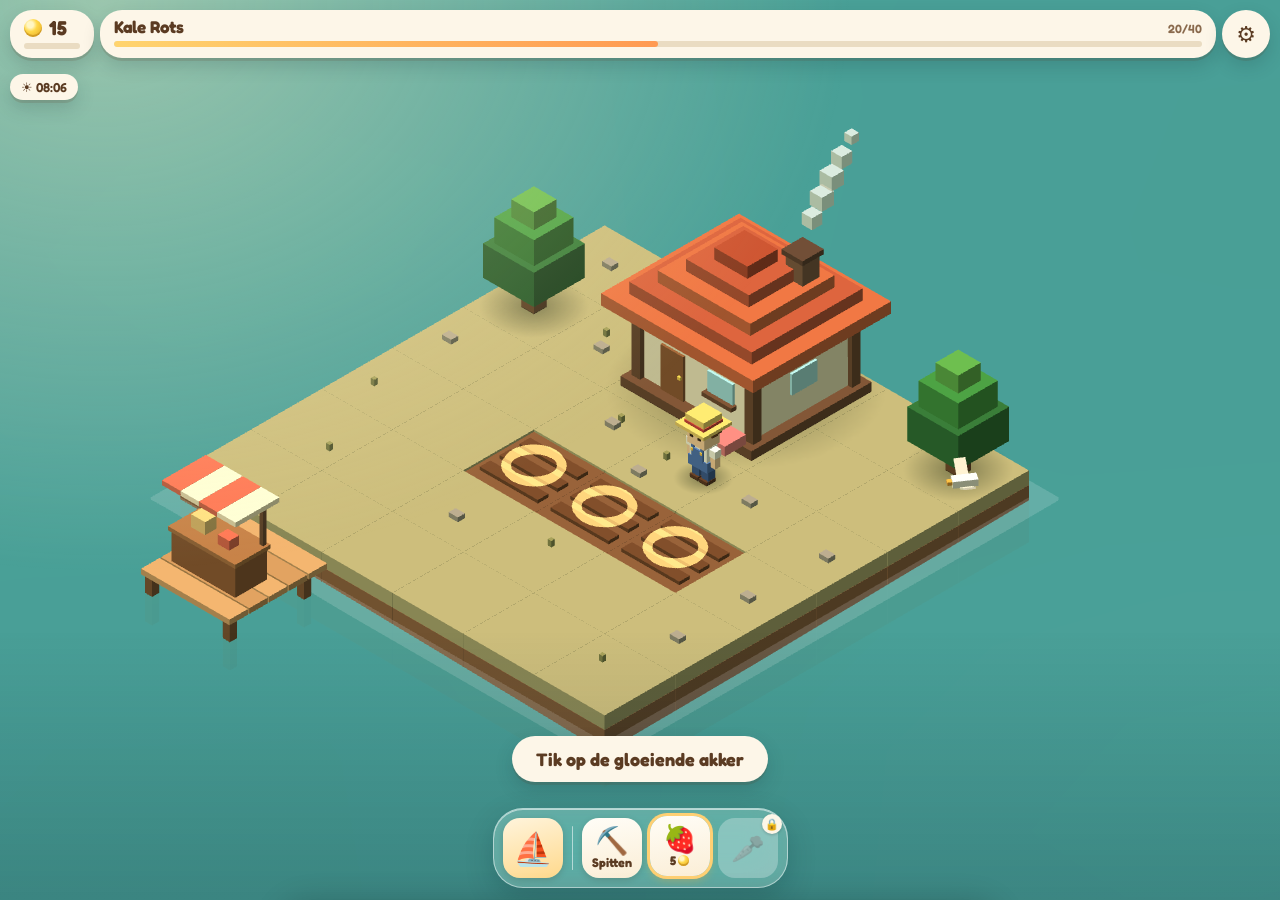
==== little-farm-island/index.html @ 7bc1ff46 "XL werkt ook binnen Gloop op /xl/ (in de Gloop-app), compactere kop op de telefoon - Alle paden rela" ====
<!doctype html>
<html lang="nl">
<head>
<meta charset="utf-8">
<script>/* Werkt op gloop-xl.vercel.app/ én binnen Gloop op /xl/ */(function(){var b=document.createElement("base");b.href=/^\/xl(\/|$)/.test(location.pathname)?"/xl/":"/";document.head.appendChild(b);})();</script>
<meta name="viewport" content="width=device-width, initial-scale=1, viewport-fit=cover, user-scalable=no">
<meta name="theme-color" content="#3b8f96">
<title>Little Farm Island – Gloop XL</title>
<meta name="description" content="Speel Little Farm Island: verbouw gewassen, versier je eiland en laat het opbloeien tot Wondereiland.">
<link rel="manifest" href="manifest.webmanifest">
<link rel="icon" href="little-farm-island/icon-192.png">
<link rel="apple-touch-icon" href="little-farm-island/icon-180.png">
<meta name="apple-mobile-web-app-capable" content="yes">
<meta name="apple-mobile-web-app-title" content="Farm Island">
<style>
@font-face{font-family:"Fredoka";font-weight:500;font-display:swap;src:url(fonts/fredoka-latin-500-normal.woff2) format("woff2")}
@font-face{font-family:"Fredoka";font-weight:600;font-display:swap;src:url(fonts/fredoka-latin-600-normal.woff2) format("woff2")}
@font-face{font-family:"Fredoka";font-weight:700;font-display:swap;src:url(fonts/fredoka-latin-700-normal.woff2) format("woff2")}
:root{
  --cream:#fdf6e8; --card:#fffbf3; --ink:#5b3b22; --ink-soft:#8a6a4d;
  --honey:#ffd073; --honey-deep:#e9ac3f; --leaf:#7fb356; --sea:#3b8f96; --chip:#efe3cc;
  --shadow:0 3px 0 rgba(91,59,34,.14), 0 8px 18px rgba(20,50,55,.18);
  box-sizing:border-box;
  padding-top:env(safe-area-inset-top,0px); padding-bottom:env(safe-area-inset-bottom,0px);
  color-scheme:light;
}
@media (prefers-color-scheme: dark){ :root:not([data-theme="light"]){ --cream:#fbf2e0; --card:#fff8ec; --sea:#2c6f78; } }
:root[data-theme="dark"]{ --cream:#fbf2e0; --card:#fff8ec; --sea:#2c6f78; }
*,*::before,*::after{box-sizing:inherit}
[hidden]{display:none!important}
html{height:100%;scroll-padding-top:env(safe-area-inset-top,0px)}
body{height:100%;margin:0;overflow:hidden;background:var(--sea);color:var(--ink);
  font-family:"Fredoka",ui-rounded,"SF Pro Rounded","Nunito","Segoe UI",system-ui,sans-serif;
  -webkit-user-select:none;user-select:none;-webkit-tap-highlight-color:transparent;touch-action:none}
canvas#c{position:fixed;inset:0;width:100%;height:100%;display:block;touch-action:none;outline:none}
#sky{position:fixed;inset:0;pointer-events:none;transition:opacity 1s}
button{font:inherit;color:inherit;border:0;background:none;cursor:pointer}
button:focus-visible{outline:3px solid #fff;outline-offset:2px}

/* HUD */
#top{position:fixed;top:0;left:0;right:0;padding:calc(env(safe-area-inset-top,0px) + 10px) 10px 0;display:flex;gap:6px;justify-content:center;align-items:stretch;pointer-events:none;z-index:5}
.pill{background:var(--cream);border-radius:22px;box-shadow:var(--shadow);padding:7px 14px;display:flex;align-items:center;gap:7px;font-weight:600}
.coinPill{min-width:84px;flex:none;flex-direction:column;align-items:stretch;gap:3px;padding:6px 14px}
.coinRow{display:flex;align-items:center;gap:7px;font-size:20px;font-weight:700}
.coin{width:18px;height:18px;border-radius:50%;flex:none;background:radial-gradient(circle at 35% 32%,#fff6c4 0 18%,#ffd84a 40%,#e0a21c 100%);box-shadow:inset 0 -2px 0 rgba(150,90,0,.35)}
.coin.sm{width:14px;height:14px}
.bar{height:6px;border-radius:4px;background:#eadcc2;overflow:hidden}
.bar i{display:block;height:100%;width:0;border-radius:4px;transition:width .5s}
#xpBar{background:linear-gradient(90deg,#9fd46b,#62ad4a)}
.lvlPill{flex-direction:column;align-items:stretch;gap:4px;flex:1 1 auto;min-width:0;padding:6px 14px}
.lvlRow{display:flex;justify-content:space-between;align-items:baseline;gap:10px}
#lvlName{font-size:17px;font-weight:700;white-space:nowrap;overflow:hidden;text-overflow:ellipsis;min-width:0}
#lvlNum{font-size:12px;color:var(--ink-soft);font-weight:600;white-space:nowrap}
#lvlBar{background:linear-gradient(90deg,#ffd46e,#ff9a52)}
.clock{position:fixed;left:10px;top:calc(env(safe-area-inset-top,0px) + 74px);z-index:5;pointer-events:none;font-size:13px;padding:5px 11px;white-space:nowrap}
.bump{animation:bump .35s ease}
@keyframes bump{40%{transform:scale(1.12)}}
#tonic{position:fixed;left:50%;transform:translateX(-50%);top:calc(env(safe-area-inset-top,0px) + 74px);z-index:5;pointer-events:none;
  background:linear-gradient(90deg,#d9f7ef,#fdf6e8);font-size:15px}
#tonic b{font-variant-numeric:tabular-nums}
#tonic .new{background:#4fb39a;color:#fff;border-radius:10px;padding:1px 7px;font-size:11px}
#place{position:fixed;left:50%;transform:translateX(-50%);top:calc(env(safe-area-inset-top,0px) + 118px);z-index:6;display:none;gap:10px;align-items:center;padding:6px 6px 6px 16px;font-size:15px;white-space:nowrap}
#place.on{display:flex}
#place button{background:var(--honey);border-radius:16px;padding:6px 14px;font-weight:700;box-shadow:0 3px 0 var(--honey-deep)}

canvas#c{-webkit-touch-callout:none}
#edit{position:fixed;z-index:8;display:none;gap:6px;padding:6px;background:var(--cream);border-radius:22px;box-shadow:var(--shadow);transform:translate(-50%,-100%);white-space:nowrap}
#edit.on{display:flex;animation:pop .18s ease-out}
@keyframes pop{from{opacity:0;transform:translate(-50%,-90%) scale(.9)}}
#edit::after{content:"";position:absolute;left:50%;bottom:-7px;width:14px;height:14px;background:var(--cream);transform:translateX(-50%) rotate(45deg);border-radius:3px}
#edit button{position:relative;z-index:1;display:flex;flex-direction:column;align-items:center;gap:1px;min-width:62px;padding:7px 10px;border-radius:16px;background:var(--chip);font-weight:700;font-size:13px}
#edit button span{font-size:20px;line-height:1}
#edit button:active{transform:scale(.94)}
#edit button.rm{background:#f6d4c8;color:#8a3d25}
#edit .ttl{position:absolute;left:50%;top:-26px;transform:translateX(-50%);font-size:13px;font-weight:700;color:#fff;text-shadow:0 1px 3px rgba(0,0,0,.45)}
#hint{position:fixed;left:50%;bottom:calc(env(safe-area-inset-bottom,0px) + 118px);transform:translateX(-50%) translateY(10px);opacity:0;
  background:var(--cream);border-radius:26px;padding:12px 24px;font-size:18px;font-weight:700;box-shadow:var(--shadow);pointer-events:none;transition:opacity .35s, transform .35s;z-index:4;width:max-content;max-width:calc(100vw - 32px);text-align:center;line-height:1.25}
#hint.on{opacity:1;transform:translateX(-50%) translateY(0)}
#toasts{position:fixed;left:12px;bottom:calc(env(safe-area-inset-bottom,0px) + 186px);display:flex;flex-direction:column;gap:6px;align-items:flex-start;pointer-events:none;z-index:7;max-width:calc(100vw - 24px)}
.toast{background:rgba(253,246,232,.96);border-radius:16px;padding:8px 14px;font-size:15px;font-weight:600;box-shadow:var(--shadow);animation:tin .25s ease-out, tout .4s ease-in 2.6s forwards}
@keyframes tin{from{opacity:0;transform:translateY(8px) scale(.96)}}
@keyframes tout{to{opacity:0;transform:translateY(-6px)}}
#floaties{position:fixed;inset:0;pointer-events:none;z-index:4;overflow:hidden}
.floaty{position:absolute;transform:translate(-50%,-50%);font-weight:700;font-size:18px;color:#fff;text-shadow:0 2px 0 rgba(91,59,34,.55),0 0 8px rgba(0,0,0,.2);animation:fly 1.2s ease-out forwards;white-space:nowrap}
.floaty.gold{color:#ffe27a}.floaty.pink{color:#ffc3d8}.floaty.aqua{color:#bff5ea}
@keyframes fly{0%{opacity:0;transform:translate(-50%,-30%) scale(.6)}15%{opacity:1;transform:translate(-50%,-70%) scale(1.15)}100%{opacity:0;transform:translate(-50%,-260%) scale(1)}}
#banner{position:fixed;inset:0;display:flex;flex-direction:column;align-items:center;justify-content:center;pointer-events:none;z-index:9;opacity:0;transition:opacity .5s}
#banner.on{opacity:1}
#banner .small{font-size:16px;font-weight:600;color:#fff;letter-spacing:.02em;text-shadow:0 2px 6px rgba(0,0,0,.25)}
#banner .big{font-size:clamp(38px,11vw,64px);font-weight:700;color:#fff8e6;text-shadow:0 4px 0 #c9853a,0 10px 24px rgba(0,0,0,.25);transform:scale(.8);transition:transform .6s cubic-bezier(.2,1.6,.4,1);text-align:center}
#banner.on .big{transform:scale(1)}
#banner .unl{margin-top:10px;background:var(--cream);border-radius:18px;padding:8px 16px;font-weight:600;box-shadow:var(--shadow);max-width:calc(100vw - 32px);text-align:center}

/* Dock */
#dock{position:fixed;left:0;right:0;bottom:0;padding:0 10px calc(env(safe-area-inset-bottom,0px) + 12px);display:flex;justify-content:center;z-index:5;pointer-events:none}
.glass{pointer-events:auto;display:flex;align-items:center;gap:8px;padding:9px;max-width:100%;border-radius:30px;
  background:rgba(255,250,238,.26);-webkit-backdrop-filter:blur(20px) saturate(1.5);backdrop-filter:blur(20px) saturate(1.5);
  border:1px solid rgba(255,255,255,.5);box-shadow:0 10px 28px rgba(10,40,45,.22),inset 0 1px 0 rgba(255,255,255,.55)}
.app{flex:none;width:60px;height:60px;border-radius:17px;display:flex;flex-direction:column;align-items:center;justify-content:center;gap:1px;
  background:linear-gradient(170deg,#fffdf7,#fbeed6);box-shadow:0 2px 6px rgba(60,40,20,.18);transition:transform .12s, box-shadow .2s;position:relative}
.app:active{transform:scale(.9)}
#shopBtn{font-size:32px;background:linear-gradient(165deg,#fff4dc,#ffd98c)}
#shopBtn.nudge{animation:nudge 1.4s ease-in-out infinite}
@keyframes nudge{50%{transform:scale(1.08) rotate(-4deg)}}
.divider{flex:none;width:1px;align-self:stretch;margin:8px 1px;background:rgba(255,255,255,.55);border-radius:1px}
#seedbar{display:flex;gap:8px;overflow-x:auto;scrollbar-width:none;min-width:0;flex:0 1 auto;touch-action:pan-x;padding:8px 7px;margin:-8px -7px;scroll-snap-type:x proximity;scroll-padding:0 7px}
#seedbar::-webkit-scrollbar{display:none}
#seedbar.fadeR{-webkit-mask-image:linear-gradient(90deg,#000 calc(100% - 22px),transparent);mask-image:linear-gradient(90deg,#000 calc(100% - 22px),transparent)}
#seedbar.fadeL{-webkit-mask-image:linear-gradient(90deg,transparent,#000 22px);mask-image:linear-gradient(90deg,transparent,#000 22px)}
#seedbar.fadeL.fadeR{-webkit-mask-image:linear-gradient(90deg,transparent,#000 22px,#000 calc(100% - 22px),transparent);mask-image:linear-gradient(90deg,transparent,#000 22px,#000 calc(100% - 22px),transparent)}
.seed{scroll-snap-align:start}
.seed .e{font-size:27px;line-height:1.05}
.seed .p{font-size:12.5px;font-weight:700;display:flex;align-items:center;gap:2px;color:var(--ink)}
.seed .coin.sm{width:11px;height:11px}
.seed.sel{box-shadow:0 0 0 3px var(--honey),0 4px 10px rgba(233,172,63,.45);transform:translateY(-2px)}
.seed.locked{background:rgba(255,255,255,.28);box-shadow:none}
.seed.locked .e{filter:grayscale(1) opacity(.5)}
.seed.locked .lk{position:absolute;top:-4px;right:-4px;width:20px;height:20px;border-radius:50%;background:var(--cream);font-size:11px;display:grid;place-items:center;box-shadow:0 1px 3px rgba(0,0,0,.2)}
.seed.gold{background:linear-gradient(160deg,#fff2c0,#ffd05a)}
body.placing #seedbar{opacity:.45;pointer-events:none}
.seed.till.sel{background:linear-gradient(170deg,#fffaf0,#ffe6ad)}

/* Winkel en instellingen */
#scrim{position:fixed;inset:0;background:rgba(10,40,45,.28);opacity:0;pointer-events:none;transition:opacity .25s;z-index:10}
#scrim.on{opacity:1;pointer-events:auto}
#sheet,#opts{position:fixed;left:0;right:0;bottom:0;max-height:72%;background:var(--cream);border-radius:28px 28px 0 0;z-index:11;display:flex;flex-direction:column;transform:translateY(105%);transition:transform .32s cubic-bezier(.2,.9,.3,1);box-shadow:0 -10px 30px rgba(0,0,0,.18);padding-bottom:env(safe-area-inset-bottom,0px)}
@media (min-width:760px){#sheet,#opts{left:50%;right:auto;width:min(720px,94vw);transform:translate(-50%,105%)}#sheet.on,#opts.on{transform:translate(-50%,0)!important}}
#sheet.on,#opts.on{transform:none}
#opts{max-height:84%}
.opt-body{overflow-y:auto;padding:0 20px 22px;touch-action:pan-y}
.opt-body h4{margin:18px 0 6px;font-size:13px;letter-spacing:.06em;text-transform:uppercase;color:var(--ink-soft)}
.opt-body h4:first-child{margin-top:4px}
.row{display:flex;align-items:center;justify-content:space-between;gap:12px;padding:10px 0;border-bottom:2px solid #f1e6d2;font-weight:600;font-size:16px}
.row small{display:block;font-size:12px;font-weight:500;color:var(--ink-soft)}
.seg{display:flex;background:var(--chip);border-radius:16px;padding:3px;flex:none}
.seg button{padding:7px 12px;border-radius:13px;font-weight:700;font-size:14px;color:var(--ink-soft)}
.seg button.on{background:var(--honey);color:var(--ink);box-shadow:0 2px 0 var(--honey-deep)}
.seg.big{width:100%}.seg.big button{flex:1;padding:12px 8px;font-size:16px}
.row input[type=range]{width:46%;accent-color:#e9ac3f;height:28px}
.row.danger span{color:#8a3d25}
.links{display:flex;flex-wrap:wrap;gap:8px;padding-top:6px}
.links a{color:var(--ink);font-weight:700;background:var(--chip);border-radius:14px;padding:7px 12px;text-decoration:none}
#optBtn{pointer-events:auto;flex:none;align-self:center;width:48px;height:48px;border-radius:50%;background:var(--cream);box-shadow:var(--shadow);font-size:22px;display:grid;place-items:center}
#optBtn:active{transform:scale(.92)}
.sh-head{display:flex;align-items:center;justify-content:space-between;padding:20px 20px 10px}
.sh-head h2{margin:0;font-size:28px;font-weight:700}
.x{width:44px;height:44px;border-radius:50%;background:var(--chip);font-size:20px;font-weight:700}
.tabs{display:flex;gap:8px;padding:0 20px 12px}
.tab{background:var(--chip);border-radius:20px;padding:8px 18px;font-weight:700;font-size:16px;color:var(--ink-soft)}
.tab.on{background:var(--honey);color:var(--ink)}
#grid{overflow-y:auto;padding:4px 20px 14px;display:grid;grid-template-columns:repeat(auto-fill,minmax(150px,1fr));gap:12px;touch-action:pan-y;flex:1;min-height:120px}
.card{background:var(--card);border-radius:22px;padding:14px 12px 12px;display:flex;flex-direction:column;align-items:center;text-align:center;gap:3px;box-shadow:0 2px 8px rgba(91,59,34,.08);position:relative}
.card .e{font-size:40px;line-height:1.1}
.card h3{margin:4px 0 0;font-size:18px}
.card p{margin:0;font-size:13.5px;color:var(--ink-soft);font-weight:500;line-height:1.3;min-height:2.6em}
.card .bty{font-size:13px;font-weight:700;color:#d0706a}
.card .own{position:absolute;top:10px;right:12px;font-size:12px;font-weight:700;color:var(--ink-soft)}
.buy{margin-top:8px;width:100%;border-radius:16px;padding:9px 0;font-weight:700;font-size:18px;background:linear-gradient(#ffe29a,#ffd073);box-shadow:0 3px 0 var(--honey-deep);display:flex;justify-content:center;align-items:center;gap:5px}
.buy:active{transform:translateY(2px);box-shadow:0 1px 0 var(--honey-deep)}
.buy.poor{background:#ece0c7;box-shadow:none;color:#a38f72}
.buy[disabled]{background:#f1e8d6;box-shadow:none;color:#c2b196;cursor:default}
.card.locked .e{filter:grayscale(1) opacity(.5)}
.card.locked h3,.card.locked p{color:#b3a081}
.stats{display:flex;flex-wrap:wrap;gap:6px}
.stat{font-size:13px;font-weight:600;color:var(--ink-soft);background:#f6ecd9;border-radius:10px;padding:3px 9px}
.tg{background:var(--chip);border-radius:18px;padding:9px 16px;font-weight:700;font-size:15px}
.tg.warn{background:#f6d4c8;color:#8a3d25}
#nogl{position:fixed;inset:0;display:none;align-items:center;justify-content:center;padding:24px;text-align:center;z-index:20;background:var(--sea);color:#fff;font-size:18px}
#nogl.on{display:flex}
@media (max-width:340px){#lvlNum{display:none}}
@media (prefers-reduced-motion:reduce){*{animation-duration:.01ms!important;transition-duration:.01ms!important}}
</style>
</head>
<body>
<canvas id="c" aria-label="Little Farm Island, je eiland"></canvas>
<div id="sky"></div>
<div id="nogl"><div><p><b>Je browser kan dit 3D-spel niet laten zien.</b></p><p>Probeer een nieuwere browser (bijvoorbeeld Chrome, Safari of Firefox) of zet hardwareversnelling aan.</p><p><a href="./" style="color:#fff">Terug naar Gloop XL</a></p></div></div>

<div id="top">
  <div class="pill coinPill" id="coinPill" title="Munten en boerenrang">
    <div class="coinRow"><span class="coin"></span><span id="coins">15</span></div>
    <div class="bar"><i id="xpBar"></i></div>
  </div>
  <div class="pill lvlPill" id="lvlPill">
    <div class="lvlRow"><span id="lvlName">Kale Rots</span><span id="lvlNum">0/40</span></div>
    <div class="bar"><i id="lvlBar"></i></div>
  </div>
  <button id="optBtn" aria-label="Instellingen">⚙️</button>
</div>
<div class="pill clock" id="clock">☀️ 08:00</div>
<div id="tonic" class="pill" hidden>🐟 <span>Groei 2×</span> <b id="tonicT">0:00</b></div>
<div id="place" class="pill"><span id="placeTxt">Tik op gras om te plaatsen</span><button id="placeDone">Klaar</button></div>
<div id="edit" role="menu"></div>
<div id="hint"></div>
<div id="toasts" aria-live="polite"></div>
<div id="floaties"></div>
<div id="banner"><div class="small">Je eiland is nu</div><div class="big" id="bannerName">Kiemeiland</div><div class="unl" id="bannerUnl"></div></div>

<div id="dock"><div class="glass">
  <button id="shopBtn" class="app" aria-label="Open de Strandwinkel">⛵</button>
  <div class="divider"></div>
  <div id="seedbar" role="toolbar" aria-label="Zaadjes"></div>
</div></div>

<div id="scrim"></div>
<div id="sheet" role="dialog" aria-label="Strandwinkel">
  <div class="sh-head"><h2>Strandwinkel</h2><button class="x" id="shopClose" aria-label="Winkel sluiten">✕</button></div>
  <div class="tabs"><button class="tab on" data-tab="decor">Versiering</button><button class="tab" data-tab="farm">Boerderij</button><button class="tab" data-tab="island">Eiland</button></div>
  <div id="grid"></div>
</div>

<div id="opts" role="dialog" aria-label="Instellingen">
  <div class="sh-head"><h2>Instellingen</h2><button class="x" id="optClose" aria-label="Instellingen sluiten">✕</button></div>
  <div class="opt-body">
    <h4>Jouw boer</h4>
    <div class="seg big" data-k="farmer"><button data-v="man">👨‍🌾 Man</button><button data-v="woman">👩‍🌾 Vrouw</button></div>
    <h4>Geluid</h4>
    <div class="row"><span>Muziek</span><div class="seg" data-k="music"><button data-v="1">Aan</button><button data-v="0">Uit</button></div></div>
    <div class="row"><span>Volume muziek</span><input type="range" id="volMusic" min="0" max="100" aria-label="Volume muziek"></div>
    <div class="row"><span>Geluidseffecten</span><div class="seg" data-k="sound"><button data-v="1">Aan</button><button data-v="0">Uit</button></div></div>
    <div class="row"><span>Volume effecten</span><input type="range" id="volSfx" min="0" max="100" aria-label="Volume effecten"></div>
    <div class="row"><span>Golven en wind</span><div class="seg" data-k="amb"><button data-v="1">Aan</button><button data-v="0">Uit</button></div></div>
    <h4>Spel</h4>
    <div class="row"><span>Tijd van de dag</span><div class="seg" data-k="dayMode"><button data-v="cycle">Wisselt</button><button data-v="day" aria-label="Altijd dag">☀️</button><button data-v="night" aria-label="Altijd nacht">🌙</button></div></div>
    <div class="row"><span>Hints en tips</span><div class="seg" data-k="hints"><button data-v="1">Aan</button><button data-v="0">Uit</button></div></div>
    <div class="row"><span>Trillen<small>Werkt niet op iPhone</small></span><div class="seg" data-k="haptics"><button data-v="1">Aan</button><button data-v="0">Uit</button></div></div>
    <h4>Beeld</h4>
    <div class="row"><span>Graphics<small>Laag spaart je batterij</small></span><div class="seg" data-k="quality"><button data-v="high">Hoog</button><button data-v="low">Laag</button></div></div>
    <div class="row"><span>Camera</span><button class="tg" id="camReset">Beeld herstellen</button></div>
    <h4>Jouw eiland</h4>
    <div class="stats" id="stats"></div>
    <div class="row" id="accRow" hidden></div>
    <div class="row danger"><span>Opnieuw beginnen<small>Wist dit eiland voorgoed</small></span><button class="tg" id="tgReset">Opnieuw beginnen</button></div>
    <h4>Meer</h4>
    <div class="links"><a href="./">⬅️ Gloop XL</a><a href="./#hoe">❓ Hoe speel je?</a><a href="https://gloopie.vercel.app/" data-gloop="/">🟢 Gloop</a><a href="privacy">🔒 Privacy</a><a href="cookies">🍪 Cookies</a></div>
  </div>
</div>

<script src="vendor/three.r128.min.js"></script>
<script src="xl.js"></script>
<script>
window.__lfiBoot=()=>{'use strict';
const $=s=>document.querySelector(s);
if(!window.THREE||!(()=>{try{const c=document.createElement('canvas');return !!(c.getContext('webgl')||c.getContext('experimental-webgl'));}catch(e){return false;}})()){$('#nogl').classList.add('on');return;}
const clamp=(v,a,b)=>Math.max(a,Math.min(b,v));
const lerp=(a,b,t)=>a+(b-a)*t;
const rnd=(a,b)=>a+Math.random()*(b-a);
const pick=a=>a[Math.floor(Math.random()*a.length)];
const ease=t=>1-Math.pow(1-clamp(t,0,1),3);
// Opslag. Oude saves van Sprout Isle (zelfde website) worden één keer overgenomen.
const SAVE_KEY='littlefarmisland.save.v1',OLD_KEY='sproutisle.save.v1';

/* ---------------- DATA ---------------- */
const LEVELS=[
  {name:'Kale Rots',     at:0,   grass:'#a7a174', sea:'#3d8a8f'},
  {name:'Kiemeiland',    at:40,  grass:'#9aae62', sea:'#3a8f96'},
  {name:'Groene Haven',  at:90,  grass:'#89b457', sea:'#36959d'},
  {name:'Bloei-eiland',  at:180, grass:'#80ba54', sea:'#329ba4'},
  {name:'Klein Paradijs',at:380, grass:'#76c057', sea:'#2ea1ac'},
  {name:'Wondereiland',  at:720, grass:'#6ec65f', sea:'#29a8b4'},
];
const CROPS=[
  {id:'strawberry',name:'Aardbei',   e:'🍓',cost:5,  sell:12, grow:25, un:{harv:0}, col:'#e23a4e'},
  {id:'carrot',    name:'Wortel',    e:'🥕',cost:12, sell:30, grow:50, un:{harv:3}, col:'#f08a24'},
  {id:'sunflower', name:'Zonnebloem',e:'🌻',cost:25, sell:45, grow:70, un:{lvl:2}, col:'#f7c531', aura:true},
  {id:'blueberry', name:'Blauwe bes',e:'🫐',cost:60, sell:25, grow:60, un:{lvl:3}, col:'#4f66d4', regrow:true},
  {id:'pumpkin',   name:'Pompoen',   e:'🎃',cost:80, sell:200,grow:150,un:{lvl:4}, col:'#ef8a2b'},
  {id:'starfruit', name:'Stervrucht',e:'⭐',cost:200,sell:520,grow:240,un:{lvl:5}, col:'#ffe07a', glow:true},
];
const CROP=Object.fromEntries(CROPS.map(c=>[c.id,c]));
const DECOR=[
  {id:'path',name:'Houten pad',e:'👣',desc:'Gezellige paadjes',cost:8,beauty:1,lvl:0,tab:'decor'},
  {id:'fence',name:'Hek',e:'🪵',desc:'Rustiek en netjes',cost:10,beauty:1,lvl:0,tab:'decor'},
  {id:'flowers',name:'Bloemperk',e:'🌷',desc:'Vlinders komen langs',cost:30,beauty:5,lvl:0,tab:'decor'},
  {id:'torch',name:'Tikifakkel',e:'🔥',desc:'Flakkerend warm licht in de nacht',cost:20,beauty:3,lvl:0,tab:'decor'},
  {id:'lantern',name:'Lantaarn',e:'🏮',desc:'Gloeit in de nacht',cost:45,beauty:6,lvl:0,tab:'decor'},
  {id:'lamppost',name:'Lantaarnpaal',e:'💡',desc:'Verlicht \'s nachts een grote cirkel',cost:60,beauty:7,lvl:0,tab:'decor'},
  {id:'shrooms',name:'Gloeizwammen',e:'🍄',desc:'Zachtblauwe gloed in het donker',cost:40,beauty:5,lvl:1,tab:'decor'},
  {id:'tree',name:'Boom',e:'🌳',desc:'Schaduw en vogelgezang',cost:50,beauty:6,lvl:1,tab:'decor'},
  {id:'bench',name:'Bankje',e:'🪑',desc:'Even zitten en genieten',cost:60,beauty:7,lvl:1,tab:'decor'},
  {id:'cherry',name:'Kersenboom',e:'🌸',desc:'Blaadjes dwarrelen in de wind',cost:140,beauty:15,lvl:2,tab:'decor'},
  {id:'sprinkler',name:'Sproeier',e:'💧',desc:'Geeft de 4 tegels ernaast water',cost:90,beauty:3,lvl:1,tab:'farm'},
  {id:'scarecrow',name:'Vogelverschrikker',e:'🎩',desc:'Dubbele kans op gouden zaadjes',cost:120,beauty:5,lvl:2,tab:'farm'},
  {id:'beehive',name:'Bijenkorf',e:'🐝',desc:'Gewassen binnen 2 tegels +50% waard',cost:180,beauty:8,lvl:3,tab:'farm'},
  {id:'windmill',name:'Windmolen',e:'🌬️',desc:'Alles groeit 15% sneller (max. 3)',cost:300,beauty:20,lvl:3,tab:'farm'},
  {id:'lighthouse',name:'Vuurtoren',e:'🗼',desc:'Een baken over de hele zee',cost:600,beauty:45,lvl:3,tab:'island',max:1},
];
const DEC=Object.fromEntries(DECOR.map(d=>[d.id,d]));
const EXPAND_COST=[150,400,900,1800];
const TIERS=[150,400,1000,2500];
const TIER_NAMES=['Zaailing','Groene vingers','Ervaren boer','Oogstheld','Eilandlegende'];
const FISH={
  sardine: {name:'Sardine', e:'🐟',secs:60, msg:'Kelptonic! Gewassen groeien 2× zo snel'},
  snapper: {name:'Snapper', e:'🐡',secs:120,msg:'Koraaltonic! 2 minuten lang 2× zo snel'},
  koi:     {name:'Koi',     e:'🐠',secs:180,msg:'Een koi! Lotustonic voor 3 minuten'},
  moonfish:{name:'Maanvis', e:'🌙',secs:300,msg:'Een maanvis! Maanlichttonic voor 5 minuten'},
};
const FISH_W_DAY={sardine:56,snapper:31,koi:12,moonfish:1};
const FISH_W_NIGHT={sardine:28,snapper:30,koi:26,moonfish:16};
const N8=[[-1,-1],[0,-1],[1,-1],[-1,0],[1,0],[-1,1],[0,1],[1,1]];
const N4=[[0,-1],[-1,0],[1,0],[0,1]];

/* ---------------- STATE ---------------- */
function fresh(){return{v:1,coins:15,harvests:0,bestCombo:0,fish:{},fishTotal:0,golden:0,useGolden:false,tonic:0,
  time:8,h:3,expansions:0,rod:false,level:0,farmer:'man',musicVol:.7,sfxVol:.9,amb:true,haptics:true,quality:'high',hints:true,dayMode:'cycle',sel:'strawberry',hint:0,music:true,sound:true,tiles:null,last:Date.now(),tier:0,shopHint:false}}
let S;
try{S=JSON.parse(localStorage.getItem(SAVE_KEY)||localStorage.getItem(OLD_KEY)||'null')}catch(e){S=null}
if(!S||S.v!==1)S=fresh();
S=Object.assign(fresh(),S);

/* ---------------- THREE SETUP ---------------- */
const canvas=$('#c');
const renderer=new THREE.WebGLRenderer({canvas,antialias:true,alpha:false});
renderer.setPixelRatio(S.quality==='low'?1:Math.min(window.devicePixelRatio||1,2));
const scene=new THREE.Scene();
scene.background=new THREE.Color('#2f7c84');
const cam=new THREE.OrthographicCamera(-10,10,10,-10,-200,400);
const camOff=new THREE.Vector3(30,30,30);
const target=new THREE.Vector3(0,0,-.5);
let viewH=18;

const hemi=new THREE.HemisphereLight('#fff6e0','#5b7a55',.75); scene.add(hemi);
const sun=new THREE.DirectionalLight('#fff1d6',.75); sun.position.set(-6,14,8); scene.add(sun);
const amb=new THREE.AmbientLight('#ffffff',.18); scene.add(amb);

function noHit(){}
const geoBox=new THREE.BoxGeometry(1,1,1);
const matCache={}; const glowMats=new Set(); const glowSprites=new Set(); const tickers=new Set();
function M(c,em){const k=c+(em?'!':'');let m=matCache[k];
  if(!m){m=matCache[k]=new THREE.MeshLambertMaterial({color:c,flatShading:true});
    if(em){m.emissive=new THREE.Color(c);m.emissiveIntensity=.25;glowMats.add(m);}}
  return m;}
function B(p,w,h,d,c,x,y,z,em){const m=new THREE.Mesh(geoBox,typeof c==='string'?M(c,em):c);m.scale.set(w,h,d);m.position.set(x,y+h/2,z);p.add(m);return m;}
function radialTex(inner,outer){const c=document.createElement('canvas');c.width=c.height=64;const g=c.getContext('2d');
  const gr=g.createRadialGradient(32,32,0,32,32,32);gr.addColorStop(0,inner);gr.addColorStop(1,outer);g.fillStyle=gr;g.fillRect(0,0,64,64);return new THREE.CanvasTexture(c);}
const glowTex=radialTex('rgba(255,222,150,1)','rgba(255,200,120,0)');
const shadowTex=radialTex('rgba(30,40,20,.45)','rgba(30,40,20,0)');
const shadowMat=new THREE.MeshBasicMaterial({map:shadowTex,transparent:true,depthWrite:false});
const shadowGeo=new THREE.PlaneGeometry(1,1);
function blob(p,s,x=0,z=0){const m=new THREE.Mesh(shadowGeo,shadowMat);m.rotation.x=-Math.PI/2;m.scale.set(s,s,1);m.position.set(x,.012,z);m.raycast=noHit;p.add(m);return m;}
const whiteTex=radialTex('rgba(255,255,255,1)','rgba(255,255,255,0)');
function pool(p,r,col,k,flick,x=0,z=0){const m=new THREE.Mesh(shadowGeo,new THREE.MeshBasicMaterial({map:whiteTex,color:col,transparent:true,opacity:0,blending:THREE.AdditiveBlending,depthWrite:false}));
  m.rotation.x=-Math.PI/2;m.scale.set(r*2,r*2,1);m.position.set(x,.03,z);m.renderOrder=2;m.raycast=noHit;m.userData.k=k;m.userData.flick=!!flick;p.add(m);glowSprites.add(m);return m;}
function glow(p,x,y,z,s,always,col){const sp=new THREE.Sprite(new THREE.SpriteMaterial({map:col?whiteTex:glowTex,color:col||'#ffffff',blending:THREE.AdditiveBlending,depthWrite:false,transparent:true,opacity:0}));
  sp.raycast=noHit;sp.position.set(x,y,z);sp.scale.set(s,s,1);sp.userData.always=!!always;p.add(sp);glowSprites.add(sp);return sp;}

const winMat=new THREE.MeshLambertMaterial({color:'#9fd3e0',emissive:'#ffc86b',emissiveIntensity:0,flatShading:true});
const grassMat=new THREE.MeshLambertMaterial({color:LEVELS[0].grass,flatShading:true});
const soilMat=new THREE.MeshLambertMaterial({color:'#7d5436',flatShading:true});
const wetMat=new THREE.MeshLambertMaterial({color:'#5e3d25',flatShading:true});
const dirtMat=new THREE.MeshLambertMaterial({color:'#8a6242',flatShading:true});
const grassTarget=new THREE.Color(LEVELS[0].grass);

/* Zee */
const seaGeo=new THREE.PlaneGeometry(90,90,45,45); seaGeo.rotateX(-Math.PI/2);
const seaMat=new THREE.MeshLambertMaterial({color:LEVELS[0].sea,flatShading:true,transparent:true,opacity:.93});
const sea=new THREE.Mesh(seaGeo,seaMat); sea.position.y=-.36; scene.add(sea);
const seaBase=seaGeo.attributes.position.array.slice();
const foam=new THREE.Mesh(geoBox,new THREE.MeshBasicMaterial({color:'#ffffff',transparent:true,opacity:.22,depthWrite:false}));
scene.add(foam);
const seaTarget=new THREE.Color(LEVELS[0].sea);

const island=new THREE.Group(); scene.add(island);

/* ---------------- MODELLEN ---------------- */
function makeHouse(){const g=new THREE.Group();
  B(g,1.85,.12,1.7,'#6b4a33',0,0,0);
  B(g,1.6,.85,1.4,'#eadfc6',0,.12,0);
  for(const[x,z]of[[-.8,-.7],[.8,-.7],[-.8,.7],[.8,.7]])B(g,.12,.9,.12,'#6b4a33',x,.1,z);
  B(g,.32,.55,.04,'#8a5a36',-.32,.12,.71); B(g,.04,.04,.03,'#e8c150',-.2,.38,.74);
  B(g,.36,.26,.04,winMat,.36,.42,.71); B(g,.42,.05,.08,'#6b4a33',.36,.38,.74);
  B(g,.04,.26,.36,winMat,.81,.42,0);
  const roofC=['#c4663f','#b5563a','#c4663f','#b5563a','#a9492f'];
  for(let i=0;i<5;i++)B(g,2.15-i*.42,.15,1.95-i*.38,roofC[i],0,.97+i*.15,0);
  B(g,.24,.45,.24,'#7a5a44',.45,1.25,-.35); B(g,.3,.06,.3,'#5d4333',.45,1.7,-.35);
  B(g,.5,.12,.3,'#d77a7a',.55,.12,.95);
  blob(g,2.8);pool(g,1.5,'#ffc86b',.4,false,0,1.3);
  return g;}
function makeDock(){const g=new THREE.Group();
  for(let i=0;i<5;i++)B(g,1.25,.07,.26,i%2?'#b88a5a':'#c79a68',0,-.12,.18+i*.28);
  for(const[x,z]of[[-.55,.3],[.55,.3],[-.55,1.35],[.55,1.35]])B(g,.1,.6,.1,'#7a5536',x,-.7,z);
  const st=new THREE.Group(); st.position.set(-.05,-.05,.9); g.add(st);
  B(st,.9,.38,.45,'#8a5a36',0,0,0); B(st,.95,.05,.5,'#a36f43',0,.38,0);
  B(st,.05,.55,.05,'#6b4a33',-.42,.4,-.2); B(st,.05,.55,.05,'#6b4a33',.42,.4,-.2);
  for(let i=0;i<4;i++)B(st,.26,.06,.62,i%2?'#f3e3c7':'#d9674f',-.39+i*.26,.93,-.02);
  B(st,.2,.16,.16,'#e8c07a',-.2,.43,.02); B(st,.16,.12,.14,'#d9674f',.18,.43,.05);
  g.userData.shop=true; return g;}
const FARMERS={
  man:{shirt:'#f2efe6',overall:'#4f73b3',pants:'#3d5a8f',skin:'#f1c9a0',hair:'#6b4426',band:'#c9483f'},
  woman:{shirt:'#fff4e8',overall:'#e0826e',pants:'#c86a58',skin:'#f3cba6',hair:'#6a3a1e',band:'#e06f8f'}};
function makeFarmer(kind){const F=FARMERS[kind]||FARMERS.man,g=new THREE.Group();
  const leg=x=>{const l=new THREE.Group();l.position.set(x,.2,0);g.add(l);B(l,.1,.2,.1,F.pants,0,-.2,0);B(l,.11,.045,.13,'#5a3a24',0,-.2,.012);return l;};
  const lL=leg(-.065),lR=leg(.065);
  B(g,.27,.12,.17,F.overall,0,.17,0);
  B(g,.24,.21,.15,F.shirt,0,.25,0);
  B(g,.16,.13,.02,F.overall,0,.28,.085);
  for(const x of[-.065,.065]){B(g,.035,.06,.02,F.overall,x,.41,.085);B(g,.03,.03,.012,'#f2c14e',x,.375,.1);}
  const arm=x=>{const a=new THREE.Group();a.position.set(x,.45,0);g.add(a);B(a,.08,.09,.09,F.shirt,0,-.09,0);B(a,.065,.15,.075,F.skin,0,-.22,0);return a;};
  const aL=arm(-.165),aR=arm(.165);
  B(g,.24,.22,.22,F.skin,0,.46,0);
  B(g,.04,.04,.02,'#3a2a1a',-.055,.56,.112);B(g,.04,.04,.02,'#3a2a1a',.055,.56,.112);
  if(kind==='woman'){
    B(g,.05,.03,.012,'#f2a0a8',-.08,.5,.112);B(g,.05,.03,.012,'#f2a0a8',.08,.5,.112);
    B(g,.27,.24,.07,F.hair,0,.4,-.1);
    B(g,.045,.3,.18,F.hair,-.14,.34,-.02);B(g,.045,.3,.18,F.hair,.14,.34,-.02);B(g,.25,.045,.03,F.hair,0,.61,.12);
    B(g,.09,.2,.07,F.hair,0,.22,-.15);B(g,.1,.04,.08,F.band,0,.38,-.15);
  }else{
    B(g,.26,.09,.07,F.hair,0,.58,-.095);
    B(g,.03,.08,.08,F.hair,-.128,.58,-.02);B(g,.03,.08,.08,F.hair,.128,.58,-.02);
  }
  B(g,.4,.04,.4,'#e8c86a',0,.67,0); B(g,.26,.12,.26,'#e8c86a',0,.7,0); B(g,.275,.035,.275,F.band,0,.71,0);
  if(kind==='woman'){B(g,.07,.07,.03,'#ffffff',.1,.73,.14);B(g,.03,.03,.02,'#ffd166',.1,.75,.155);}
  blob(g,.6);
  g.userData={lL,lR,aL,aR}; return g;}

function stageOf(c){const cd=CROP[c.id];const f=c.p/cd.grow;
  if(f>=1)return 3; if(c.r)return 2; if(f<.08)return 0; if(f<.5)return 1; return 2;}
function cropMesh(t){const c=t.crop,st=stageOf(c),g=new THREE.Group();
  const gold=!!c.g,L=gold?'#cdb24e':'#5f9e3a',L2=gold?'#b89c38':'#4c8a30';
  if(st===0){B(g,.3,.05,.3,'#5e3c22',0,0,0);B(g,.05,.1,.05,L,0,.05,0);return g;}
  const inner=new THREE.Group();inner.scale.setScalar(st===1?.55:st===2?.82:1);g.add(inner);
  switch(c.id){
    case'strawberry':
      B(inner,.24,.12,.24,L,-.12,0,-.08);B(inner,.22,.15,.22,L2,.1,0,.1);B(inner,.2,.1,.2,L,.13,0,-.14);B(inner,.18,.16,.18,L2,-.1,0,.14);
      if(st===3)for(const[x,z]of[[-.22,.05],[.05,.24],[.24,-.02],[-.02,-.24]]){B(inner,.12,.12,.12,'#e23a4e',x,.02,z);B(inner,.07,.03,.07,'#3f8a2c',x,.14,z);}
      break;
    case'carrot':
      for(const[x,z,h]of[[-.08,0,.34],[.08,.04,.42],[0,-.08,.3],[.03,.1,.28],[-.1,.09,.24]])B(inner,.06,h,.06,L,x,.02,z);
      B(inner,.2,.06,.2,L2,0,.02,0);
      if(st===3)B(inner,.17,.1,.17,'#f08a24',0,-.02,0);
      break;
    case'sunflower':
      B(inner,.07,.72,.07,'#4f8a2f',0,0,0);B(inner,.24,.04,.08,L,.1,.24,0);B(inner,.08,.04,.24,L,0,.42,.1);
      if(st===3){const hd=new THREE.Group();hd.position.set(0,.8,0);hd.rotation.y=Math.PI/4;
        B(hd,.44,.44,.06,'#f7c531',0,-.22,0);B(hd,.2,.2,.08,'#6b4423',0,-.1,.01);inner.add(hd);}
      else B(inner,.14,.14,.14,L2,0,.68,0);
      blob(g,.6);break;
    case'blueberry':
      B(inner,.52,.34,.52,gold?'#b39a3a':'#3f7f3a',0,0,0);B(inner,.34,.15,.34,gold?'#c9ad45':'#4a8f42',0,.34,0);
      if(st===3)for(const[x,y,z]of[[.26,.15,.1],[.1,.25,.26],[-.26,.2,.05],[.05,.42,.1],[.2,.3,-.18],[-.1,.1,.27],[-.18,.36,-.12]])B(inner,.09,.09,.09,'#4f66d4',x,y,z);
      blob(g,.8);break;
    case'pumpkin':
      B(inner,.56,.05,.56,L2,0,0,0);B(inner,.2,.08,.2,L,-.2,.04,.18);B(inner,.2,.08,.2,L,.2,.04,-.2);
      if(st===3){B(inner,.46,.3,.46,'#ef8a2b',0,.03,0);B(inner,.3,.32,.5,'#f59a3b',0,.02,0);B(inner,.5,.32,.3,'#f59a3b',0,.02,0);B(inner,.06,.12,.06,'#5a7a2a',0,.34,0);}
      else B(inner,.16,.12,.16,st===2?'#9bbf4a':L,0,.05,0);
      break;
    case'starfruit':
      B(inner,.09,.5,.09,'#7a5536',0,0,0);B(inner,.52,.26,.52,gold?'#b89c38':'#3f8f55',0,.45,0);B(inner,.34,.18,.34,gold?'#cdb24e':'#4da363',0,.71,0);
      if(st===3){for(const[x,y,z]of[[.28,.45,.1],[-.12,.5,.28],[.05,.9,.05]]){const s=new THREE.Group();s.position.set(x,y,z);
          B(s,.18,.06,.06,'#ffe07a',0,-.03,0,true).rotation.y=0;const b2=B(s,.06,.18,.06,'#ffe07a',0,-.09,0,true);b2.position.y=0;
          const b3=B(s,.16,.06,.06,'#ffe07a',0,-.03,0,true);b3.rotation.z=Math.PI/2.5;inner.add(s);}
        glow(g,0,.8,0,2.4);}
      blob(g,.9);break;
  }
  if(gold){const gs=glow(g,0,.35,0,1.1,true);gs.material.opacity=.55;}
  if(st===3)g.userData.tick=(dt,time)=>{g.position.y=Math.abs(Math.sin(time*3.2+t.x*1.3+t.z))*.05;};
  return g;}

function decorMesh(t){const g=new THREE.Group();const id=t.decor;
  switch(id){
    case'path':for(let i=-1;i<=1;i++)B(g,.84,.05,.25,i?'#c8a475':'#bd9868',0,0,i*.29);g.rotation.y=t.rot*Math.PI/2;break;
    case'fence':{const f=new THREE.Group();for(const x of[-.42,0,.42])B(f,.1,.44,.1,'#8a6240',x,0,0);
      B(f,.96,.07,.06,'#a47850',0,.14,0);B(f,.96,.07,.06,'#a47850',0,.3,0);f.rotation.y=t.rot*Math.PI/2;g.add(f);break;}
    case'flowers':{B(g,.84,.14,.84,'#7a5030',0,0,0);const cols=['#ff7aa2','#ffd166','#c77dff','#ff9f68','#ffffff','#ff5e7e'];
      let k=0;for(let i=-1;i<=1;i++)for(let j=-1;j<=1;j++){const x=i*.25,z=j*.25;B(g,.04,.14,.04,'#4c8a30',x,.14,z);B(g,.12,.09,.12,cols[(k+++t.x*3+t.z)%cols.length|0]||cols[0],x,.27,z);}break;}
    case'lantern':B(g,.24,.06,.24,'#5a4030',0,0,0);B(g,.08,.82,.08,'#5a4030',0,0,0);B(g,.3,.05,.08,'#5a4030',.1,.8,0);
      B(g,.17,.22,.17,'#ffbf5e',.22,.52,0,true);B(g,.21,.04,.21,'#4a3526',.22,.74,0);glow(g,.22,.63,0,1.9);pool(g,1.4,'#ffcf7a',.5,false,.22,0);blob(g,.5);
      g.userData.tick=(dt,time)=>{};break;
    case'torch':{B(g,.07,.72,.07,'#7a5536',0,0,0);B(g,.1,.05,.1,'#5a3d28',0,.3,0);B(g,.18,.12,.18,'#5a3d28',0,.7,0);
      const fl=new THREE.Group();fl.position.y=.82;g.add(fl);B(fl,.12,.18,.12,'#ff8a2e',0,0,0,true);B(fl,.07,.12,.07,'#ffe27a',0,.03,0,true);
      const gl=glow(g,0,.95,0,1.6);gl.userData.flick=true;pool(g,1.35,'#ff9a4a',.55,true);blob(g,.4);
      g.userData.tick=(dt,time)=>{const f=1+Math.sin(time*17+t.x)*.12+Math.sin(time*11.3+t.z)*.08;fl.scale.set(1/f,f,1/f);fl.rotation.y=time*2;};break;}
    case'lamppost':B(g,.28,.1,.28,'#3b4148',0,0,0);B(g,.08,1.34,.08,'#3b4148',0,0,0);B(g,.12,.06,.12,'#2d3238',0,1.34,0);
      B(g,.36,.05,.05,'#3b4148',.16,1.3,0);B(g,.24,.06,.24,'#2d3238',.34,1.24,0);B(g,.16,.18,.16,'#fff1b8',.34,1.06,0,true);
      glow(g,.34,1.14,0,2.6);pool(g,2.3,'#ffe09a',.55,false,.34,0);blob(g,.5);break;
    case'shrooms':for(const[x,z,h,c]of[[-.18,-.1,.22,'#6fe3d6'],[.14,.12,.3,'#8fb8ff'],[.2,-.2,.16,'#6fe3d6'],[-.12,.22,.18,'#b69cff'],[.02,-.02,.12,'#8fb8ff']]){
        B(g,.05,h,.05,'#efe8d8',x,0,z);B(g,.16,.07,.16,c,x,h,z,true);B(g,.09,.04,.09,c,x,h+.07,z,true);}
      glow(g,0,.3,0,1.5,false,'#7ff0e4');pool(g,1.1,'#5fd6e8',.5);break;
    case'bench':for(const[x,z]of[[-.32,-.1],[.32,-.1],[-.32,.1],[.32,.1]])B(g,.07,.26,.07,'#6e4a2e',x,0,z);
      B(g,.84,.07,.34,'#b07a4a',0,.26,0);B(g,.84,.22,.06,'#a36e40',0,.33,-.15);blob(g,.9);break;
    case'tree':B(g,.18,.42,.18,'#6e4a2e',0,0,0);B(g,.72,.42,.72,'#2f6b35',0,.36,0);B(g,.56,.32,.56,'#3f8a3f',0,.78,0);B(g,.32,.22,.32,'#5aa24a',0,1.1,0);blob(g,1.1);break;
    case'cherry':B(g,.2,.5,.2,'#5e3b2a',0,0,0);B(g,.12,.2,.12,'#5e3b2a',.14,.38,0);B(g,.82,.4,.82,'#f19bbb',0,.46,0);B(g,.6,.3,.6,'#f7b3cc',0,.86,0);B(g,.34,.2,.34,'#fcd0de',0,1.16,0);blob(g,1.2);break;
    case'sprinkler':{B(g,.2,.05,.2,'#6c7a83',0,0,0);B(g,.08,.32,.08,'#8c9aa3',0,0,0);const hd=new THREE.Group();hd.position.y=.34;g.add(hd);
      B(hd,.34,.05,.06,'#6c7a83',0,0,0);const drops=[];for(let i=0;i<8;i++)drops.push(B(g,.05,.05,.05,'#8fd6ff',0,.3,0));
      g.userData.tick=(dt,time)=>{hd.rotation.y+=dt*2.5;drops.forEach((d,i)=>{const ph=(time*.9+i/8)%1,a=i/8*Math.PI*2+time*.6;const r=ph*.9;
        d.position.set(Math.cos(a)*r,.36+Math.sin(ph*Math.PI)*.35,Math.sin(a)*r);});};break;}
    case'scarecrow':B(g,.08,.95,.08,'#7a5536',0,0,0);B(g,.72,.06,.06,'#7a5536',0,.6,0);B(g,.32,.36,.18,'#c0483f',0,.38,0);
      B(g,.1,.1,.08,'#e6c56b',-.38,.58,0);B(g,.1,.1,.08,'#e6c56b',.38,.58,0);
      B(g,.24,.24,.24,'#e6c56b',0,.74,0);B(g,.04,.04,.02,'#3a2a1a',-.05,.84,.12);B(g,.04,.04,.02,'#3a2a1a',.05,.84,.12);
      B(g,.38,.04,.38,'#3c3228',0,.97,0);B(g,.22,.18,.22,'#3c3228',0,1,0);blob(g,.6);break;
    case'beehive':B(g,.42,.18,.42,'#7a5536',0,0,0);B(g,.48,.2,.48,'#f2c14e',0,.18,0);B(g,.48,.2,.48,'#e8b23a',0,.38,0);
      B(g,.56,.08,.56,'#8a5a36',0,.58,0);B(g,.14,.05,.03,'#3a2a1a',0,.24,.24);blob(g,.8);break;
    case'windmill':{B(g,.66,.72,.66,'#efe3cc',0,0,0);B(g,.5,.5,.5,'#e6d7bb',0,.72,0);B(g,.6,.22,.6,'#b5563a',0,1.22,0);B(g,.3,.12,.3,'#a9492f',0,1.44,0);
      B(g,.18,.3,.04,'#8a5a36',0,.02,.34);
      const bl=new THREE.Group();bl.position.set(.3,1.02,.3);bl.rotation.y=Math.PI/4;g.add(bl);const rot=new THREE.Group();bl.add(rot);
      B(rot,.1,.1,.1,'#6b4a33',0,-.05,0);for(let k=0;k<4;k++){const a=new THREE.Group();a.rotation.z=k*Math.PI/2;rot.add(a);B(a,.14,.66,.03,'#fff4e0',.06,.06,.02);B(a,.03,.72,.03,'#8a5a36',0,.02,0);}
      g.userData.tick=(dt)=>{rot.rotation.z-=dt*1.3;};blob(g,1.3);break;}
    case'lighthouse':{const cols=['#d9534f','#fbf7ef'];for(let i=0;i<6;i++)B(g,.62-i*.05,.3,.62-i*.05,cols[i%2],0,i*.3,0);
      B(g,.56,.06,.56,'#3b4a5a',0,1.8,0);B(g,.36,.3,.36,'#ffe7a3',0,1.86,0,true);B(g,.46,.14,.46,'#3b4a5a',0,2.16,0);B(g,.2,.12,.2,'#3b4a5a',0,2.3,0);
      glow(g,0,2,0,3.4);const beam=new THREE.Mesh(new THREE.PlaneGeometry(6,.5),new THREE.MeshBasicMaterial({color:'#fff2c0',transparent:true,opacity:0,blending:THREE.AdditiveBlending,depthWrite:false,side:THREE.DoubleSide}));
      const bg=new THREE.Group();bg.position.y=2.01;g.add(bg);beam.position.x=3;bg.add(beam);
      g.userData.tick=(dt)=>{bg.rotation.y+=dt*.8;beam.material.opacity=.28*night;};blob(g,1.1);break;}
  }
  if(id!=='path'&&id!=='fence')g.rotation.y=(t.rot||0)*Math.PI/2;
  return g;}

/* ---------------- TEGELS ---------------- */
const T=new Map();
const key=(x,z)=>x+','+z;
const isHouse=(x,z)=>(x===-1||x===0)&&(z===-3||z===-2);
function hash(x,z,i){const h=Math.sin(x*127.1+z*311.7+i*74.7)*43758.5453;return h-Math.floor(h);}
let decorCount={};
function recountDecor(){decorCount={};for(const t of T.values())if(t.decor)decorCount[t.decor]=(decorCount[t.decor]||0)+1;}

function makeTile(x,z,data){
  const t={x,z,key:key(x,z),type:data&&data.t||'grass',crop:data&&data.c||null,decor:data&&data.d||null,rot:data&&data.r||0,
    group:new THREE.Group(),content:null,tuft:null,furrow:null,pop:0,stage:-1,ring:null};
  if(isHouse(x,z)){t.type='house';t.crop=null;t.decor=null;}
  t.group.position.set(x+.5,0,z+.5);t.group.userData.key=t.key;
  const side=new THREE.Mesh(geoBox,dirtMat);side.scale.set(1,.7,1);side.position.y=-.53;t.group.add(side);
  t.top=new THREE.Mesh(geoBox,grassMat);t.top.scale.set(1,.18,1);t.top.position.y=-.09;t.group.add(t.top);
  island.add(t.group);T.set(t.key,t);refreshTile(t);return t;}

function isWet(t){if(!t.crop)return false;if(t.crop.w)return true;
  for(const[dx,dz]of N4){const n=T.get(key(t.x+dx,t.z+dz));if(n&&n.decor==='sprinkler')return true;}return false;}

function refreshTile(t){
  const soil=t.type==='soil';
  t.top.material=soil?(isWet(t)?wetMat:soilMat):grassMat;
  t.top.scale.y=soil?.15:.18;t.top.position.y=soil?-.1:-.09;
  if(t.furrow){t.group.remove(t.furrow);t.furrow=null;}
  if(soil){const f=new THREE.Group();for(let i=-1;i<=1;i++)B(f,.82,.045,.15,isWet(t)?'#4f321e':'#6a4328',0,-.025,i*.28);t.furrow=f;t.group.add(f);}
  rebuildContent(t);rebuildTuft(t);}

function clearContent(t){if(!t.content)return;t.content.traverse(o=>{glowSprites.delete(o);tickers.delete(o);});t.group.remove(t.content);t.content=null;}
function rebuildContent(t){
  clearContent(t);let g=null;
  if(t.crop){g=cropMesh(t);t.stage=stageOf(t.crop);}
  else if(t.decor){g=decorMesh(t);}
  else if(t.type==='soil'&&S.hint===0){g=new THREE.Group();
    const ring=new THREE.Mesh(new THREE.TorusGeometry(.28,.05,6,24),new THREE.MeshBasicMaterial({color:'#ffe38a',transparent:true,opacity:.9,blending:THREE.AdditiveBlending,depthWrite:false}));
    ring.rotation.x=-Math.PI/2;ring.position.y=.06;g.add(ring);
    g.userData.tick=(dt,time)=>{const s=1+Math.sin(time*4)*.12;ring.scale.set(s,s,s);ring.material.opacity=.6+.35*Math.sin(time*4);};}
  if(g){t.content=g;t.group.add(g);g.traverse(o=>{if(o.userData&&o.userData.tick)tickers.add(o);});}
}
function rebuildTuft(t){
  if(t.tuft){t.group.remove(t.tuft);t.tuft=null;}
  if(t.type!=='grass'||t.decor||t.crop)return;
  const g=new THREE.Group();const L=S.level;
  if(L===0){if(hash(t.x,t.z,1)<.35)B(g,.13,.06,.1,'#9a9486',hash(t.x,t.z,2)*.6-.3,0,hash(t.x,t.z,3)*.6-.3);
    if(hash(t.x,t.z,4)<.3)B(g,.05,.08,.05,'#8a8a55',hash(t.x,t.z,5)*.6-.3,0,hash(t.x,t.z,6)*.6-.3);}
  else{const n=Math.floor(hash(t.x,t.z,7)*(1+L*.6));
    for(let i=0;i<n;i++)B(g,.05,.09+hash(t.x,t.z,i+30)*.06,.05,'#4f8a33',hash(t.x,t.z,i+10)*.7-.35,0,hash(t.x,t.z,i+20)*.7-.35);
    const fc=['#ff8fb1','#ffe07a','#ffffff','#c9a0ff','#ffb070'];
    const nf=Math.floor(hash(t.x,t.z,8)*L*.9+(hash(t.x,t.z,9)<.05*L?1:0));
    for(let i=0;i<nf;i++){const x=hash(t.x,t.z,i+40)*.7-.35,z=hash(t.x,t.z,i+50)*.7-.35;B(g,.03,.1,.03,'#4f8a33',x,0,z);B(g,.08,.06,.08,fc[Math.floor(hash(t.x,t.z,i+60)*fc.length)],x,.1,z);}}
  t.tuft=g;t.group.add(g);}

/* ---------------- WERELD ---------------- */
const house=makeHouse();house.position.set(0,0,-2);island.add(house);
const smokeMat=new THREE.MeshLambertMaterial({color:'#efeae2',transparent:true,opacity:.8,flatShading:true});const smoke=[];for(let i=0;i<5;i++){const m=new THREE.Mesh(geoBox,smokeMat);m.userData.ph=i/5;scene.add(m);smoke.push(m);}
const dock=makeDock();island.add(dock);
let farmer=makeFarmer(S.farmer);island.add(farmer);
const fpos=new THREE.Vector3(.8,0,-.6),ftarget=fpos.clone();let fAct=0,fPending=false;farmer.position.copy(fpos);

function buildWorld(){
  const h=S.h;
  if(S.tiles){for(let x=-h;x<h;x++)for(let z=-h;z<h;z++)makeTile(x,z,S.tiles[key(x,z)]);}
  else{for(let x=-h;x<h;x++)for(let z=-h;z<h;z++)makeTile(x,z,null);
    for(const x of[-1,0,1]){const t=T.get(key(x,0));t.type='soil';refreshTile(t);}
    for(const[x,z]of[[-3,-2],[2,-3]]){const t=T.get(key(x,z));t.decor='tree';refreshTile(t);}}
  recountDecor();placeDock();}
function placeDock(){dock.position.set(-1.5,0,S.h);
  foam.scale.set(2*S.h+.5,.04,2*S.h+.5);foam.position.set(0,-.35,0);}

/* ---------------- SPELREGELS ---------------- */
function beauty(){let b=8;for(const t of T.values())if(t.decor)b+=DEC[t.decor].beauty;return b+S.expansions*10+Math.floor(S.harvests/5);}
function cropUnlocked(cd){return cd.un.harv!=null?S.harvests>=cd.un.harv:S.level>=cd.un.lvl;}
function nearDecor(t,id,r){for(let dx=-r;dx<=r;dx++)for(let dz=-r;dz<=r;dz++){const n=T.get(key(t.x+dx,t.z+dz));if(n&&n.decor===id)return true;}return false;}
function growMult(t){let m=1;if(S.tonic>0)m*=2;m*=1+.15*Math.min(3,decorCount.windmill||0);m*=1+.05*S.tier;
  let sunA=false;for(const[dx,dz]of N8){const n=T.get(key(t.x+dx,t.z+dz));if(n&&n.crop&&n.crop.id==='sunflower')sunA=true;}
  if(sunA)m*=1.35;if(isWet(t))m*=1.25;return m;}
function baseMult(t){return growMult(t)/(S.tonic>0?2:1);}

let combo=0,lastHarvest=0;
function tileWorld(t,y=.5){return new THREE.Vector3(t.x+.5,y,t.z+.5);}

function onTileTap(t){
  if(t.group.position.y<-.05)return;
  if(t.type==='house'){toast('Huisje, welkom thuis 🏡');return;}
  sendFarmer(t);
  if(moving){moveTo(t);return;}
  if(placing){place(t);return;}
  if(t.crop){const cd=CROP[t.crop.id];
    if(t.crop.p>=cd.grow){harvest(t);return;}
    if(!isWet(t)){t.crop.w=1;refreshTile(t);popTile(t);burst(tileWorld(t,.3),'#8fd6ff',10,1.2);sfx.water();
      floaty(tileWorld(t,.7),'💧 +25%','aqua');if(S.hint===1)setHintStep(2);return;}
    const left=Math.ceil((cd.grow-t.crop.p)/growMult(t));toast(`${cd.e} ${cd.name} is rijp over ${fmtTime(left)}`);popTile(t);return;}
  if(t.decor){toast(`${DEC[t.decor].e} ${DEC[t.decor].name}. Houd ingedrukt om te draaien, verplaatsen of weg te halen`);popTile(t);return;}
  if(t.type==='soil'){plant(t);return;}
  if(tilling){tillTile(t);return;}
  sendFarmer(t,true);
  if(!walkTipShown&&S.hint>=3){walkTipShown=true;toast('Nieuw stukje akker? Kies ⛏️ Spitten in de zaadbalk');}
}
function refreshNeighbors(t){for(const[dx,dz]of N8){const n=T.get(key(t.x+dx,t.z+dz));if(n&&n.type==='soil')refreshTile(n);}}

function plant(t){const cd=CROP[S.sel];
  if(!cropUnlocked(cd)){toast(`${cd.name} is nog op slot`);return;}
  const useG=S.useGolden&&S.golden>0;
  if(!useG&&S.coins<cd.cost){toast(`${cd.name} kost ${cd.cost} munten. Oogst eerst nog wat`);bumpCoins();return;}
  if(useG){S.golden--;if(!S.golden)S.useGolden=false;toast('✨ Gouden zaadje geplant, dit levert 3× zoveel op');}
  else{S.coins-=cd.cost;floaty(tileWorld(t,.6),`-${cd.cost}`,'');}
  t.crop={id:cd.id,p:0,g:useG?1:0,w:0,r:0};
  refreshTile(t);popTile(t);burst(tileWorld(t,.1),'#6aa84a',8,1);sfx.plant();
  if(S.hint===0)setHintStep(1);
  renderSeeds(true);save();}

function harvest(t){const c=t.crop,cd=CROP[c.id];
  let v=cd.sell*(1+.1*S.tier);if(c.g)v*=3;if(nearDecor(t,'beehive',2))v*=1.5;
  const now=performance.now();combo=now-lastHarvest<2600?combo+1:1;lastHarvest=now;S.bestCombo=Math.max(S.bestCombo,combo);
  v=Math.round(v*(1+Math.min(.5,(combo-1)*.1)));
  S.coins+=v;S.harvests++;bumpCoins();
  floaty(tileWorld(t,.8),`+${v}`+(combo>1?`  ×${combo}`:''),'gold');
  burst(tileWorld(t,.4),cd.col,16,2);burst(tileWorld(t,.4),'#ffe27a',6,2.4);
  sfx.harvest(combo);buzz(8);
  const ch=.05*((decorCount.scarecrow||0)?2:1);
  if(Math.random()<ch){S.golden++;toast('✨ Gouden zaadje gevonden! Tik erop in de zaadbalk');sfx.tonic();}
  if(cd.regrow){c.p=0;c.r=1;c.w=0;}else t.crop=null;
  refreshTile(t);popTile(t);
  if(S.harvests===3)toast('🥕 Wortels zijn vrijgespeeld!');
  if(!S.rod&&S.harvests>=1){S.rod=true;fishTimer=6;setTimeout(()=>{toast('🎣 Er is een hengel aangespoeld!');},600);}
  if(S.hint===2||S.hint===1)setHintStep(3);
  const tier=TIERS.filter(x=>S.harvests>=x).length;
  if(tier>S.tier){S.tier=tier;toast(`🌾 ${TIER_NAMES[tier]}! Gewassen leveren 10% meer op en groeien 5% sneller`);sfx.level();}
  checkLevel();renderSeeds(true);save();}

let placing=null;
let tilling=false,walkTipShown=false;
function tillTile(t){t.type='soil';refreshTile(t);popTile(t);burst(tileWorld(t,.1),'#8a6242',12,1.4);sfx.till();
  if(!S._tilledOnce){S._tilledOnce=true;toast('Nieuw stukje akker 🌱');}save();}
function startTilling(){stopPlacing();closeEdit();tilling=true;$('#placeTxt').textContent='⛏️ Tik op gras om te spitten';$('#placeDone').textContent='Klaar';
  $('#place').classList.add('on');renderSeeds();}
function startPlacing(id){placing=id;tilling=false;closeShop();document.body.classList.add('placing');
  $('#placeTxt').textContent=`Tik op gras om te plaatsen: ${DEC[id].e} ${DEC[id].name}`;$('#placeDone').textContent='Klaar';$('#place').classList.add('on');}
/* ---- Bewerken: lang indrukken ---- */
let editing=null,moving=null;
const selRing=new THREE.Group();{const sm=new THREE.MeshBasicMaterial({color:'#ffd073',depthTest:false,transparent:true});
  for(const[w,d,x,z]of[[1,.07,0,-.5],[1,.07,0,.5],[.07,1,-.5,0],[.07,1,.5,0]]){const m=new THREE.Mesh(geoBox,sm);m.scale.set(w,.03,d);m.position.set(x,.03,z);m.renderOrder=5;selRing.add(m);}}
selRing.visible=false;scene.add(selRing);
function showSel(t){if(!t){selRing.visible=false;return;}selRing.visible=true;selRing.position.set(t.x+.5,t.group.position.y,t.z+.5);}
function openEdit(t){editing=t;stopPlacing();showSel(t);popTile(t,.3);sfx.plant();buzz(12);
  const el=$('#edit');let html='',title='';
  if(t.decor){const d=DEC[t.decor];title=`${d.e} ${d.name}`;
    html=`<button data-a="turn"><span>↻</span>Draai</button><button data-a="move"><span>✥</span>Verplaats</button><button data-a="remove" class="rm"><span>🗑</span>+${Math.floor(d.cost/2)}</button>`;}
  else if(t.crop){const cd=CROP[t.crop.id];title=`${cd.e} ${cd.name}`;html=`<button data-a="dig" class="rm"><span>🗑</span>Uitgraven</button>`;}
  else if(t.type==='grass'){title='🌿 Gras';html=`<button data-a="till"><span>⛏️</span>Spitten</button>`;}
  else if(t.type==='soil'){title='Lege akker';html=`<button data-a="grass" class="rm"><span>🌿</span>Gras erop</button>`;}
  el.innerHTML=`<div class="ttl">${title}</div>`+html;el.classList.add('on');posEdit();}
function closeEdit(){editing=null;$('#edit').classList.remove('on');if(!moving)showSel(null);}
function posEdit(){if(!editing)return;const v=new THREE.Vector3(editing.x+.5,editing.decor?1.1:.6,editing.z+.5).project(cam);
  const el=$('#edit');const w=el.offsetWidth/2+8;el.style.left=clamp((v.x+1)/2*innerWidth,w,innerWidth-w)+'px';el.style.top=Math.max(90,(1-v.y)/2*innerHeight-14)+'px';}
function removeDecor(t){const d=DEC[t.decor];const ref=Math.floor(d.cost/2);S.coins+=ref;t.decor=null;t.rot=0;
  recountDecor();refreshTile(t);refreshNeighbors(t);critters();burst(tileWorld(t,.3),'#c9b08a',12,1.6);floaty(tileWorld(t,.8),`+${ref}`,'gold');
  toast(`${d.e} ${d.name} weggehaald, ${ref} munten terug`);sfx.till();bumpCoins();checkLevel();save();}
$('#edit').addEventListener('click',e=>{const b=e.target.closest('button');if(!b||!editing)return;const t=editing,a=b.dataset.a;
  if(a==='turn'){t.rot=((t.rot||0)+1)%4;rebuildContent(t);popTile(t,.3);sfx.plant();save();return;}
  if(a==='move'){moving=t;closeEdit();showSel(t);document.body.classList.add('placing');
    $('#placeTxt').textContent=`Tik op een lege tegel om te verplaatsen: ${DEC[t.decor].e} ${DEC[t.decor].name}`;$('#placeDone').textContent='Annuleer';$('#place').classList.add('on');return;}
  if(a==='remove')removeDecor(t);
  else if(a==='dig'){const cd=CROP[t.crop.id];t.crop=null;refreshTile(t);burst(tileWorld(t,.2),'#8a6242',12,1.4);toast(`${cd.e} ${cd.name} uitgegraven`);sfx.till();save();}
  else if(a==='till'){tillTile(t);}
  else if(a==='grass'){t.type='grass';refreshTile(t);popTile(t);burst(tileWorld(t,.1),'#6aa84a',10,1.2);sfx.plant();save();}
  closeEdit();});
function moveTo(dst){const src=moving;
  if(dst===src){stopPlacing();return;}
  if(dst.crop||dst.decor||(dst.type!=='grass'&&dst.type!=='soil')){toast('Kies een lege tegel');return;}
  dst.type='grass';dst.decor=src.decor;dst.rot=src.rot;src.decor=null;src.rot=0;
  recountDecor();refreshTile(src);refreshTile(dst);refreshNeighbors(src);refreshNeighbors(dst);critters();popTile(dst,.5);
  burst(tileWorld(dst,.3),'#fff3c4',10,1.5);sfx.buy();stopPlacing();save();}
function stopPlacing(){const wasTill=tilling;placing=null;moving=null;tilling=false;showSel(null);if(wasTill)setTimeout(renderSeeds);document.body.classList.remove('placing');$('#place').classList.remove('on');}
function fenceRot(t){
  const same=(dx,dz)=>{const n=T.get(key(t.x+dx,t.z+dz));return n&&n.decor===t.decor;};
  if(same(0,-1)||same(0,1))return 1;return 0;}
function place(t){const d=DEC[placing];
  if(t.crop||t.decor||(t.type!=='grass'&&t.type!=='soil')){toast('Kies een lege tegel');return;}
  if(d.max&&(decorCount[d.id]||0)>=d.max){toast(`Je hebt al een ${d.name}`);stopPlacing();return;}
  if(S.coins<d.cost){toast(`Je hebt nog ${d.cost-S.coins} munten nodig`);stopPlacing();return;}
  S.coins-=d.cost;t.type='grass';t.decor=d.id;t.rot=fenceRot(t);recountDecor();refreshTile(t);refreshNeighbors(t);popTile(t,.5);
  burst(tileWorld(t,.3),'#fff3c4',14,1.8);sfx.buy();floaty(tileWorld(t,1),`+${d.beauty} schoonheid`,'pink');bumpCoins();
  critters();checkLevel();save();
  if((d.max&&(decorCount[d.id]||0)>=d.max)||S.coins<d.cost)stopPlacing();}

let expanding=null;
function expand(){if(S.expansions>=EXPAND_COST.length||expanding)return;const cost=EXPAND_COST[S.expansions];
  if(S.coins<cost){toast(`Je hebt nog ${cost-S.coins} munten nodig`);return;}
  S.coins-=cost;S.expansions++;const h=++S.h;const nt=[];
  for(let x=-h;x<h;x++)for(let z=-h;z<h;z++)if(!T.has(key(x,z))){const t=makeTile(x,z,null);t.group.position.y=-1.5;nt.push(t);}
  nt.sort(()=>Math.random()-.5);nt.forEach((t,i)=>t.delay=i/nt.length*27);
  expanding={tiles:nt,start:clock};placeDock();fitCamera(true);closeShop();
  toast('🌊 De zee tilt nieuw land omhoog…');sfx.level();checkLevel();save();}

function checkLevel(){const b=beauty();let L=0;LEVELS.forEach((l,i)=>{if(b>=l.at)L=i;});
  if(L>S.level){S.level=L;levelUp(L);}
  hudDirty=true;}
function levelUp(L){const lv=LEVELS[L];grassTarget.set(lv.grass);seaTarget.set(lv.sea);
  const unl=[...CROPS.filter(c=>c.un.lvl===L).map(c=>c.e+' '+c.name),...DECOR.filter(d=>d.lvl===L).map(d=>d.e+' '+d.name)];
  $('#bannerName').textContent=lv.name;$('#bannerUnl').textContent=unl.length?'Nieuw: '+unl.join(', '):'Je eiland bloeit helemaal op';
  $('#bannerUnl').style.display='block';$('#banner').classList.add('on');setTimeout(()=>$('#banner').classList.remove('on'),3200);
  for(const t of T.values())rebuildTuft(t);
  for(let i=0;i<60;i++){const a=Math.random()*Math.PI*2,r=Math.random()*S.h;burst(new THREE.Vector3(Math.cos(a)*r,.3,Math.sin(a)*r),pick(['#ffd166','#ff8fb1','#9fe07a','#8fd6ff','#fff']),1,3.2);}
  sfx.level();buzz([20,40,20]);renderSeeds(true);save();}

/* Vissen */
let fishTimer=8;const spots=[];
const spotHitMat=new THREE.MeshBasicMaterial({transparent:true,opacity:0,depthWrite:false});
function spawnSpot(){const g=new THREE.Group();const a=rnd(-.3,1.9);const r=S.h+rnd(1.3,2.8);
  g.position.set(Math.cos(a)*r,-.3,Math.sin(a)*r);
  const ring=new THREE.Mesh(new THREE.TorusGeometry(.42,.05,6,28),new THREE.MeshBasicMaterial({color:'#e9fff8',transparent:true,opacity:.9}));ring.rotation.x=-Math.PI/2;g.add(ring);
  const ring2=ring.clone();ring2.material=ring.material.clone();g.add(ring2);
  const fish=new THREE.Mesh(geoBox,new THREE.MeshBasicMaterial({color:'#1d4f55',transparent:true,opacity:.55}));fish.scale.set(.34,.02,.12);g.add(fish);
  const gl=glow(g,0,.1,0,1.8,true);gl.material.opacity=.5;
  const hit=new THREE.Mesh(new THREE.SphereGeometry(.9,8,6),spotHitMat);g.add(hit);hit.userData.spot=g;
  g.userData={life:14,ring,ring2,fish,gl,hit};scene.add(g);spots.push(g);
  if(!S._fishHint){S._fishHint=true;showHint('Vis in zee! Tik erop om te vangen 🎣',5000);}}
function removeSpot(g){scene.remove(g);g.traverse(o=>glowSprites.delete(o));spots.splice(spots.indexOf(g),1);}
function catchFish(g){const W=night>.5?FISH_W_NIGHT:FISH_W_DAY;let tot=0;for(const k in W)tot+=W[k];let r=Math.random()*tot,id='sardine';
  for(const k in W){r-=W[k];if(r<=0){id=k;break;}}
  const f=FISH[id];const first=!S.fish[id];S.fish[id]=(S.fish[id]||0)+1;S.fishTotal++;
  S.tonic=Math.min(S.tonic+f.secs,900);tonicFlash=3;
  toast(`${f.e} ${f.msg}`);if(first)toast(`Nieuwe vis: ${f.name} (${Object.keys(S.fish).length}/4)`);
  const p=g.position.clone();p.y=0;burst(p,'#bff5ea',18,2.6);burst(p,'#ffffff',8,2);floaty(p.clone().setY(.6),`${f.e} 2×`,'aqua');
  if(Math.random()<.1){const un=[...T.values()].filter(t=>t.crop&&t.crop.p<CROP[t.crop.id].grow);
    if(un.length){const t=pick(un);t.crop.p=CROP[t.crop.id].grow;refreshTile(t);popTile(t,.6);burst(tileWorld(t,.5),'#ffb3d1',16,2);
      setTimeout(()=>toast('🍾 Bloei in een fles! Een gewas is meteen rijp'),400);}}
  ftarget.set(clamp(p.x,-S.h+.5,S.h-.5),0,clamp(p.z,-S.h+.5,S.h-.5));fPending=true;
  sfx.splash();sfx.tonic();removeSpot(g);hudDirty=true;save();}

/* ---------------- EFFECTEN ---------------- */
const parts=[];const partGeo=new THREE.BoxGeometry(1,1,1);
function burst(pos,col,n,spd){for(let i=0;i<n;i++){const m=new THREE.Mesh(partGeo,M(col));const s=rnd(.05,.1);m.scale.setScalar(s);m.position.copy(pos);
  m.userData={v:new THREE.Vector3(rnd(-1,1)*spd*.6,rnd(1,2)*spd,rnd(-1,1)*spd*.6),life:rnd(.6,1.1),s};scene.add(m);parts.push(m);}}
function popTile(t,amt=.35){t.pop=amt;}
const floatWrap=$('#floaties');
function floaty(pos,text,cls){const v=pos.clone().project(cam);const d=document.createElement('div');d.className='floaty '+(cls||'');d.textContent=text;
  d.style.left=((v.x+1)/2*innerWidth)+'px';d.style.top=((1-v.y)/2*innerHeight)+'px';floatWrap.appendChild(d);setTimeout(()=>d.remove(),1250);}
const toastWrap=$('#toasts');
function toast(msg){const d=document.createElement('div');d.className='toast';d.textContent=msg;toastWrap.appendChild(d);
  while(toastWrap.children.length>3)toastWrap.firstChild.remove();setTimeout(()=>d.remove(),3050);}
function bumpCoins(){const p=$('#coinPill');p.classList.remove('bump');void p.offsetWidth;p.classList.add('bump');hudDirty=true;}
let hintTimer=0;
function showHint(txt,ms){if(!S.hints)return;const h=$('#hint');h.textContent=txt;h.classList.add('on');clearTimeout(hintTimer);if(ms)hintTimer=setTimeout(()=>{h.classList.remove('on');},ms);}
function hideHint(){$('#hint').classList.remove('on');}
function setHintStep(n){S.hint=n;
  if(n===1){showHint('Tik op het plantje om water te geven 💧');for(const t of T.values())if(t.type==='soil'&&!t.crop)rebuildContent(t);
    setTimeout(()=>{if(S.hint===1)setHintStep(2);},9000);}
  else if(n===2)showHint('Rijpe gewassen stuiteren. Tik om te oogsten');
  else if(n>=3){showHint('Goed zo! Met ⛏️ Spitten maak je meer akkers',4200);if(!S.farmerPicked&&S.hints)setTimeout(()=>toast('Tip: kies je boer in ⚙️ Instellingen'),5200);for(const t of T.values())if(t.type==='soil'&&!t.crop)rebuildContent(t);}}

/* Beestjes */
const critterGroup=new THREE.Group();scene.add(critterGroup);let bugs=[];
function critters(){critterGroup.clear();bugs=[];
  for(const t of T.values()){
    if((t.decor==='flowers'||t.decor==='cherry')&&bugs.filter(b=>b.k==='fly').length<10){
      const b=new THREE.Group();const col=pick(['#ffffff','#ffd166','#ff9fc4','#9fd8ff']);
      const w1=B(b,.1,.01,.08,col,-.05,0,0),w2=B(b,.1,.01,.08,col,.05,0,0);w1.position.x=-.05;w2.position.x=.05;
      critterGroup.add(b);bugs.push({k:'fly',g:b,w1,w2,cx:t.x+.5,cz:t.z+.5,ph:Math.random()*9,r:rnd(.4,.9)});}
    if(t.decor==='beehive')for(let i=0;i<3;i++){const b=new THREE.Group();B(b,.06,.05,.08,'#f2c14e',0,0,0);B(b,.07,.02,.03,'#ffffff',0,.05,0);
      critterGroup.add(b);bugs.push({k:'bee',g:b,cx:t.x+.5,cz:t.z+.5,ph:Math.random()*9,r:rnd(.5,1.4)});}
  }}
const birds=[];for(let i=0;i<3;i++){const b=new THREE.Group();B(b,.12,.08,.26,'#f5f1e8',0,0,0);B(b,.06,.04,.06,'#f0a640',0,.02,.15);
  const w1=B(b,.26,.02,.12,'#e8e2d6',-.16,.05,0),w2=B(b,.26,.02,.12,'#e8e2d6',.16,.05,0);scene.add(b);birds.push({g:b,w1,w2,ph:i*2.1,r:0,h:rnd(3,4.5)});}
const clouds=[];for(let i=0;i<6;i++){const c=new THREE.Group();const cm=new THREE.MeshLambertMaterial({color:'#ffffff',transparent:true,opacity:.85,flatShading:true});
  for(let j=0;j<4;j++){const m=new THREE.Mesh(geoBox,cm);m.scale.set(rnd(1,2),rnd(.4,.8),rnd(.8,1.4));m.position.set(j*.9-1.4,rnd(0,.3),rnd(-.3,.3));c.add(m);}
  c.position.set(rnd(-26,26),rnd(5,7),rnd(-22,-12));c.userData.sp=rnd(.25,.6);c.userData.m=cm;scene.add(c);clouds.push(c);}
const ffGeo=new THREE.BufferGeometry();const FF=45;const ffPos=new Float32Array(FF*3),ffSeed=[];
for(let i=0;i<FF;i++){ffSeed.push([rnd(-1,1),rnd(-1,1),rnd(.3,1.4),rnd(0,9)]);}
ffGeo.setAttribute('position',new THREE.BufferAttribute(ffPos,3));
const ffMat=new THREE.PointsMaterial({map:glowTex,color:'#fff2a0',size:6*Math.min(devicePixelRatio||1,2),sizeAttenuation:false,transparent:true,opacity:0,blending:THREE.AdditiveBlending,depthWrite:false});
const fireflies=new THREE.Points(ffGeo,ffMat);scene.add(fireflies);
const petals=[];for(let i=0;i<24;i++){const m=new THREE.Mesh(geoBox,M('#ffc2d6'));m.scale.set(.06,.01,.05);m.visible=false;scene.add(m);petals.push({m,life:0});}

/* ---------------- GELUID ---------------- */
let AC=null,sfxG,musG,ambG;
function initAudio(){if(AC){if(AC.state==='suspended')AC.resume();return;}
  try{AC=new (window.AudioContext||window.webkitAudioContext)();}catch(e){return;}
  const master=AC.createGain();master.gain.value=.9;master.connect(AC.destination);
  sfxG=AC.createGain();sfxG.connect(master);musG=AC.createGain();musG.connect(master);ambG=AC.createGain();ambG.connect(master);
  applyAudio();
  const len=AC.sampleRate*2,buf=AC.createBuffer(1,len,AC.sampleRate),d=buf.getChannelData(0);let last=0;
  for(let i=0;i<len;i++){last=(last+.02*(Math.random()*2-1))/1.02;d[i]=last*3.5;}
  const src=AC.createBufferSource();src.buffer=buf;src.loop=true;const lp=AC.createBiquadFilter();lp.type='lowpass';lp.frequency.value=420;
  const g=AC.createGain();g.gain.value=.05;const lfo=AC.createOscillator();lfo.frequency.value=.08;const lg=AC.createGain();lg.gain.value=.03;lfo.connect(lg);lg.connect(g.gain);lfo.start();
  src.connect(lp);lp.connect(g);g.connect(ambG);src.start();
  noiseBuf=AC.createBuffer(1,AC.sampleRate*.5,AC.sampleRate);const nd=noiseBuf.getChannelData(0);for(let i=0;i<nd.length;i++)nd[i]=Math.random()*2-1;
  nextNote=AC.currentTime+.3;}
let noiseBuf=null;
function applyAudio(){if(!AC)return;const t=AC.currentTime;sfxG.gain.setTargetAtTime(S.sound?S.sfxVol:0,t,.05);ambG.gain.setTargetAtTime(S.sound&&S.amb?S.sfxVol:0,t,.2);musG.gain.setTargetAtTime(S.music?S.musicVol*1.4:0,t,.3);}
function tone(f,dur,type='sine',vol=.15,when=0,dest,att=.005,slideTo){if(!AC)return;const t=AC.currentTime+when;const o=AC.createOscillator(),g=AC.createGain();
  o.type=type;o.frequency.setValueAtTime(f,t);if(slideTo)o.frequency.exponentialRampToValueAtTime(slideTo,t+dur);
  g.gain.setValueAtTime(0,t);g.gain.linearRampToValueAtTime(vol,t+att);g.gain.exponentialRampToValueAtTime(.0008,t+dur);
  o.connect(g);g.connect(dest||sfxG);o.start(t);o.stop(t+dur+.05);}
function noise(dur,freq,vol=.2,type='bandpass',when=0){if(!AC||!noiseBuf)return;const t=AC.currentTime+when;const s=AC.createBufferSource();s.buffer=noiseBuf;
  const f=AC.createBiquadFilter();f.type=type;f.frequency.value=freq;f.Q.value=1.2;const g=AC.createGain();g.gain.setValueAtTime(vol,t);g.gain.exponentialRampToValueAtTime(.001,t+dur);
  s.connect(f);f.connect(g);g.connect(sfxG);s.start(t);s.stop(t+dur+.05);}
const mtof=m=>440*Math.pow(2,(m-69)/12);
const sfx={
  plant(){tone(220,.14,'sine',.2,0,null,.004,120);noise(.08,900,.08);},
  till(){noise(.18,500,.22,'lowpass');tone(110,.12,'triangle',.12);},
  water(){noise(.35,2400,.12);tone(900,.2,'sine',.05,0,null,.01,1400);},
  harvest(c){const b=72+Math.min(c-1,7)*2;tone(mtof(b),.14,'triangle',.18);tone(mtof(b+7),.22,'triangle',.14,.06);tone(mtof(b+12),.25,'sine',.1,.1);},
  buy(){tone(mtof(76),.12,'square',.05);tone(mtof(83),.2,'square',.05,.08);tone(mtof(88),.3,'sine',.1,.14);},
  splash(){noise(.5,1200,.3);noise(.3,400,.2,'lowpass',.05);},
  tonic(){[84,88,91,96].forEach((n,i)=>tone(mtof(n),.4,'sine',.06,i*.06));},
  level(){[60,64,67,71,72,76].forEach((n,i)=>tone(mtof(n),1.6,'triangle',.09,i*.09,null,.02));[48,55].forEach(n=>tone(mtof(n),2.2,'sine',.12,0,null,.05));},
};
let nextNote=0,beat=0;const CH=[[0,4,7,11],[-3,0,4,7],[-7,-3,0,4],[-5,-1,2,7]];const PENT=[0,2,4,7,9,12,14];
setInterval(()=>{if(!AC||AC.state!=='running')return;if(!S.music){nextNote=AC.currentTime+.2;return;}
  while(nextNote<AC.currentTime+.4){const bar=Math.floor(beat/8)%4;
    if(beat%8===0)for(const n of CH[bar]){const t=nextNote-AC.currentTime;tone(mtof(55+n),4.4,'sine',.028,t,musG,1.2);tone(mtof(55+n)*1.004,4.4,'sine',.018,t,musG,1.4);}
    if(Math.random()<(beat%2?.25:.5)){const n=67+pick(PENT);tone(mtof(n),1.2,'triangle',.035,nextNote-AC.currentTime,musG,.01);}
    nextNote+=.5;beat++;}},120);

/* ---------------- SCHERM ---------------- */
const fmt=n=>n>=10000?(n/1000).toFixed(1).replace('.',',')+'k':String(Math.floor(n));
const fmtTime=s=>{s=Math.max(0,Math.ceil(s));const m=Math.floor(s/60);return m?`${m}:${String(s%60).padStart(2,'0')}`:`${s} s`;};
let seedSig='';
function renderSeeds(){const sig=[S.sel,S.golden,S.useGolden,S.harvests>=3,S.level,tilling].join('|');if(sig===seedSig)return;seedSig=sig;
  const bar=$('#seedbar');bar.innerHTML='';
  {const b=document.createElement('button');b.className='app seed till'+(tilling?' sel':'');b.innerHTML=`<span class="e">⛏️</span><span class="p">Spitten</span>`;
    b.setAttribute('aria-label',tilling?'Spitten staat aan, tik om te stoppen':'Spitten: tik op gras om nieuwe akkers te maken');b.setAttribute('aria-pressed',tilling);
    b.onclick=()=>{initAudio();tilling?stopPlacing():startTilling();};bar.appendChild(b);}
  if(S.golden>0){const b=document.createElement('button');b.className='app seed gold'+(S.useGolden?' sel':'');b.innerHTML=`<span class="e">✨</span><span class="p">×${S.golden}</span>`;
    b.setAttribute('aria-label',`Gouden zaadjes: ${S.golden}. Het volgende gewas ${S.useGolden?'gebruikt er een':'gebruikt er geen'}`);
    b.onclick=()=>{S.useGolden=!S.useGolden;toast(S.useGolden?'✨ Het volgende gewas krijgt een gouden zaadje':'Gouden zaadje weggelegd');renderSeeds(true);};bar.appendChild(b);}
  let teased=false;
  for(const cd of CROPS){const un=cropUnlocked(cd);if(!un){if(teased)continue;teased=true;}const b=document.createElement('button');b.className='app seed'+(un?'':' locked')+(S.sel===cd.id&&un?' sel':'');
    const req=cd.un.harv!=null?`${cd.un.harv} oogsten`:LEVELS[cd.un.lvl].name;
    b.innerHTML=un?`<span class="e">${cd.e}</span><span class="p">${cd.cost}<span class="coin sm"></span></span>`:`<span class="e">${cd.e}</span><span class="lk">🔒</span>`;
    b.setAttribute('aria-label',un?`${cd.name}, kost ${cd.cost}, levert ${cd.sell} op`:`${cd.name}, vrij bij ${req}`);
    b.onclick=()=>{if(!un){toast(`${cd.e} ${cd.name} komt vrij bij ${req}`);return;}S.sel=cd.id;renderSeeds(true);
      toast(`${cd.e} ${cd.name}: ${cd.cost} → ${cd.sell} munten, ${cd.grow} s${cd.regrow?', groeit opnieuw':''}${cd.aura?', buren groeien sneller':''}`);};
    bar.appendChild(b);}
  requestAnimationFrame(updateFade);}
function updateFade(){const b=$('#seedbar');const over=b.scrollWidth>b.clientWidth+2;
  b.classList.toggle('fadeL',over&&b.scrollLeft>4);b.classList.toggle('fadeR',over&&b.scrollLeft<b.scrollWidth-b.clientWidth-4);}
$('#seedbar').addEventListener('scroll',updateFade,{passive:true});window.addEventListener('resize',updateFade);
let hudDirty=true,hudT=0;
function hud(){const b=beauty(),L=S.level,cur=LEVELS[L].at,nx=LEVELS[L+1];
  $('#coins').textContent=fmt(S.coins);$('#lvlName').textContent=LEVELS[L].name;
  $('#lvlNum').textContent=nx?`${b}/${nx.at}`:`${b} ✿`;$('#lvlBar').style.width=nx?clamp((b-cur)/(nx.at-cur)*100,0,100)+'%':'100%';
  const tp=S.tier>=TIERS.length?1:(S.harvests-(TIERS[S.tier-1]||0))/(TIERS[S.tier]-(TIERS[S.tier-1]||0));$('#xpBar').style.width=(tp*100)+'%';
  $('#coinPill').title=`${TIER_NAMES[S.tier]}, ${S.harvests} oogsten`;
  const tn=$('#tonic');if(S.tonic>0){tn.hidden=false;$('#tonicT').textContent=fmtTime(S.tonic);}else tn.hidden=true;
  const h=Math.floor(S.time),m=Math.floor((S.time-h)*60);$('#clock').textContent=`${night>.5?'🌙':(S.time>=17&&S.time<20)||(S.time>=5&&S.time<7)?'🌅':'☀️'} ${String(h).padStart(2,'0')}:${String(m).padStart(2,'0')}`;
  const sb=$('#shopBtn');if(!S.shopHint&&S.coins>=30&&S.hint>=3)sb.classList.add('nudge');else sb.classList.remove('nudge');
  if($('#sheet').classList.contains('on'))renderShopButtons();}

let shopTab='decor';
function openShop(){S.shopHint=true;renderShop();$('#sheet').classList.add('on');$('#scrim').classList.add('on');stopPlacing();sfx.plant&&tone(660,.08,'sine',.08);}
function closeShop(){$('#sheet').classList.remove('on');$('#scrim').classList.remove('on');}
function renderShop(){const grid=$('#grid');grid.innerHTML='';
  document.querySelectorAll('.tab').forEach(b=>b.classList.toggle('on',b.dataset.tab===shopTab));
  const items=shopTab==='island'?[{expand:true},...DECOR.filter(d=>d.tab==='island')]:DECOR.filter(d=>d.tab===shopTab);
  for(const it of items){const c=document.createElement('div');c.className='card';
    if(it.expand){const max=S.expansions>=EXPAND_COST.length;const cost=EXPAND_COST[S.expansions];
      c.innerHTML=`<div class="e">🌉</div><h3>Eiland uitbreiden</h3><p>Tilt een rand nieuw land uit de zee</p><div class="bty">+10 schoonheid</div>
      <button class="buy" data-act="expand" data-cost="${max?0:cost}" ${max||expanding?'disabled':''}>${max?'Maximale grootte':expanding?'Komt omhoog…':`${cost}<span class="coin"></span>`}</button>`;}
    else{const locked=S.level<it.lvl;const own=decorCount[it.id]||0;const done=it.max&&own>=it.max;
      if(locked){c.classList.add('locked');c.innerHTML=`<div class="e">${it.e}</div><h3>???</h3><p>Bereik ${LEVELS[it.lvl].name}</p><button class="buy" disabled>Op slot</button>`;}
      else c.innerHTML=`${own?`<span class="own">×${own}</span>`:''}<div class="e">${it.e}</div><h3>${it.name}</h3><p>${it.desc}</p><div class="bty">+${it.beauty} schoonheid</div>
        <button class="buy" data-act="buy" data-id="${it.id}" data-cost="${it.cost}" ${done?'disabled':''}>${done?'Gebouwd':`${it.cost}<span class="coin"></span>`}</button>`;}
    grid.appendChild(c);}
  renderShopButtons();
}
function renderShopButtons(){document.querySelectorAll('#grid .buy[data-cost]').forEach(b=>{b.classList.toggle('poor',S.coins<+b.dataset.cost);});}
$('#grid').addEventListener('click',e=>{const b=e.target.closest('.buy');if(!b||b.disabled)return;
  if(b.dataset.act==='expand'){expand();return;}
  const d=DEC[b.dataset.id];if(S.coins<d.cost){toast(`Je hebt nog ${d.cost-S.coins} munten nodig voor ${d.name}`);bumpCoins();return;}startPlacing(d.id);});
document.querySelectorAll('.tab').forEach(b=>b.onclick=()=>{shopTab=b.dataset.tab;renderShop();});
$('#shopBtn').onclick=()=>{initAudio();closeEdit();closeOpts();openShop();};$('#shopClose').onclick=closeShop;$('#scrim').onclick=()=>{closeShop();closeOpts();};
function buzz(ms){if(S.haptics&&navigator.vibrate)try{navigator.vibrate(ms)}catch(e){}}
function applyQuality(){renderer.setPixelRatio(S.quality==='low'?1:Math.min(window.devicePixelRatio||1,2));resize();}
function openOpts(){closeShop();closeEdit();stopPlacing();renderOpts();$('#opts').classList.add('on');$('#scrim').classList.add('on');}
function closeOpts(){$('#opts').classList.remove('on');if(!$('#sheet').classList.contains('on'))$('#scrim').classList.remove('on');}
function renderOpts(){document.querySelectorAll('#opts .seg').forEach(sg=>{const k=sg.dataset.k,v=S[k];
    sg.querySelectorAll('button').forEach(b=>{const bv=b.dataset.v;b.classList.toggle('on',typeof v==='boolean'?(bv==='1')===v:bv===v);b.setAttribute('aria-pressed',b.classList.contains('on'));});});
  $('#volMusic').value=Math.round(S.musicVol*100);$('#volSfx').value=Math.round(S.sfxVol*100);
  const fk=Object.keys(S.fish).length;
  $('#stats').innerHTML=[`${S.harvests} oogsten`,`beste combo ×${S.bestCombo}`,`${fk}/4 vissen`,`${beauty()} schoonheid`,`✨ ${S.golden} gouden zaadjes`,TIER_NAMES[S.tier]].map(s=>`<span class="stat">${s}</span>`).join('');}
document.querySelectorAll('#opts .seg').forEach(sg=>sg.addEventListener('click',e=>{const b=e.target.closest('button');if(!b)return;initAudio();
  const k=sg.dataset.k,raw=b.dataset.v;const v=typeof S[k]==='boolean'?raw==='1':raw;
  if(k==='farmer')setFarmer(v);else S[k]=v;
  if(['music','sound','amb'].includes(k))applyAudio();
  if(k==='quality')applyQuality();
  if(k==='hints'&&!v)hideHint();
  if(k==='haptics'&&v)buzz(15);
  if(k==='sound'&&v)setTimeout(()=>sfx.buy(),60);
  renderOpts();save();}));
$('#volMusic').addEventListener('input',e=>{initAudio();S.musicVol=e.target.value/100;applyAudio();});
$('#volSfx').addEventListener('input',e=>{initAudio();S.sfxVol=e.target.value/100;applyAudio();});
$('#volSfx').addEventListener('change',()=>{sfx.harvest(1);save();});$('#volMusic').addEventListener('change',save);
$('#optBtn').onclick=()=>{initAudio();openOpts();};$('#optClose').onclick=closeOpts;
$('#camReset').onclick=()=>{target.set(0,0,-.5);userZoomed=false;fitCamera(true);closeOpts();};$('#placeDone').onclick=stopPlacing;
function setFarmer(f){S.farmerPicked=true;if(f===S.farmer)return;S.farmer=f;island.remove(farmer);farmer=makeFarmer(f);farmer.position.copy(fpos);island.add(farmer);
  burst(fpos.clone().setY(.4),'#ffffff',14,1.6);burst(fpos.clone().setY(.4),'#ffe27a',6,1.8);sfx.tonic();save();}
let resetArm=0;$('#tgReset').onclick=()=>{const b=$('#tgReset');if(Date.now()-resetArm<3000){try{localStorage.removeItem(OLD_KEY);localStorage.setItem(SAVE_KEY,JSON.stringify({v:1,gen:(S.gen||0)+1,last:Date.now()}));}catch(e){}noSave=true;location.reload();return;}
  resetArm=Date.now();b.textContent='Tik nog eens om te wissen';b.classList.add('warn');setTimeout(()=>{b.textContent='Opnieuw beginnen';b.classList.remove('warn');},3000);};

/* ---------------- BEDIENING (aanraken en muis) ---------------- */
const ray=new THREE.Raycaster();const ndc=new THREE.Vector2();
const ptrs=new Map();let down=null,moved=false,pinch=null;
canvas.addEventListener('pointerdown',e=>{initAudio();canvas.setPointerCapture(e.pointerId);ptrs.set(e.pointerId,{x:e.clientX,y:e.clientY});
  if(ptrs.size===1){down={x:e.clientX,y:e.clientY};moved=false;lpFired=false;clearTimeout(lpTimer);
    lpTimer=setTimeout(()=>{if(ptrs.size===1&&!moved){lpFired=true;longPress(down.x,down.y);}},460);}
  else if(ptrs.size===2){clearTimeout(lpTimer);const [a,b]=[...ptrs.values()];pinch={d:Math.hypot(a.x-b.x,a.y-b.y),v:viewH};moved=true;}});
canvas.addEventListener('pointermove',e=>{const p=ptrs.get(e.pointerId);if(!p)return;const dx=e.clientX-p.x,dy=e.clientY-p.y;p.x=e.clientX;p.y=e.clientY;
  if(ptrs.size===1){if(Math.hypot(e.clientX-down.x,e.clientY-down.y)>9){moved=true;clearTimeout(lpTimer);}if(moved){pan(dx,dy);if(editing)closeEdit();}}
  else if(ptrs.size===2&&pinch){const [a,b]=[...ptrs.values()];const d=Math.hypot(a.x-b.x,a.y-b.y);viewH=clamp(pinch.v*pinch.d/Math.max(d,1),6,40);userZoomed=true;updateCam();}});
let lpTimer=0,lpFired=false;
canvas.addEventListener('contextmenu',e=>{e.preventDefault();if(lpFired)return;lpFired=true;clearTimeout(lpTimer);longPress(e.clientX,e.clientY);});
function pickTile(x,y){ndc.set(x/innerWidth*2-1,-(y/innerHeight)*2+1);ray.setFromCamera(ndc,cam);
  for(const h of ray.intersectObject(island,true)){let o=h.object;while(o&&o!==island){if(o.userData&&o.userData.key)return T.get(o.userData.key);if(o===dock||o===house)return null;o=o.parent;}}return null;}
function longPress(x,y){const t=pickTile(x,y);if(!t||t.type==='house'||t.group.position.y<-.05)return;
  openEdit(t);}
const endPtr=e=>{clearTimeout(lpTimer);if(!ptrs.has(e.pointerId))return;if(ptrs.size===1&&!moved&&!lpFired&&e.type==='pointerup'){if(editing)closeEdit();else tap(e.clientX,e.clientY);}ptrs.delete(e.pointerId);if(ptrs.size<2)pinch=null;};
canvas.addEventListener('pointerup',endPtr);canvas.addEventListener('pointercancel',endPtr);
canvas.addEventListener('wheel',e=>{e.preventDefault();viewH=clamp(viewH*(1+Math.sign(e.deltaY)*.1),6,40);userZoomed=true;updateCam();},{passive:false});
function pan(dx,dy){const wpp=viewH/innerHeight;const R=new THREE.Vector3(1,0,-1).normalize(),U=new THREE.Vector3(-1,0,-1).normalize();
  target.addScaledVector(R,-dx*wpp).addScaledVector(U,dy*wpp*1.732);const l=S.h+2;target.x=clamp(target.x,-l,l);target.z=clamp(target.z,-l,l);updateCam();}
function tap(x,y){ndc.set(x/innerWidth*2-1,-(y/innerHeight)*2+1);ray.setFromCamera(ndc,cam);
  const sh=ray.intersectObjects(spots.map(s=>s.userData.hit),false);if(sh.length){catchFish(sh[0].object.userData.spot);return;}
  const dh=ray.intersectObject(dock,true);
  const hits=ray.intersectObject(island,true);
  for(const h of hits){let o=h.object;while(o&&o!==island){if(o.userData&&o.userData.key){onTileTap(T.get(o.userData.key));return;}if(o===dock){openShop();return;}if(o===house){toast('Huisje, welkom thuis 🏡');return;}o=o.parent;}}
  if(dh.length){openShop();}}

/* ---------------- CAMERA ---------------- */
let userZoomed=false;
function fitCamera(force){const a=innerWidth/innerHeight;const need=(2*S.h*1.414+1)/a;const vh=Math.max(9,need);
  if(force||!userZoomed)viewH=clamp(vh,6,40);updateCam();}
function updateCam(){const a=innerWidth/innerHeight;cam.left=-viewH*a/2;cam.right=viewH*a/2;cam.top=viewH/2;cam.bottom=-viewH/2;
  cam.position.copy(target).add(camOff);cam.lookAt(target);cam.updateProjectionMatrix();}
function resize(){renderer.setSize(innerWidth,innerHeight,false);fitCamera(false);}
window.addEventListener('resize',resize);

function sendFarmer(t,onTile){ftarget.set(t.x+.5,0,t.z+(onTile?.5:1.05));fPending=!onTile;}

/* ---------------- OPSLAAN ---------------- */
let noSave=false;
function save(){if(noSave)return;S.last=Date.now();const out={};
  for(const t of T.values()){if(t.type==='house')continue;if(t.type==='grass'&&!t.decor)continue;const o={t:t.type};if(t.crop)o.c=t.crop;if(t.decor){o.d=t.decor;o.r=t.rot;}out[t.key]=o;}
  S.tiles=out;try{localStorage.setItem(SAVE_KEY,JSON.stringify(S));}catch(e){}if(window.__lfiSaved)window.__lfiSaved(S);}
document.addEventListener('visibilitychange',()=>{if(document.hidden){save();if(AC)AC.suspend();}else if(AC)AC.resume();});
window.addEventListener('pagehide',save);

/* ---------------- SPELLUS ---------------- */
let frameN=0,clock=0,last=performance.now(),night=0,tonicFlash=0,saveT=0;
const cSeaDay=new THREE.Color(),cNight=new THREE.Color('#2b5a80'),cSunset=new THREE.Color('#e8906a'),tmpC=new THREE.Color();
function dayAmt(h){if(h>=7&&h<17.5)return 1;if(h>=20.5||h<4.5)return 0;if(h<7)return (h-4.5)/2.5;return 1-(h-17.5)/3;}
function duskAmt(h){const a=Math.max(0,1-Math.abs(h-18.8)/1.8),b=Math.max(0,1-Math.abs(h-5.8)/1.4);return Math.max(a,b);}

function frame(now){const dt=Math.min(.1,(now-last)/1000);last=now;clock+=dt;
  if(S.dayMode==='day')S.time=13;else if(S.dayMode==='night')S.time=22.5;else S.time=(S.time+dt*24/480)%24;const day=dayAmt(S.time),dusk=duskAmt(S.time);night=1-day;
  if(S.tonic>0)S.tonic=Math.max(0,S.tonic-dt);
  for(const t of T.values())if(t.crop){const cd=CROP[t.crop.id];if(t.crop.p<cd.grow){t.crop.p=Math.min(cd.grow,t.crop.p+dt*growMult(t));
      const st=stageOf(t.crop);if(st!==t.stage){rebuildContent(t);if(st===3){popTile(t,.4);burst(tileWorld(t,.5),'#fff6c0',6,1.2);if(S.hint===1)setHintStep(2);}}}}
  for(const t of T.values()){if(t.pop>0){t.pop=Math.max(0,t.pop-dt*1.6);const k=t.pop;const s=1+Math.sin(k*20)*k*.35;
      t.group.scale.set(1+(s-1)*.5,s,1+(s-1)*.5);}else if(t.group.scale.y!==1)t.group.scale.set(1,1,1);}
  if(expanding){let done=true;for(const t of expanding.tiles){const k=(clock-expanding.start-t.delay)/1.4;if(k<1)done=false;
      const y=-1.5*(1-ease(k));if(k>0&&k<.05&&!t._splashed){t._splashed=true;burst(tileWorld(t,-.2),'#dff7f4',5,1.4);}t.group.position.y=y;}
    if(done){expanding=null;toast('Nieuw land is boven water! 🏝️');renderShop();}}
  for(const o of tickers)o.userData.tick(dt,clock);
  grassMat.color.lerp(grassTarget,dt*.8);cSeaDay.lerp(seaTarget,dt*.8);if(!frame.init){cSeaDay.copy(seaTarget);grassMat.color.copy(grassTarget);frame.init=1;}
  tmpC.copy(cSeaDay).lerp(cNight,night*.75).lerp(cSunset,dusk*.22);seaMat.color.copy(tmpC);
  scene.background.copy(tmpC).multiplyScalar(.86);
  hemi.intensity=.4+.28*day;hemi.color.set('#fff6e0').lerp(cNight,night*.5);sun.intensity=.1+.45*day;sun.color.set('#fff1d6').lerp(cSunset,dusk*.6);amb.intensity=.1+.2*night;
  amb.color.set(night>.5?'#8fa8ff':'#ffffff');
  for(const m of glowMats)m.emissiveIntensity=.25+.9*night;winMat.emissiveIntensity=night*.85;winMat.color.set(night>.5?'#ffe2a0':'#9fd3e0');
  for(const s of glowSprites)if(!s.userData.always){const u=s.userData;const f=u.flick?.78+.22*Math.sin(clock*13+s.id)*Math.sin(clock*7.3+s.id*2):.9+.1*Math.sin(clock*3+s.id);s.material.opacity=night*(u.k||.85)*f;}
  const sky=$('#sky');sky.style.background=`radial-gradient(ellipse at 8% 0%, rgba(255,244,200,${.45*day+.2*dusk}) 0%, rgba(255,230,180,0) 45%), linear-gradient(to bottom, rgba(0,0,0,0) 70%, rgba(4,30,45,${.2+.25*night}) 100%)`;
  for(const c of clouds){c.position.x+=c.userData.sp*dt;if(c.position.x>30)c.position.x=-30;c.userData.m.color.set('#ffffff').lerp(cNight,night*.6);}
  if(S.quality!=='low'||(frameN++%3===0)){const pa=seaGeo.attributes.position.array;for(let i=0;i<pa.length;i+=3){const x=seaBase[i],z=seaBase[i+2];pa[i+1]=Math.sin(x*.45+clock*1.1)*.06+Math.cos(z*.38+clock*.8)*.05;}
  seaGeo.attributes.position.needsUpdate=true;seaGeo.computeVertexNormals();}
  foam.material.opacity=.18+.08*Math.sin(clock*1.5);const fs=2*S.h+.45+Math.sin(clock*1.5)*.08;foam.scale.x=fs;foam.scale.z=fs;
  for(const m of smoke){const ph=(clock*.25+m.userData.ph)%1;m.position.set(.45+ph*.5,1.9+ph*1.4,-2.35-ph*.2);m.scale.setScalar(.1+ph*(1-ph)*.3);}
  for(let i=parts.length-1;i>=0;i--){const p=parts[i],u=p.userData;u.life-=dt;u.v.y-=9*dt;p.position.addScaledVector(u.v,dt);p.rotation.x+=dt*5;p.rotation.y+=dt*4;
    p.scale.setScalar(u.s*clamp(u.life*2,0,1));if(u.life<=0||p.position.y<-.5){scene.remove(p);parts.splice(i,1);}}
  if(S.rod){fishTimer-=dt;if(fishTimer<=0){if(spots.length<2)spawnSpot();fishTimer=rnd(16,38)*(night>.5?.8:1);}}
  for(let i=spots.length-1;i>=0;i--){const g=spots[i],u=g.userData;u.life-=dt;const f=clamp(u.life/2,0,1);
    const a=(clock*.9)%1,b=(clock*.9+.5)%1;u.ring.scale.setScalar(.6+a*.9);u.ring.material.opacity=(1-a)*.9*f;u.ring2.scale.setScalar(.6+b*.9);u.ring2.material.opacity=(1-b)*.9*f;
    u.fish.position.set(Math.cos(clock*2)*.18,.02,Math.sin(clock*2)*.18);u.fish.rotation.y=-clock*2;u.gl.material.opacity=.5*f;
    if(u.life<=0)removeSpot(g);}
  const d=ftarget.clone().sub(fpos);d.y=0;const dist=d.length();const ud=farmer.userData;
  if(dist>.04){const step=Math.min(dist,dt*3.2);fpos.addScaledVector(d.normalize(),step);farmer.rotation.y=Math.atan2(d.x,d.z);
    const sw=Math.sin(clock*14)*.5;ud.lL.rotation.x=sw;ud.lR.rotation.x=-sw;ud.aL.rotation.x=-sw;ud.aR.rotation.x=sw;farmer.position.y=Math.abs(Math.sin(clock*14))*.03;}
  else{if(fPending){fPending=false;fAct=.5;}ud.lL.rotation.x=ud.lR.rotation.x=0;ud.aL.rotation.x=ud.aR.rotation.x=0;farmer.position.y=0;}
  if(fAct>0){fAct=Math.max(0,fAct-dt);const k=Math.sin((.5-fAct)/.5*Math.PI);farmer.scale.set(1+k*.15,1-k*.2,1+k*.15);ud.aR.rotation.x=-k*2;}else farmer.scale.set(1,1+Math.sin(clock*2)*.02,1);
  farmer.position.x=fpos.x;farmer.position.z=fpos.z;
  for(const b of bugs){b.ph+=dt;if(b.k==='fly'){const a=b.ph*.7;b.g.position.set(b.cx+Math.cos(a)*b.r,.5+Math.sin(b.ph*1.7)*.2,b.cz+Math.sin(a*1.3)*b.r);
      b.g.rotation.y=-a;const w=Math.sin(b.ph*18)*.9;b.w1.rotation.z=w;b.w2.rotation.z=-w;b.g.visible=day>.25;}
    else{const a=b.ph*2.4;b.g.position.set(b.cx+Math.cos(a)*b.r+Math.sin(b.ph*9)*.08,.45+Math.sin(b.ph*5)*.15,b.cz+Math.sin(a*1.4)*b.r);b.g.rotation.y=-a;b.g.visible=day>.3;}}
  for(const b of birds){b.ph+=dt*.25;const r=S.h+5;b.g.position.set(Math.cos(b.ph)*r,b.h+Math.sin(b.ph*3)*.3,Math.sin(b.ph)*r*.8-2);b.g.rotation.y=-b.ph;
    const w=Math.sin(clock*10+b.ph)*.7;b.w1.rotation.z=w;b.w2.rotation.z=-w;b.g.visible=day>.4;}
  ffMat.opacity=night*.95;if(night>.05){const h=S.h;for(let i=0;i<FF;i++){const s=ffSeed[i];ffPos[i*3]=s[0]*h+Math.sin(clock*.5+s[3])*.6;ffPos[i*3+1]=s[2]+Math.sin(clock*1.3+s[3])*.2;ffPos[i*3+2]=s[1]*h+Math.cos(clock*.4+s[3])*.6;}ffGeo.attributes.position.needsUpdate=true;}
  if((decorCount.cherry||0)&&Math.random()<dt*3){const p=petals.find(p=>p.life<=0);const ch=[...T.values()].filter(t=>t.decor==='cherry');
    if(p&&ch.length){const t=pick(ch);p.m.position.set(t.x+.5+rnd(-.3,.3),1.2,t.z+.5+rnd(-.3,.3));p.life=3;p.m.visible=true;}}
  for(const p of petals)if(p.life>0){p.life-=dt;p.m.position.y-=dt*.35;p.m.position.x+=dt*.25;p.m.rotation.set(clock*2,clock,clock*1.5);if(p.life<=0||p.m.position.y<.02)p.m.visible=false,p.life=0;}
  posEdit();if(selRing.visible){const k=.5+.5*Math.sin(clock*6);selRing.children.forEach(m=>m.material.opacity=.55+.45*k);}
  hudT-=dt;if(hudDirty||hudT<=0){hud();hudT=.25;hudDirty=false;}
  saveT+=dt;if(saveT>5){saveT=0;save();}
  renderer.render(scene,cam);requestAnimationFrame(frame);}

/* ---------------- START ---------------- */
buildWorld();
grassTarget.set(LEVELS[S.level].grass);seaTarget.set(LEVELS[S.level].sea);
// voortgang terwijl je weg was (max. 3 uur, zonder tonic)
{const away=clamp((Date.now()-(S.last||Date.now()))/1000,0,3*3600);
  if(away>20){let ripe=0;for(const t of T.values())if(t.crop){const cd=CROP[t.crop.id];const was=t.crop.p<cd.grow;t.crop.p=Math.min(cd.grow,t.crop.p+away*baseMult(t));if(was&&t.crop.p>=cd.grow)ripe++;rebuildContent(t);}
    S.tonic=Math.max(0,S.tonic-away);S.time=(S.time+away*24/480)%24;if(ripe)setTimeout(()=>toast(`Welkom terug! ${ripe} ${ripe>1?'gewassen zijn':'gewas is'} rijp 🌾`),500);}}
critters();resize();renderSeeds(true);hud();save();
if(S.hint===0)showHint('Tik op de gloeiende akker');else if(S.hint===1)showHint('Tik op het plantje om water te geven 💧');else if(S.hint===2)showHint('Rijpe gewassen stuiteren. Tik om te oogsten');
if(S.rod)fishTimer=5;
requestAnimationFrame(frame);
// Alleen voor testen: kleine haak om de game te inspecteren.
window.__farm={S,T,spots,scr:k=>{const t=T.get(k);const v=new THREE.Vector3(t.x+.5,0,t.z+.5).project(cam);return[(v.x+1)/2*innerWidth,(1-v.y)/2*innerHeight];}};
window.__lfi={toast};
};
/* ---------------- GLOOP-ACCOUNT ----------------
   Ingelogd op Gloop XL (met je Gloop-account)? Dan gaat je eiland mee in je account en speel je op elk apparaat verder.
   Welke save wint: zelfde regel als pickLfi in lib/lfi.js van Gloop (generatie, dan voortgang, dan nieuwste). */
(()=>{
const KEY='littlefarmisland.save.v1',OLD='sproutisle.save.v1';
const prog=s=>(s.harvests||0)+(s.fishTotal||0);
const better=(a,b)=>{if(!b||b.v!==1)return false;if(!a||a.v!==1)return true;const ga=a.gen||0,gb=b.gen||0;if(ga!==gb)return gb>ga;
  const pa=prog(a),pb=prog(b);if(pa!==pb)return pb>pa;return (b.last||0)>(a.last||0);};
const read=()=>{try{return JSON.parse(localStorage.getItem(KEY)||localStorage.getItem(OLD)||'null');}catch(e){return null;}};
const write=s=>{try{localStorage.setItem(KEY,JSON.stringify(s));}catch(e){}};
let user=null,booted=false,lastPush=0,timer=null;
const boot=()=>{if(booted)return;booted=true;window.__lfiBoot();render();
  try{if(sessionStorage.getItem('lfi.verder')){sessionStorage.removeItem('lfi.verder');setTimeout(()=>window.__lfi&&window.__lfi.toast('Je eiland is op een ander apparaat verder gespeeld. Hier is de nieuwste versie 🏝️'),600);}}catch(e){}};
function switchTo(s){write(s);try{sessionStorage.setItem('lfi.verder','1');}catch(e){}location.reload();}
function render(){
  const row=document.getElementById('accRow');if(!row)return;
  row.hidden=false;row.textContent='';const span=document.createElement('span');span.textContent='Gloop-account';
  const small=document.createElement('small');span.appendChild(small);row.appendChild(span);
  if(user){small.textContent=`Ingelogd als ${user.name}. Je eiland wordt bewaard en je speelt op elk apparaat verder.`;}
  else{small.textContent='Log in met je Gloop-account om op al je apparaten te spelen';
    const a=document.createElement('a');a.className='tg';a.href=XL.loginUrl('little-farm-island');a.textContent='Inloggen';a.style.textDecoration='none';a.style.color='inherit';row.appendChild(a);}
}
async function push(s,keep){
  if(!user||!s)return;lastPush=Date.now();
  try{const j=await XL.sync(s,keep);if(keep)return;
    if(j.lfi&&better(s,j.lfi))switchTo(j.lfi);   // op een ander apparaat verder gespeeld
  }catch(e){if(e.status===401){user=null;render();}}
}
// Na elke keer bewaren (elke paar seconden): hooguit eens per 20 seconden naar het account.
window.__lfiSaved=()=>{if(!user)return;clearTimeout(timer);const wait=Math.max(0,20000-(Date.now()-lastPush));timer=setTimeout(()=>push(read()),wait);};
document.addEventListener('visibilitychange',()=>{if(document.hidden&&user){clearTimeout(timer);push(read(),true);}});
XL.me().then(u=>{
  user=u;
  if(user){const srv=user.lfi,loc=read();
    if(better(loc,srv)){if(booted)return switchTo(srv);write(srv);}
    else if(loc)setTimeout(()=>push(read()),booted?0:1500);}
}).finally(()=>{boot();render();});
setTimeout(boot,4000);   // traag of offline: gewoon starten met dit apparaat
})();
</script>
</body>
</html>
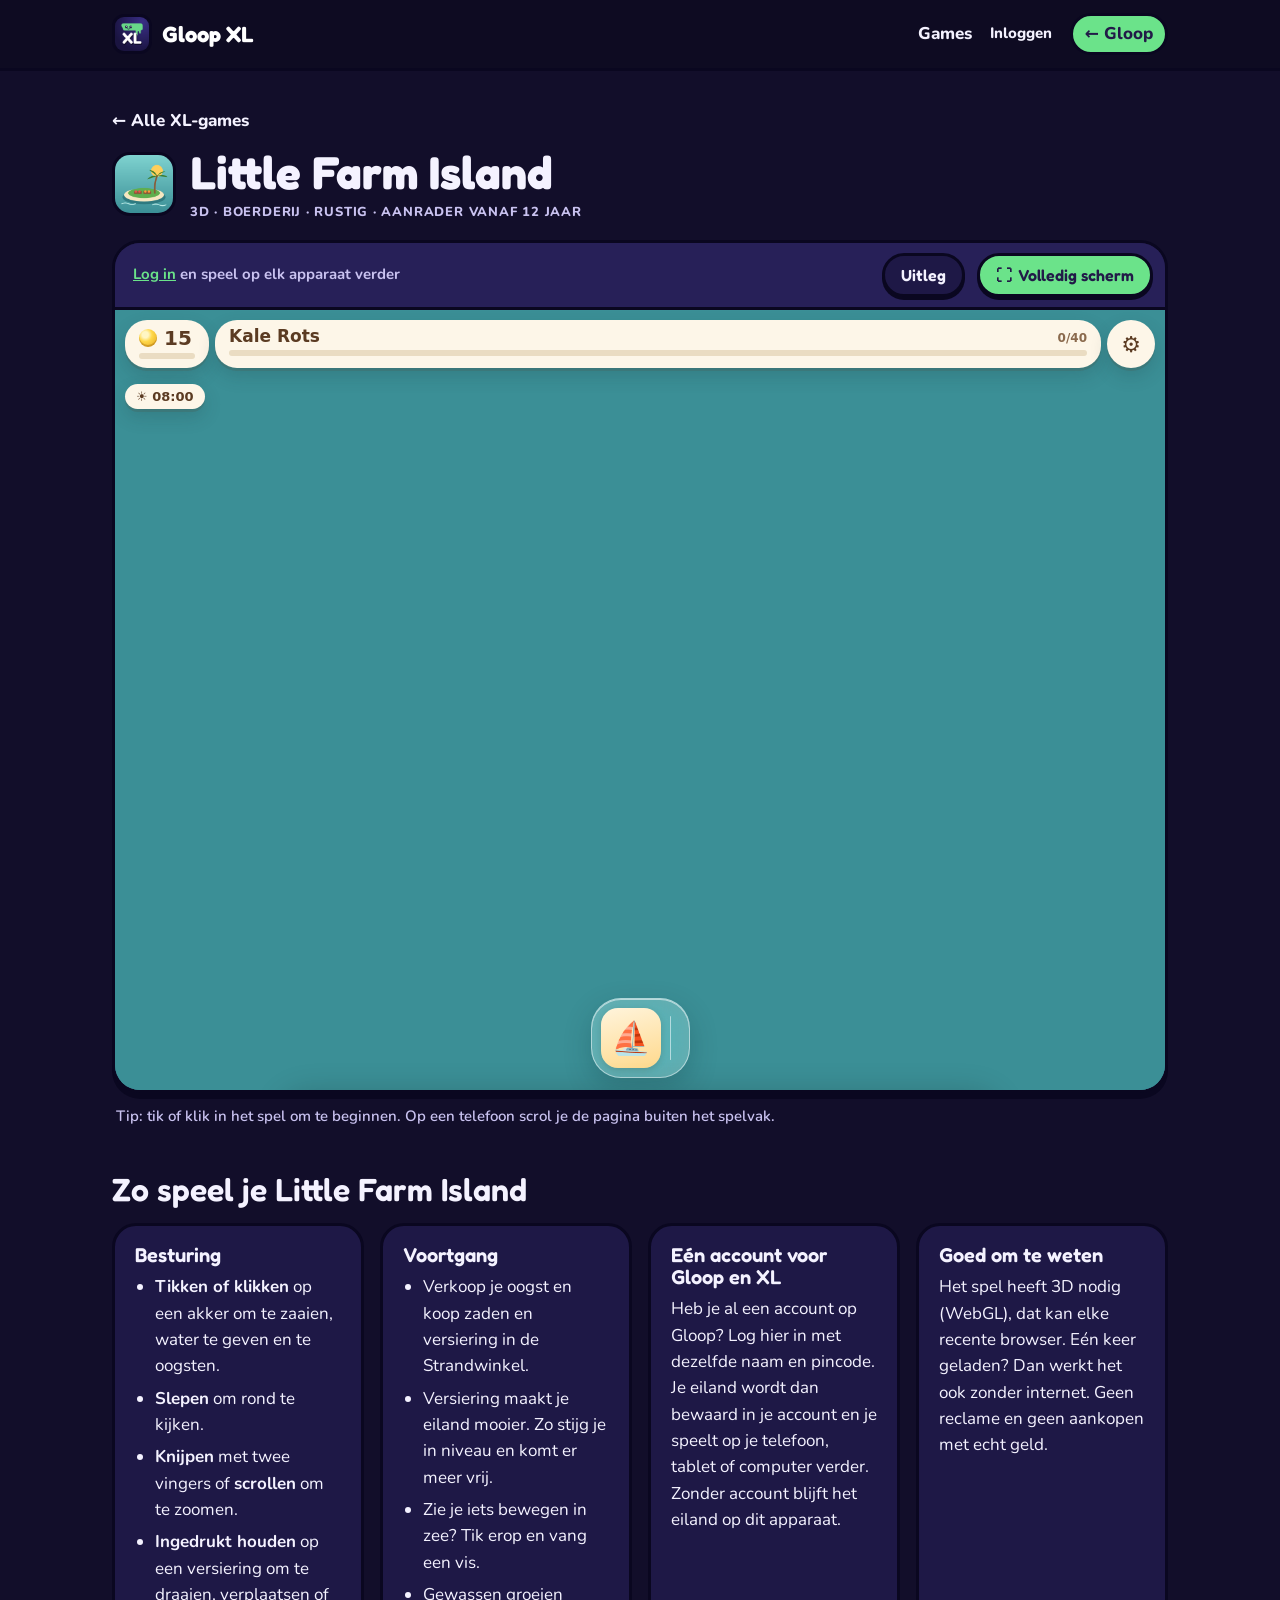
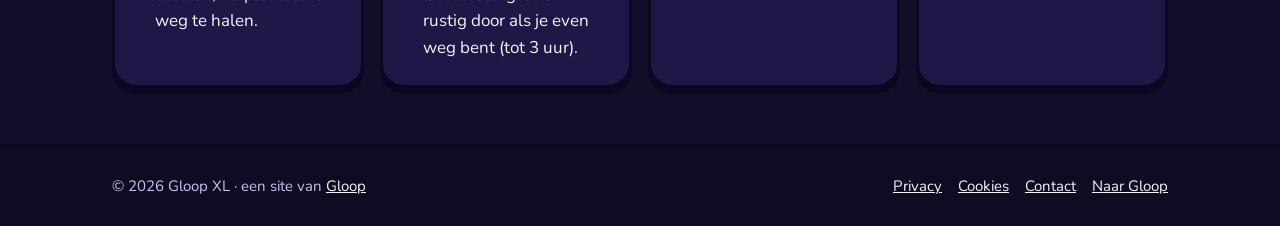
==== commit 216cd08a: "Little Farm Island op een eigen spelpagina, zoals de minigames van Gloop - De gele knop opent nu een" ====
--- a/little-farm-island/index.html
+++ b/little-farm-island/index.html
@@ -1,1069 +1,69 @@
-<!doctype html>
-<html lang="nl">
-<head>
-<meta charset="utf-8">
-<script>/* Werkt op gloop-xl.vercel.app/ én binnen Gloop op /xl/ */(function(){var b=document.createElement("base");b.href=/^\/xl(\/|$)/.test(location.pathname)?"/xl/":"/";document.head.appendChild(b);})();</script>
-<meta name="viewport" content="width=device-width, initial-scale=1, viewport-fit=cover, user-scalable=no">
-<meta name="theme-color" content="#3b8f96">
-<title>Little Farm Island – Gloop XL</title>
-<meta name="description" content="Speel Little Farm Island: verbouw gewassen, versier je eiland en laat het opbloeien tot Wondereiland.">
-<link rel="manifest" href="manifest.webmanifest">
-<link rel="icon" href="little-farm-island/icon-192.png">
-<link rel="apple-touch-icon" href="little-farm-island/icon-180.png">
-<meta name="apple-mobile-web-app-capable" content="yes">
-<meta name="apple-mobile-web-app-title" content="Farm Island">
-<style>
-@font-face{font-family:"Fredoka";font-weight:500;font-display:swap;src:url(fonts/fredoka-latin-500-normal.woff2) format("woff2")}
-@font-face{font-family:"Fredoka";font-weight:600;font-display:swap;src:url(fonts/fredoka-latin-600-normal.woff2) format("woff2")}
-@font-face{font-family:"Fredoka";font-weight:700;font-display:swap;src:url(fonts/fredoka-latin-700-normal.woff2) format("woff2")}
-:root{
-  --cream:#fdf6e8; --card:#fffbf3; --ink:#5b3b22; --ink-soft:#8a6a4d;
-  --honey:#ffd073; --honey-deep:#e9ac3f; --leaf:#7fb356; --sea:#3b8f96; --chip:#efe3cc;
-  --shadow:0 3px 0 rgba(91,59,34,.14), 0 8px 18px rgba(20,50,55,.18);
-  box-sizing:border-box;
-  padding-top:env(safe-area-inset-top,0px); padding-bottom:env(safe-area-inset-bottom,0px);
-  color-scheme:light;
-}
-@media (prefers-color-scheme: dark){ :root:not([data-theme="light"]){ --cream:#fbf2e0; --card:#fff8ec; --sea:#2c6f78; } }
-:root[data-theme="dark"]{ --cream:#fbf2e0; --card:#fff8ec; --sea:#2c6f78; }
-*,*::before,*::after{box-sizing:inherit}
-[hidden]{display:none!important}
-html{height:100%;scroll-padding-top:env(safe-area-inset-top,0px)}
-body{height:100%;margin:0;overflow:hidden;background:var(--sea);color:var(--ink);
-  font-family:"Fredoka",ui-rounded,"SF Pro Rounded","Nunito","Segoe UI",system-ui,sans-serif;
-  -webkit-user-select:none;user-select:none;-webkit-tap-highlight-color:transparent;touch-action:none}
-canvas#c{position:fixed;inset:0;width:100%;height:100%;display:block;touch-action:none;outline:none}
-#sky{position:fixed;inset:0;pointer-events:none;transition:opacity 1s}
-button{font:inherit;color:inherit;border:0;background:none;cursor:pointer}
-button:focus-visible{outline:3px solid #fff;outline-offset:2px}
-
-/* HUD */
-#top{position:fixed;top:0;left:0;right:0;padding:calc(env(safe-area-inset-top,0px) + 10px) 10px 0;display:flex;gap:6px;justify-content:center;align-items:stretch;pointer-events:none;z-index:5}
-.pill{background:var(--cream);border-radius:22px;box-shadow:var(--shadow);padding:7px 14px;display:flex;align-items:center;gap:7px;font-weight:600}
-.coinPill{min-width:84px;flex:none;flex-direction:column;align-items:stretch;gap:3px;padding:6px 14px}
-.coinRow{display:flex;align-items:center;gap:7px;font-size:20px;font-weight:700}
-.coin{width:18px;height:18px;border-radius:50%;flex:none;background:radial-gradient(circle at 35% 32%,#fff6c4 0 18%,#ffd84a 40%,#e0a21c 100%);box-shadow:inset 0 -2px 0 rgba(150,90,0,.35)}
-.coin.sm{width:14px;height:14px}
-.bar{height:6px;border-radius:4px;background:#eadcc2;overflow:hidden}
-.bar i{display:block;height:100%;width:0;border-radius:4px;transition:width .5s}
-#xpBar{background:linear-gradient(90deg,#9fd46b,#62ad4a)}
-.lvlPill{flex-direction:column;align-items:stretch;gap:4px;flex:1 1 auto;min-width:0;padding:6px 14px}
-.lvlRow{display:flex;justify-content:space-between;align-items:baseline;gap:10px}
-#lvlName{font-size:17px;font-weight:700;white-space:nowrap;overflow:hidden;text-overflow:ellipsis;min-width:0}
-#lvlNum{font-size:12px;color:var(--ink-soft);font-weight:600;white-space:nowrap}
-#lvlBar{background:linear-gradient(90deg,#ffd46e,#ff9a52)}
-.clock{position:fixed;left:10px;top:calc(env(safe-area-inset-top,0px) + 74px);z-index:5;pointer-events:none;font-size:13px;padding:5px 11px;white-space:nowrap}
-.bump{animation:bump .35s ease}
-@keyframes bump{40%{transform:scale(1.12)}}
-#tonic{position:fixed;left:50%;transform:translateX(-50%);top:calc(env(safe-area-inset-top,0px) + 74px);z-index:5;pointer-events:none;
-  background:linear-gradient(90deg,#d9f7ef,#fdf6e8);font-size:15px}
-#tonic b{font-variant-numeric:tabular-nums}
-#tonic .new{background:#4fb39a;color:#fff;border-radius:10px;padding:1px 7px;font-size:11px}
-#place{position:fixed;left:50%;transform:translateX(-50%);top:calc(env(safe-area-inset-top,0px) + 118px);z-index:6;display:none;gap:10px;align-items:center;padding:6px 6px 6px 16px;font-size:15px;white-space:nowrap}
-#place.on{display:flex}
-#place button{background:var(--honey);border-radius:16px;padding:6px 14px;font-weight:700;box-shadow:0 3px 0 var(--honey-deep)}
-
-canvas#c{-webkit-touch-callout:none}
-#edit{position:fixed;z-index:8;display:none;gap:6px;padding:6px;background:var(--cream);border-radius:22px;box-shadow:var(--shadow);transform:translate(-50%,-100%);white-space:nowrap}
-#edit.on{display:flex;animation:pop .18s ease-out}
-@keyframes pop{from{opacity:0;transform:translate(-50%,-90%) scale(.9)}}
-#edit::after{content:"";position:absolute;left:50%;bottom:-7px;width:14px;height:14px;background:var(--cream);transform:translateX(-50%) rotate(45deg);border-radius:3px}
-#edit button{position:relative;z-index:1;display:flex;flex-direction:column;align-items:center;gap:1px;min-width:62px;padding:7px 10px;border-radius:16px;background:var(--chip);font-weight:700;font-size:13px}
-#edit button span{font-size:20px;line-height:1}
-#edit button:active{transform:scale(.94)}
-#edit button.rm{background:#f6d4c8;color:#8a3d25}
-#edit .ttl{position:absolute;left:50%;top:-26px;transform:translateX(-50%);font-size:13px;font-weight:700;color:#fff;text-shadow:0 1px 3px rgba(0,0,0,.45)}
-#hint{position:fixed;left:50%;bottom:calc(env(safe-area-inset-bottom,0px) + 118px);transform:translateX(-50%) translateY(10px);opacity:0;
-  background:var(--cream);border-radius:26px;padding:12px 24px;font-size:18px;font-weight:700;box-shadow:var(--shadow);pointer-events:none;transition:opacity .35s, transform .35s;z-index:4;width:max-content;max-width:calc(100vw - 32px);text-align:center;line-height:1.25}
-#hint.on{opacity:1;transform:translateX(-50%) translateY(0)}
-#toasts{position:fixed;left:12px;bottom:calc(env(safe-area-inset-bottom,0px) + 186px);display:flex;flex-direction:column;gap:6px;align-items:flex-start;pointer-events:none;z-index:7;max-width:calc(100vw - 24px)}
-.toast{background:rgba(253,246,232,.96);border-radius:16px;padding:8px 14px;font-size:15px;font-weight:600;box-shadow:var(--shadow);animation:tin .25s ease-out, tout .4s ease-in 2.6s forwards}
-@keyframes tin{from{opacity:0;transform:translateY(8px) scale(.96)}}
-@keyframes tout{to{opacity:0;transform:translateY(-6px)}}
-#floaties{position:fixed;inset:0;pointer-events:none;z-index:4;overflow:hidden}
-.floaty{position:absolute;transform:translate(-50%,-50%);font-weight:700;font-size:18px;color:#fff;text-shadow:0 2px 0 rgba(91,59,34,.55),0 0 8px rgba(0,0,0,.2);animation:fly 1.2s ease-out forwards;white-space:nowrap}
-.floaty.gold{color:#ffe27a}.floaty.pink{color:#ffc3d8}.floaty.aqua{color:#bff5ea}
-@keyframes fly{0%{opacity:0;transform:translate(-50%,-30%) scale(.6)}15%{opacity:1;transform:translate(-50%,-70%) scale(1.15)}100%{opacity:0;transform:translate(-50%,-260%) scale(1)}}
-#banner{position:fixed;inset:0;display:flex;flex-direction:column;align-items:center;justify-content:center;pointer-events:none;z-index:9;opacity:0;transition:opacity .5s}
-#banner.on{opacity:1}
-#banner .small{font-size:16px;font-weight:600;color:#fff;letter-spacing:.02em;text-shadow:0 2px 6px rgba(0,0,0,.25)}
-#banner .big{font-size:clamp(38px,11vw,64px);font-weight:700;color:#fff8e6;text-shadow:0 4px 0 #c9853a,0 10px 24px rgba(0,0,0,.25);transform:scale(.8);transition:transform .6s cubic-bezier(.2,1.6,.4,1);text-align:center}
-#banner.on .big{transform:scale(1)}
-#banner .unl{margin-top:10px;background:var(--cream);border-radius:18px;padding:8px 16px;font-weight:600;box-shadow:var(--shadow);max-width:calc(100vw - 32px);text-align:center}
-
-/* Dock */
-#dock{position:fixed;left:0;right:0;bottom:0;padding:0 10px calc(env(safe-area-inset-bottom,0px) + 12px);display:flex;justify-content:center;z-index:5;pointer-events:none}
-.glass{pointer-events:auto;display:flex;align-items:center;gap:8px;padding:9px;max-width:100%;border-radius:30px;
-  background:rgba(255,250,238,.26);-webkit-backdrop-filter:blur(20px) saturate(1.5);backdrop-filter:blur(20px) saturate(1.5);
-  border:1px solid rgba(255,255,255,.5);box-shadow:0 10px 28px rgba(10,40,45,.22),inset 0 1px 0 rgba(255,255,255,.55)}
-.app{flex:none;width:60px;height:60px;border-radius:17px;display:flex;flex-direction:column;align-items:center;justify-content:center;gap:1px;
-  background:linear-gradient(170deg,#fffdf7,#fbeed6);box-shadow:0 2px 6px rgba(60,40,20,.18);transition:transform .12s, box-shadow .2s;position:relative}
-.app:active{transform:scale(.9)}
-#shopBtn{font-size:32px;background:linear-gradient(165deg,#fff4dc,#ffd98c)}
-#shopBtn.nudge{animation:nudge 1.4s ease-in-out infinite}
-@keyframes nudge{50%{transform:scale(1.08) rotate(-4deg)}}
-.divider{flex:none;width:1px;align-self:stretch;margin:8px 1px;background:rgba(255,255,255,.55);border-radius:1px}
-#seedbar{display:flex;gap:8px;overflow-x:auto;scrollbar-width:none;min-width:0;flex:0 1 auto;touch-action:pan-x;padding:8px 7px;margin:-8px -7px;scroll-snap-type:x proximity;scroll-padding:0 7px}
-#seedbar::-webkit-scrollbar{display:none}
-#seedbar.fadeR{-webkit-mask-image:linear-gradient(90deg,#000 calc(100% - 22px),transparent);mask-image:linear-gradient(90deg,#000 calc(100% - 22px),transparent)}
-#seedbar.fadeL{-webkit-mask-image:linear-gradient(90deg,transparent,#000 22px);mask-image:linear-gradient(90deg,transparent,#000 22px)}
-#seedbar.fadeL.fadeR{-webkit-mask-image:linear-gradient(90deg,transparent,#000 22px,#000 calc(100% - 22px),transparent);mask-image:linear-gradient(90deg,transparent,#000 22px,#000 calc(100% - 22px),transparent)}
-.seed{scroll-snap-align:start}
-.seed .e{font-size:27px;line-height:1.05}
-.seed .p{font-size:12.5px;font-weight:700;display:flex;align-items:center;gap:2px;color:var(--ink)}
-.seed .coin.sm{width:11px;height:11px}
-.seed.sel{box-shadow:0 0 0 3px var(--honey),0 4px 10px rgba(233,172,63,.45);transform:translateY(-2px)}
-.seed.locked{background:rgba(255,255,255,.28);box-shadow:none}
-.seed.locked .e{filter:grayscale(1) opacity(.5)}
-.seed.locked .lk{position:absolute;top:-4px;right:-4px;width:20px;height:20px;border-radius:50%;background:var(--cream);font-size:11px;display:grid;place-items:center;box-shadow:0 1px 3px rgba(0,0,0,.2)}
-.seed.gold{background:linear-gradient(160deg,#fff2c0,#ffd05a)}
-body.placing #seedbar{opacity:.45;pointer-events:none}
-.seed.till.sel{background:linear-gradient(170deg,#fffaf0,#ffe6ad)}
-
-/* Winkel en instellingen */
-#scrim{position:fixed;inset:0;background:rgba(10,40,45,.28);opacity:0;pointer-events:none;transition:opacity .25s;z-index:10}
-#scrim.on{opacity:1;pointer-events:auto}
-#sheet,#opts{position:fixed;left:0;right:0;bottom:0;max-height:72%;background:var(--cream);border-radius:28px 28px 0 0;z-index:11;display:flex;flex-direction:column;transform:translateY(105%);transition:transform .32s cubic-bezier(.2,.9,.3,1);box-shadow:0 -10px 30px rgba(0,0,0,.18);padding-bottom:env(safe-area-inset-bottom,0px)}
-@media (min-width:760px){#sheet,#opts{left:50%;right:auto;width:min(720px,94vw);transform:translate(-50%,105%)}#sheet.on,#opts.on{transform:translate(-50%,0)!important}}
-#sheet.on,#opts.on{transform:none}
-#opts{max-height:84%}
-.opt-body{overflow-y:auto;padding:0 20px 22px;touch-action:pan-y}
-.opt-body h4{margin:18px 0 6px;font-size:13px;letter-spacing:.06em;text-transform:uppercase;color:var(--ink-soft)}
-.opt-body h4:first-child{margin-top:4px}
-.row{display:flex;align-items:center;justify-content:space-between;gap:12px;padding:10px 0;border-bottom:2px solid #f1e6d2;font-weight:600;font-size:16px}
-.row small{display:block;font-size:12px;font-weight:500;color:var(--ink-soft)}
-.seg{display:flex;background:var(--chip);border-radius:16px;padding:3px;flex:none}
-.seg button{padding:7px 12px;border-radius:13px;font-weight:700;font-size:14px;color:var(--ink-soft)}
-.seg button.on{background:var(--honey);color:var(--ink);box-shadow:0 2px 0 var(--honey-deep)}
-.seg.big{width:100%}.seg.big button{flex:1;padding:12px 8px;font-size:16px}
-.row input[type=range]{width:46%;accent-color:#e9ac3f;height:28px}
-.row.danger span{color:#8a3d25}
-.links{display:flex;flex-wrap:wrap;gap:8px;padding-top:6px}
-.links a{color:var(--ink);font-weight:700;background:var(--chip);border-radius:14px;padding:7px 12px;text-decoration:none}
-#optBtn{pointer-events:auto;flex:none;align-self:center;width:48px;height:48px;border-radius:50%;background:var(--cream);box-shadow:var(--shadow);font-size:22px;display:grid;place-items:center}
-#optBtn:active{transform:scale(.92)}
-.sh-head{display:flex;align-items:center;justify-content:space-between;padding:20px 20px 10px}
-.sh-head h2{margin:0;font-size:28px;font-weight:700}
-.x{width:44px;height:44px;border-radius:50%;background:var(--chip);font-size:20px;font-weight:700}
-.tabs{display:flex;gap:8px;padding:0 20px 12px}
-.tab{background:var(--chip);border-radius:20px;padding:8px 18px;font-weight:700;font-size:16px;color:var(--ink-soft)}
-.tab.on{background:var(--honey);color:var(--ink)}
-#grid{overflow-y:auto;padding:4px 20px 14px;display:grid;grid-template-columns:repeat(auto-fill,minmax(150px,1fr));gap:12px;touch-action:pan-y;flex:1;min-height:120px}
-.card{background:var(--card);border-radius:22px;padding:14px 12px 12px;display:flex;flex-direction:column;align-items:center;text-align:center;gap:3px;box-shadow:0 2px 8px rgba(91,59,34,.08);position:relative}
-.card .e{font-size:40px;line-height:1.1}
-.card h3{margin:4px 0 0;font-size:18px}
-.card p{margin:0;font-size:13.5px;color:var(--ink-soft);font-weight:500;line-height:1.3;min-height:2.6em}
-.card .bty{font-size:13px;font-weight:700;color:#d0706a}
-.card .own{position:absolute;top:10px;right:12px;font-size:12px;font-weight:700;color:var(--ink-soft)}
-.buy{margin-top:8px;width:100%;border-radius:16px;padding:9px 0;font-weight:700;font-size:18px;background:linear-gradient(#ffe29a,#ffd073);box-shadow:0 3px 0 var(--honey-deep);display:flex;justify-content:center;align-items:center;gap:5px}
-.buy:active{transform:translateY(2px);box-shadow:0 1px 0 var(--honey-deep)}
-.buy.poor{background:#ece0c7;box-shadow:none;color:#a38f72}
-.buy[disabled]{background:#f1e8d6;box-shadow:none;color:#c2b196;cursor:default}
-.card.locked .e{filter:grayscale(1) opacity(.5)}
-.card.locked h3,.card.locked p{color:#b3a081}
-.stats{display:flex;flex-wrap:wrap;gap:6px}
-.stat{font-size:13px;font-weight:600;color:var(--ink-soft);background:#f6ecd9;border-radius:10px;padding:3px 9px}
-.tg{background:var(--chip);border-radius:18px;padding:9px 16px;font-weight:700;font-size:15px}
-.tg.warn{background:#f6d4c8;color:#8a3d25}
-#nogl{position:fixed;inset:0;display:none;align-items:center;justify-content:center;padding:24px;text-align:center;z-index:20;background:var(--sea);color:#fff;font-size:18px}
-#nogl.on{display:flex}
-@media (max-width:340px){#lvlNum{display:none}}
-@media (prefers-reduced-motion:reduce){*{animation-duration:.01ms!important;transition-duration:.01ms!important}}
-</style>
-</head>
-<body>
-<canvas id="c" aria-label="Little Farm Island, je eiland"></canvas>
-<div id="sky"></div>
-<div id="nogl"><div><p><b>Je browser kan dit 3D-spel niet laten zien.</b></p><p>Probeer een nieuwere browser (bijvoorbeeld Chrome, Safari of Firefox) of zet hardwareversnelling aan.</p><p><a href="./" style="color:#fff">Terug naar Gloop XL</a></p></div></div>
-
-<div id="top">
-  <div class="pill coinPill" id="coinPill" title="Munten en boerenrang">
-    <div class="coinRow"><span class="coin"></span><span id="coins">15</span></div>
-    <div class="bar"><i id="xpBar"></i></div>
-  </div>
-  <div class="pill lvlPill" id="lvlPill">
-    <div class="lvlRow"><span id="lvlName">Kale Rots</span><span id="lvlNum">0/40</span></div>
-    <div class="bar"><i id="lvlBar"></i></div>
-  </div>
-  <button id="optBtn" aria-label="Instellingen">⚙️</button>
-</div>
-<div class="pill clock" id="clock">☀️ 08:00</div>
-<div id="tonic" class="pill" hidden>🐟 <span>Groei 2×</span> <b id="tonicT">0:00</b></div>
-<div id="place" class="pill"><span id="placeTxt">Tik op gras om te plaatsen</span><button id="placeDone">Klaar</button></div>
-<div id="edit" role="menu"></div>
-<div id="hint"></div>
-<div id="toasts" aria-live="polite"></div>
-<div id="floaties"></div>
-<div id="banner"><div class="small">Je eiland is nu</div><div class="big" id="bannerName">Kiemeiland</div><div class="unl" id="bannerUnl"></div></div>
-
-<div id="dock"><div class="glass">
-  <button id="shopBtn" class="app" aria-label="Open de Strandwinkel">⛵</button>
-  <div class="divider"></div>
-  <div id="seedbar" role="toolbar" aria-label="Zaadjes"></div>
-</div></div>
-
-<div id="scrim"></div>
-<div id="sheet" role="dialog" aria-label="Strandwinkel">
-  <div class="sh-head"><h2>Strandwinkel</h2><button class="x" id="shopClose" aria-label="Winkel sluiten">✕</button></div>
-  <div class="tabs"><button class="tab on" data-tab="decor">Versiering</button><button class="tab" data-tab="farm">Boerderij</button><button class="tab" data-tab="island">Eiland</button></div>
-  <div id="grid"></div>
+<!doctype html><html lang="nl"><head><meta charset="utf-8"><script>/* Werkt op gloop-xl.vercel.app/ én binnen Gloop op /xl/ */(function(){var b=document.createElement("base");b.href=/^\/xl(\/|$)/.test(location.pathname)?"/xl/":"/";document.head.appendChild(b);})();</script>
+<meta name="viewport" content="width=device-width,initial-scale=1,viewport-fit=cover"><meta name="theme-color" content="#0E0B22">
+<title>Little Farm Island – Gloop XL</title><meta name="description" content="Speel Little Farm Island gratis in je browser: een rustig 3D-boerderijspel. Zaai, oogst, vis en laat je eiland opbloeien. Log in met je Gloop-account en speel op elk apparaat verder.">
+<link rel="manifest" href="manifest.webmanifest"><link rel="icon" href="icons/icon-192.png"><link rel="apple-touch-icon" href="icons/icon-180.png"><link rel="stylesheet" href="xl.css">
+</head><body>
+<a class="sr-only" href="#inhoud">Naar de inhoud</a>
+<header class="top"><div class="wrap">
+<a class="brand" href="./"><img src="icons/icon-192.png" alt="">Gloop XL</a>
+<nav aria-label="Hoofdmenu"><a href="./#games">Games</a><span class="acc" id="acc" aria-live="polite"></span><a class="back-gloop" href="https://gloopie.vercel.app/" data-gloop="/">← Gloop</a></nav>
+</div></header>
+<main id="inhoud"><div class="wrap">
+<a class="back-link" href="./#games">← Alle XL-games</a>
+<div class="gtitle">
+<img src="little-farm-island/icon-192.png" alt="" width="64" height="64">
+<div><h1>Little Farm Island</h1><p class="tag">3D · Boerderij · Rustig · aanrader vanaf 12 jaar</p></div>
 </div>
 
-<div id="opts" role="dialog" aria-label="Instellingen">
-  <div class="sh-head"><h2>Instellingen</h2><button class="x" id="optClose" aria-label="Instellingen sluiten">✕</button></div>
-  <div class="opt-body">
-    <h4>Jouw boer</h4>
-    <div class="seg big" data-k="farmer"><button data-v="man">👨‍🌾 Man</button><button data-v="woman">👩‍🌾 Vrouw</button></div>
-    <h4>Geluid</h4>
-    <div class="row"><span>Muziek</span><div class="seg" data-k="music"><button data-v="1">Aan</button><button data-v="0">Uit</button></div></div>
-    <div class="row"><span>Volume muziek</span><input type="range" id="volMusic" min="0" max="100" aria-label="Volume muziek"></div>
-    <div class="row"><span>Geluidseffecten</span><div class="seg" data-k="sound"><button data-v="1">Aan</button><button data-v="0">Uit</button></div></div>
-    <div class="row"><span>Volume effecten</span><input type="range" id="volSfx" min="0" max="100" aria-label="Volume effecten"></div>
-    <div class="row"><span>Golven en wind</span><div class="seg" data-k="amb"><button data-v="1">Aan</button><button data-v="0">Uit</button></div></div>
-    <h4>Spel</h4>
-    <div class="row"><span>Tijd van de dag</span><div class="seg" data-k="dayMode"><button data-v="cycle">Wisselt</button><button data-v="day" aria-label="Altijd dag">☀️</button><button data-v="night" aria-label="Altijd nacht">🌙</button></div></div>
-    <div class="row"><span>Hints en tips</span><div class="seg" data-k="hints"><button data-v="1">Aan</button><button data-v="0">Uit</button></div></div>
-    <div class="row"><span>Trillen<small>Werkt niet op iPhone</small></span><div class="seg" data-k="haptics"><button data-v="1">Aan</button><button data-v="0">Uit</button></div></div>
-    <h4>Beeld</h4>
-    <div class="row"><span>Graphics<small>Laag spaart je batterij</small></span><div class="seg" data-k="quality"><button data-v="high">Hoog</button><button data-v="low">Laag</button></div></div>
-    <div class="row"><span>Camera</span><button class="tg" id="camReset">Beeld herstellen</button></div>
-    <h4>Jouw eiland</h4>
-    <div class="stats" id="stats"></div>
-    <div class="row" id="accRow" hidden></div>
-    <div class="row danger"><span>Opnieuw beginnen<small>Wist dit eiland voorgoed</small></span><button class="tg" id="tgReset">Opnieuw beginnen</button></div>
-    <h4>Meer</h4>
-    <div class="links"><a href="./">⬅️ Gloop XL</a><a href="./#hoe">❓ Hoe speel je?</a><a href="https://gloopie.vercel.app/" data-gloop="/">🟢 Gloop</a><a href="privacy">🔒 Privacy</a><a href="cookies">🍪 Cookies</a></div>
-  </div>
+<section class="gframe" aria-label="Het spel">
+<div class="gbar">
+<span class="gstatus" data-if-user hidden>✅ <b data-user-name></b> · je eiland wordt bewaard</span>
+<span class="gstatus" data-if-guest><a href="inloggen?terug=little-farm-island" data-login="little-farm-island">Log in</a> en speel op elk apparaat verder</span>
+<a class="gbtn gbtn-plain" href="little-farm-island#hoe">Uitleg</a>
+<button type="button" class="gbtn" id="full" aria-label="Volledig scherm"><span aria-hidden="true">⛶</span><span class="full-l"> Volledig scherm</span></button>
 </div>
+<div class="stage" id="stage">
+<iframe id="game" src="little-farm-island/spel" title="Little Farm Island: het spel" allow="fullscreen; autoplay" allowfullscreen></iframe>
+</div>
+</section>
+<p class="small hint">Tip: tik of klik in het spel om te beginnen. Op een telefoon scrol je de pagina buiten het spelvak.</p>
 
-<script src="vendor/three.r128.min.js"></script>
-<script src="xl.js"></script>
+<section class="section" id="hoe" aria-labelledby="ht">
+<h2 id="ht">Zo speel je Little Farm Island</h2>
+<div class="grid">
+<div class="card"><h3>Besturing</h3><ul>
+<li><b>Tikken of klikken</b> op een akker om te zaaien, water te geven en te oogsten.</li>
+<li><b>Slepen</b> om rond te kijken.</li>
+<li><b>Knijpen</b> met twee vingers of <b>scrollen</b> om te zoomen.</li>
+<li><b>Ingedrukt houden</b> op een versiering om te draaien, verplaatsen of weg te halen.</li></ul></div>
+<div class="card"><h3>Voortgang</h3><ul>
+<li>Verkoop je oogst en koop zaden en versiering in de Strandwinkel.</li>
+<li>Versiering maakt je eiland mooier. Zo stijg je in niveau en komt er meer vrij.</li>
+<li>Zie je iets bewegen in zee? Tik erop en vang een vis.</li>
+<li>Gewassen groeien rustig door als je even weg bent (tot 3 uur).</li></ul></div>
+<div class="card"><h3>Eén account voor Gloop en XL</h3><p>Heb je al een account op Gloop? Log hier in met dezelfde naam en pincode. Je eiland wordt dan bewaard in je account en je speelt op je telefoon, tablet of computer verder. Zonder account blijft het eiland op dit apparaat.</p></div>
+<div class="card"><h3>Goed om te weten</h3><p>Het spel heeft 3D nodig (WebGL), dat kan elke recente browser. Eén keer geladen? Dan werkt het ook zonder internet. Geen reclame en geen aankopen met echt geld.</p></div>
+</div>
+</section>
+
 <script>
-window.__lfiBoot=()=>{'use strict';
-const $=s=>document.querySelector(s);
-if(!window.THREE||!(()=>{try{const c=document.createElement('canvas');return !!(c.getContext('webgl')||c.getContext('experimental-webgl'));}catch(e){return false;}})()){$('#nogl').classList.add('on');return;}
-const clamp=(v,a,b)=>Math.max(a,Math.min(b,v));
-const lerp=(a,b,t)=>a+(b-a)*t;
-const rnd=(a,b)=>a+Math.random()*(b-a);
-const pick=a=>a[Math.floor(Math.random()*a.length)];
-const ease=t=>1-Math.pow(1-clamp(t,0,1),3);
-// Opslag. Oude saves van Sprout Isle (zelfde website) worden één keer overgenomen.
-const SAVE_KEY='littlefarmisland.save.v1',OLD_KEY='sproutisle.save.v1';
-
-/* ---------------- DATA ---------------- */
-const LEVELS=[
-  {name:'Kale Rots',     at:0,   grass:'#a7a174', sea:'#3d8a8f'},
-  {name:'Kiemeiland',    at:40,  grass:'#9aae62', sea:'#3a8f96'},
-  {name:'Groene Haven',  at:90,  grass:'#89b457', sea:'#36959d'},
-  {name:'Bloei-eiland',  at:180, grass:'#80ba54', sea:'#329ba4'},
-  {name:'Klein Paradijs',at:380, grass:'#76c057', sea:'#2ea1ac'},
-  {name:'Wondereiland',  at:720, grass:'#6ec65f', sea:'#29a8b4'},
-];
-const CROPS=[
-  {id:'strawberry',name:'Aardbei',   e:'🍓',cost:5,  sell:12, grow:25, un:{harv:0}, col:'#e23a4e'},
-  {id:'carrot',    name:'Wortel',    e:'🥕',cost:12, sell:30, grow:50, un:{harv:3}, col:'#f08a24'},
-  {id:'sunflower', name:'Zonnebloem',e:'🌻',cost:25, sell:45, grow:70, un:{lvl:2}, col:'#f7c531', aura:true},
-  {id:'blueberry', name:'Blauwe bes',e:'🫐',cost:60, sell:25, grow:60, un:{lvl:3}, col:'#4f66d4', regrow:true},
-  {id:'pumpkin',   name:'Pompoen',   e:'🎃',cost:80, sell:200,grow:150,un:{lvl:4}, col:'#ef8a2b'},
-  {id:'starfruit', name:'Stervrucht',e:'⭐',cost:200,sell:520,grow:240,un:{lvl:5}, col:'#ffe07a', glow:true},
-];
-const CROP=Object.fromEntries(CROPS.map(c=>[c.id,c]));
-const DECOR=[
-  {id:'path',name:'Houten pad',e:'👣',desc:'Gezellige paadjes',cost:8,beauty:1,lvl:0,tab:'decor'},
-  {id:'fence',name:'Hek',e:'🪵',desc:'Rustiek en netjes',cost:10,beauty:1,lvl:0,tab:'decor'},
-  {id:'flowers',name:'Bloemperk',e:'🌷',desc:'Vlinders komen langs',cost:30,beauty:5,lvl:0,tab:'decor'},
-  {id:'torch',name:'Tikifakkel',e:'🔥',desc:'Flakkerend warm licht in de nacht',cost:20,beauty:3,lvl:0,tab:'decor'},
-  {id:'lantern',name:'Lantaarn',e:'🏮',desc:'Gloeit in de nacht',cost:45,beauty:6,lvl:0,tab:'decor'},
-  {id:'lamppost',name:'Lantaarnpaal',e:'💡',desc:'Verlicht \'s nachts een grote cirkel',cost:60,beauty:7,lvl:0,tab:'decor'},
-  {id:'shrooms',name:'Gloeizwammen',e:'🍄',desc:'Zachtblauwe gloed in het donker',cost:40,beauty:5,lvl:1,tab:'decor'},
-  {id:'tree',name:'Boom',e:'🌳',desc:'Schaduw en vogelgezang',cost:50,beauty:6,lvl:1,tab:'decor'},
-  {id:'bench',name:'Bankje',e:'🪑',desc:'Even zitten en genieten',cost:60,beauty:7,lvl:1,tab:'decor'},
-  {id:'cherry',name:'Kersenboom',e:'🌸',desc:'Blaadjes dwarrelen in de wind',cost:140,beauty:15,lvl:2,tab:'decor'},
-  {id:'sprinkler',name:'Sproeier',e:'💧',desc:'Geeft de 4 tegels ernaast water',cost:90,beauty:3,lvl:1,tab:'farm'},
-  {id:'scarecrow',name:'Vogelverschrikker',e:'🎩',desc:'Dubbele kans op gouden zaadjes',cost:120,beauty:5,lvl:2,tab:'farm'},
-  {id:'beehive',name:'Bijenkorf',e:'🐝',desc:'Gewassen binnen 2 tegels +50% waard',cost:180,beauty:8,lvl:3,tab:'farm'},
-  {id:'windmill',name:'Windmolen',e:'🌬️',desc:'Alles groeit 15% sneller (max. 3)',cost:300,beauty:20,lvl:3,tab:'farm'},
-  {id:'lighthouse',name:'Vuurtoren',e:'🗼',desc:'Een baken over de hele zee',cost:600,beauty:45,lvl:3,tab:'island',max:1},
-];
-const DEC=Object.fromEntries(DECOR.map(d=>[d.id,d]));
-const EXPAND_COST=[150,400,900,1800];
-const TIERS=[150,400,1000,2500];
-const TIER_NAMES=['Zaailing','Groene vingers','Ervaren boer','Oogstheld','Eilandlegende'];
-const FISH={
-  sardine: {name:'Sardine', e:'🐟',secs:60, msg:'Kelptonic! Gewassen groeien 2× zo snel'},
-  snapper: {name:'Snapper', e:'🐡',secs:120,msg:'Koraaltonic! 2 minuten lang 2× zo snel'},
-  koi:     {name:'Koi',     e:'🐠',secs:180,msg:'Een koi! Lotustonic voor 3 minuten'},
-  moonfish:{name:'Maanvis', e:'🌙',secs:300,msg:'Een maanvis! Maanlichttonic voor 5 minuten'},
-};
-const FISH_W_DAY={sardine:56,snapper:31,koi:12,moonfish:1};
-const FISH_W_NIGHT={sardine:28,snapper:30,koi:26,moonfish:16};
-const N8=[[-1,-1],[0,-1],[1,-1],[-1,0],[1,0],[-1,1],[0,1],[1,1]];
-const N4=[[0,-1],[-1,0],[1,0],[0,1]];
-
-/* ---------------- STATE ---------------- */
-function fresh(){return{v:1,coins:15,harvests:0,bestCombo:0,fish:{},fishTotal:0,golden:0,useGolden:false,tonic:0,
-  time:8,h:3,expansions:0,rod:false,level:0,farmer:'man',musicVol:.7,sfxVol:.9,amb:true,haptics:true,quality:'high',hints:true,dayMode:'cycle',sel:'strawberry',hint:0,music:true,sound:true,tiles:null,last:Date.now(),tier:0,shopHint:false}}
-let S;
-try{S=JSON.parse(localStorage.getItem(SAVE_KEY)||localStorage.getItem(OLD_KEY)||'null')}catch(e){S=null}
-if(!S||S.v!==1)S=fresh();
-S=Object.assign(fresh(),S);
-
-/* ---------------- THREE SETUP ---------------- */
-const canvas=$('#c');
-const renderer=new THREE.WebGLRenderer({canvas,antialias:true,alpha:false});
-renderer.setPixelRatio(S.quality==='low'?1:Math.min(window.devicePixelRatio||1,2));
-const scene=new THREE.Scene();
-scene.background=new THREE.Color('#2f7c84');
-const cam=new THREE.OrthographicCamera(-10,10,10,-10,-200,400);
-const camOff=new THREE.Vector3(30,30,30);
-const target=new THREE.Vector3(0,0,-.5);
-let viewH=18;
-
-const hemi=new THREE.HemisphereLight('#fff6e0','#5b7a55',.75); scene.add(hemi);
-const sun=new THREE.DirectionalLight('#fff1d6',.75); sun.position.set(-6,14,8); scene.add(sun);
-const amb=new THREE.AmbientLight('#ffffff',.18); scene.add(amb);
-
-function noHit(){}
-const geoBox=new THREE.BoxGeometry(1,1,1);
-const matCache={}; const glowMats=new Set(); const glowSprites=new Set(); const tickers=new Set();
-function M(c,em){const k=c+(em?'!':'');let m=matCache[k];
-  if(!m){m=matCache[k]=new THREE.MeshLambertMaterial({color:c,flatShading:true});
-    if(em){m.emissive=new THREE.Color(c);m.emissiveIntensity=.25;glowMats.add(m);}}
-  return m;}
-function B(p,w,h,d,c,x,y,z,em){const m=new THREE.Mesh(geoBox,typeof c==='string'?M(c,em):c);m.scale.set(w,h,d);m.position.set(x,y+h/2,z);p.add(m);return m;}
-function radialTex(inner,outer){const c=document.createElement('canvas');c.width=c.height=64;const g=c.getContext('2d');
-  const gr=g.createRadialGradient(32,32,0,32,32,32);gr.addColorStop(0,inner);gr.addColorStop(1,outer);g.fillStyle=gr;g.fillRect(0,0,64,64);return new THREE.CanvasTexture(c);}
-const glowTex=radialTex('rgba(255,222,150,1)','rgba(255,200,120,0)');
-const shadowTex=radialTex('rgba(30,40,20,.45)','rgba(30,40,20,0)');
-const shadowMat=new THREE.MeshBasicMaterial({map:shadowTex,transparent:true,depthWrite:false});
-const shadowGeo=new THREE.PlaneGeometry(1,1);
-function blob(p,s,x=0,z=0){const m=new THREE.Mesh(shadowGeo,shadowMat);m.rotation.x=-Math.PI/2;m.scale.set(s,s,1);m.position.set(x,.012,z);m.raycast=noHit;p.add(m);return m;}
-const whiteTex=radialTex('rgba(255,255,255,1)','rgba(255,255,255,0)');
-function pool(p,r,col,k,flick,x=0,z=0){const m=new THREE.Mesh(shadowGeo,new THREE.MeshBasicMaterial({map:whiteTex,color:col,transparent:true,opacity:0,blending:THREE.AdditiveBlending,depthWrite:false}));
-  m.rotation.x=-Math.PI/2;m.scale.set(r*2,r*2,1);m.position.set(x,.03,z);m.renderOrder=2;m.raycast=noHit;m.userData.k=k;m.userData.flick=!!flick;p.add(m);glowSprites.add(m);return m;}
-function glow(p,x,y,z,s,always,col){const sp=new THREE.Sprite(new THREE.SpriteMaterial({map:col?whiteTex:glowTex,color:col||'#ffffff',blending:THREE.AdditiveBlending,depthWrite:false,transparent:true,opacity:0}));
-  sp.raycast=noHit;sp.position.set(x,y,z);sp.scale.set(s,s,1);sp.userData.always=!!always;p.add(sp);glowSprites.add(sp);return sp;}
-
-const winMat=new THREE.MeshLambertMaterial({color:'#9fd3e0',emissive:'#ffc86b',emissiveIntensity:0,flatShading:true});
-const grassMat=new THREE.MeshLambertMaterial({color:LEVELS[0].grass,flatShading:true});
-const soilMat=new THREE.MeshLambertMaterial({color:'#7d5436',flatShading:true});
-const wetMat=new THREE.MeshLambertMaterial({color:'#5e3d25',flatShading:true});
-const dirtMat=new THREE.MeshLambertMaterial({color:'#8a6242',flatShading:true});
-const grassTarget=new THREE.Color(LEVELS[0].grass);
-
-/* Zee */
-const seaGeo=new THREE.PlaneGeometry(90,90,45,45); seaGeo.rotateX(-Math.PI/2);
-const seaMat=new THREE.MeshLambertMaterial({color:LEVELS[0].sea,flatShading:true,transparent:true,opacity:.93});
-const sea=new THREE.Mesh(seaGeo,seaMat); sea.position.y=-.36; scene.add(sea);
-const seaBase=seaGeo.attributes.position.array.slice();
-const foam=new THREE.Mesh(geoBox,new THREE.MeshBasicMaterial({color:'#ffffff',transparent:true,opacity:.22,depthWrite:false}));
-scene.add(foam);
-const seaTarget=new THREE.Color(LEVELS[0].sea);
-
-const island=new THREE.Group(); scene.add(island);
-
-/* ---------------- MODELLEN ---------------- */
-function makeHouse(){const g=new THREE.Group();
-  B(g,1.85,.12,1.7,'#6b4a33',0,0,0);
-  B(g,1.6,.85,1.4,'#eadfc6',0,.12,0);
-  for(const[x,z]of[[-.8,-.7],[.8,-.7],[-.8,.7],[.8,.7]])B(g,.12,.9,.12,'#6b4a33',x,.1,z);
-  B(g,.32,.55,.04,'#8a5a36',-.32,.12,.71); B(g,.04,.04,.03,'#e8c150',-.2,.38,.74);
-  B(g,.36,.26,.04,winMat,.36,.42,.71); B(g,.42,.05,.08,'#6b4a33',.36,.38,.74);
-  B(g,.04,.26,.36,winMat,.81,.42,0);
-  const roofC=['#c4663f','#b5563a','#c4663f','#b5563a','#a9492f'];
-  for(let i=0;i<5;i++)B(g,2.15-i*.42,.15,1.95-i*.38,roofC[i],0,.97+i*.15,0);
-  B(g,.24,.45,.24,'#7a5a44',.45,1.25,-.35); B(g,.3,.06,.3,'#5d4333',.45,1.7,-.35);
-  B(g,.5,.12,.3,'#d77a7a',.55,.12,.95);
-  blob(g,2.8);pool(g,1.5,'#ffc86b',.4,false,0,1.3);
-  return g;}
-function makeDock(){const g=new THREE.Group();
-  for(let i=0;i<5;i++)B(g,1.25,.07,.26,i%2?'#b88a5a':'#c79a68',0,-.12,.18+i*.28);
-  for(const[x,z]of[[-.55,.3],[.55,.3],[-.55,1.35],[.55,1.35]])B(g,.1,.6,.1,'#7a5536',x,-.7,z);
-  const st=new THREE.Group(); st.position.set(-.05,-.05,.9); g.add(st);
-  B(st,.9,.38,.45,'#8a5a36',0,0,0); B(st,.95,.05,.5,'#a36f43',0,.38,0);
-  B(st,.05,.55,.05,'#6b4a33',-.42,.4,-.2); B(st,.05,.55,.05,'#6b4a33',.42,.4,-.2);
-  for(let i=0;i<4;i++)B(st,.26,.06,.62,i%2?'#f3e3c7':'#d9674f',-.39+i*.26,.93,-.02);
-  B(st,.2,.16,.16,'#e8c07a',-.2,.43,.02); B(st,.16,.12,.14,'#d9674f',.18,.43,.05);
-  g.userData.shop=true; return g;}
-const FARMERS={
-  man:{shirt:'#f2efe6',overall:'#4f73b3',pants:'#3d5a8f',skin:'#f1c9a0',hair:'#6b4426',band:'#c9483f'},
-  woman:{shirt:'#fff4e8',overall:'#e0826e',pants:'#c86a58',skin:'#f3cba6',hair:'#6a3a1e',band:'#e06f8f'}};
-function makeFarmer(kind){const F=FARMERS[kind]||FARMERS.man,g=new THREE.Group();
-  const leg=x=>{const l=new THREE.Group();l.position.set(x,.2,0);g.add(l);B(l,.1,.2,.1,F.pants,0,-.2,0);B(l,.11,.045,.13,'#5a3a24',0,-.2,.012);return l;};
-  const lL=leg(-.065),lR=leg(.065);
-  B(g,.27,.12,.17,F.overall,0,.17,0);
-  B(g,.24,.21,.15,F.shirt,0,.25,0);
-  B(g,.16,.13,.02,F.overall,0,.28,.085);
-  for(const x of[-.065,.065]){B(g,.035,.06,.02,F.overall,x,.41,.085);B(g,.03,.03,.012,'#f2c14e',x,.375,.1);}
-  const arm=x=>{const a=new THREE.Group();a.position.set(x,.45,0);g.add(a);B(a,.08,.09,.09,F.shirt,0,-.09,0);B(a,.065,.15,.075,F.skin,0,-.22,0);return a;};
-  const aL=arm(-.165),aR=arm(.165);
-  B(g,.24,.22,.22,F.skin,0,.46,0);
-  B(g,.04,.04,.02,'#3a2a1a',-.055,.56,.112);B(g,.04,.04,.02,'#3a2a1a',.055,.56,.112);
-  if(kind==='woman'){
-    B(g,.05,.03,.012,'#f2a0a8',-.08,.5,.112);B(g,.05,.03,.012,'#f2a0a8',.08,.5,.112);
-    B(g,.27,.24,.07,F.hair,0,.4,-.1);
-    B(g,.045,.3,.18,F.hair,-.14,.34,-.02);B(g,.045,.3,.18,F.hair,.14,.34,-.02);B(g,.25,.045,.03,F.hair,0,.61,.12);
-    B(g,.09,.2,.07,F.hair,0,.22,-.15);B(g,.1,.04,.08,F.band,0,.38,-.15);
-  }else{
-    B(g,.26,.09,.07,F.hair,0,.58,-.095);
-    B(g,.03,.08,.08,F.hair,-.128,.58,-.02);B(g,.03,.08,.08,F.hair,.128,.58,-.02);
-  }
-  B(g,.4,.04,.4,'#e8c86a',0,.67,0); B(g,.26,.12,.26,'#e8c86a',0,.7,0); B(g,.275,.035,.275,F.band,0,.71,0);
-  if(kind==='woman'){B(g,.07,.07,.03,'#ffffff',.1,.73,.14);B(g,.03,.03,.02,'#ffd166',.1,.75,.155);}
-  blob(g,.6);
-  g.userData={lL,lR,aL,aR}; return g;}
-
-function stageOf(c){const cd=CROP[c.id];const f=c.p/cd.grow;
-  if(f>=1)return 3; if(c.r)return 2; if(f<.08)return 0; if(f<.5)return 1; return 2;}
-function cropMesh(t){const c=t.crop,st=stageOf(c),g=new THREE.Group();
-  const gold=!!c.g,L=gold?'#cdb24e':'#5f9e3a',L2=gold?'#b89c38':'#4c8a30';
-  if(st===0){B(g,.3,.05,.3,'#5e3c22',0,0,0);B(g,.05,.1,.05,L,0,.05,0);return g;}
-  const inner=new THREE.Group();inner.scale.setScalar(st===1?.55:st===2?.82:1);g.add(inner);
-  switch(c.id){
-    case'strawberry':
-      B(inner,.24,.12,.24,L,-.12,0,-.08);B(inner,.22,.15,.22,L2,.1,0,.1);B(inner,.2,.1,.2,L,.13,0,-.14);B(inner,.18,.16,.18,L2,-.1,0,.14);
-      if(st===3)for(const[x,z]of[[-.22,.05],[.05,.24],[.24,-.02],[-.02,-.24]]){B(inner,.12,.12,.12,'#e23a4e',x,.02,z);B(inner,.07,.03,.07,'#3f8a2c',x,.14,z);}
-      break;
-    case'carrot':
-      for(const[x,z,h]of[[-.08,0,.34],[.08,.04,.42],[0,-.08,.3],[.03,.1,.28],[-.1,.09,.24]])B(inner,.06,h,.06,L,x,.02,z);
-      B(inner,.2,.06,.2,L2,0,.02,0);
-      if(st===3)B(inner,.17,.1,.17,'#f08a24',0,-.02,0);
-      break;
-    case'sunflower':
-      B(inner,.07,.72,.07,'#4f8a2f',0,0,0);B(inner,.24,.04,.08,L,.1,.24,0);B(inner,.08,.04,.24,L,0,.42,.1);
-      if(st===3){const hd=new THREE.Group();hd.position.set(0,.8,0);hd.rotation.y=Math.PI/4;
-        B(hd,.44,.44,.06,'#f7c531',0,-.22,0);B(hd,.2,.2,.08,'#6b4423',0,-.1,.01);inner.add(hd);}
-      else B(inner,.14,.14,.14,L2,0,.68,0);
-      blob(g,.6);break;
-    case'blueberry':
-      B(inner,.52,.34,.52,gold?'#b39a3a':'#3f7f3a',0,0,0);B(inner,.34,.15,.34,gold?'#c9ad45':'#4a8f42',0,.34,0);
-      if(st===3)for(const[x,y,z]of[[.26,.15,.1],[.1,.25,.26],[-.26,.2,.05],[.05,.42,.1],[.2,.3,-.18],[-.1,.1,.27],[-.18,.36,-.12]])B(inner,.09,.09,.09,'#4f66d4',x,y,z);
-      blob(g,.8);break;
-    case'pumpkin':
-      B(inner,.56,.05,.56,L2,0,0,0);B(inner,.2,.08,.2,L,-.2,.04,.18);B(inner,.2,.08,.2,L,.2,.04,-.2);
-      if(st===3){B(inner,.46,.3,.46,'#ef8a2b',0,.03,0);B(inner,.3,.32,.5,'#f59a3b',0,.02,0);B(inner,.5,.32,.3,'#f59a3b',0,.02,0);B(inner,.06,.12,.06,'#5a7a2a',0,.34,0);}
-      else B(inner,.16,.12,.16,st===2?'#9bbf4a':L,0,.05,0);
-      break;
-    case'starfruit':
-      B(inner,.09,.5,.09,'#7a5536',0,0,0);B(inner,.52,.26,.52,gold?'#b89c38':'#3f8f55',0,.45,0);B(inner,.34,.18,.34,gold?'#cdb24e':'#4da363',0,.71,0);
-      if(st===3){for(const[x,y,z]of[[.28,.45,.1],[-.12,.5,.28],[.05,.9,.05]]){const s=new THREE.Group();s.position.set(x,y,z);
-          B(s,.18,.06,.06,'#ffe07a',0,-.03,0,true).rotation.y=0;const b2=B(s,.06,.18,.06,'#ffe07a',0,-.09,0,true);b2.position.y=0;
-          const b3=B(s,.16,.06,.06,'#ffe07a',0,-.03,0,true);b3.rotation.z=Math.PI/2.5;inner.add(s);}
-        glow(g,0,.8,0,2.4);}
-      blob(g,.9);break;
-  }
-  if(gold){const gs=glow(g,0,.35,0,1.1,true);gs.material.opacity=.55;}
-  if(st===3)g.userData.tick=(dt,time)=>{g.position.y=Math.abs(Math.sin(time*3.2+t.x*1.3+t.z))*.05;};
-  return g;}
-
-function decorMesh(t){const g=new THREE.Group();const id=t.decor;
-  switch(id){
-    case'path':for(let i=-1;i<=1;i++)B(g,.84,.05,.25,i?'#c8a475':'#bd9868',0,0,i*.29);g.rotation.y=t.rot*Math.PI/2;break;
-    case'fence':{const f=new THREE.Group();for(const x of[-.42,0,.42])B(f,.1,.44,.1,'#8a6240',x,0,0);
-      B(f,.96,.07,.06,'#a47850',0,.14,0);B(f,.96,.07,.06,'#a47850',0,.3,0);f.rotation.y=t.rot*Math.PI/2;g.add(f);break;}
-    case'flowers':{B(g,.84,.14,.84,'#7a5030',0,0,0);const cols=['#ff7aa2','#ffd166','#c77dff','#ff9f68','#ffffff','#ff5e7e'];
-      let k=0;for(let i=-1;i<=1;i++)for(let j=-1;j<=1;j++){const x=i*.25,z=j*.25;B(g,.04,.14,.04,'#4c8a30',x,.14,z);B(g,.12,.09,.12,cols[(k+++t.x*3+t.z)%cols.length|0]||cols[0],x,.27,z);}break;}
-    case'lantern':B(g,.24,.06,.24,'#5a4030',0,0,0);B(g,.08,.82,.08,'#5a4030',0,0,0);B(g,.3,.05,.08,'#5a4030',.1,.8,0);
-      B(g,.17,.22,.17,'#ffbf5e',.22,.52,0,true);B(g,.21,.04,.21,'#4a3526',.22,.74,0);glow(g,.22,.63,0,1.9);pool(g,1.4,'#ffcf7a',.5,false,.22,0);blob(g,.5);
-      g.userData.tick=(dt,time)=>{};break;
-    case'torch':{B(g,.07,.72,.07,'#7a5536',0,0,0);B(g,.1,.05,.1,'#5a3d28',0,.3,0);B(g,.18,.12,.18,'#5a3d28',0,.7,0);
-      const fl=new THREE.Group();fl.position.y=.82;g.add(fl);B(fl,.12,.18,.12,'#ff8a2e',0,0,0,true);B(fl,.07,.12,.07,'#ffe27a',0,.03,0,true);
-      const gl=glow(g,0,.95,0,1.6);gl.userData.flick=true;pool(g,1.35,'#ff9a4a',.55,true);blob(g,.4);
-      g.userData.tick=(dt,time)=>{const f=1+Math.sin(time*17+t.x)*.12+Math.sin(time*11.3+t.z)*.08;fl.scale.set(1/f,f,1/f);fl.rotation.y=time*2;};break;}
-    case'lamppost':B(g,.28,.1,.28,'#3b4148',0,0,0);B(g,.08,1.34,.08,'#3b4148',0,0,0);B(g,.12,.06,.12,'#2d3238',0,1.34,0);
-      B(g,.36,.05,.05,'#3b4148',.16,1.3,0);B(g,.24,.06,.24,'#2d3238',.34,1.24,0);B(g,.16,.18,.16,'#fff1b8',.34,1.06,0,true);
-      glow(g,.34,1.14,0,2.6);pool(g,2.3,'#ffe09a',.55,false,.34,0);blob(g,.5);break;
-    case'shrooms':for(const[x,z,h,c]of[[-.18,-.1,.22,'#6fe3d6'],[.14,.12,.3,'#8fb8ff'],[.2,-.2,.16,'#6fe3d6'],[-.12,.22,.18,'#b69cff'],[.02,-.02,.12,'#8fb8ff']]){
-        B(g,.05,h,.05,'#efe8d8',x,0,z);B(g,.16,.07,.16,c,x,h,z,true);B(g,.09,.04,.09,c,x,h+.07,z,true);}
-      glow(g,0,.3,0,1.5,false,'#7ff0e4');pool(g,1.1,'#5fd6e8',.5);break;
-    case'bench':for(const[x,z]of[[-.32,-.1],[.32,-.1],[-.32,.1],[.32,.1]])B(g,.07,.26,.07,'#6e4a2e',x,0,z);
-      B(g,.84,.07,.34,'#b07a4a',0,.26,0);B(g,.84,.22,.06,'#a36e40',0,.33,-.15);blob(g,.9);break;
-    case'tree':B(g,.18,.42,.18,'#6e4a2e',0,0,0);B(g,.72,.42,.72,'#2f6b35',0,.36,0);B(g,.56,.32,.56,'#3f8a3f',0,.78,0);B(g,.32,.22,.32,'#5aa24a',0,1.1,0);blob(g,1.1);break;
-    case'cherry':B(g,.2,.5,.2,'#5e3b2a',0,0,0);B(g,.12,.2,.12,'#5e3b2a',.14,.38,0);B(g,.82,.4,.82,'#f19bbb',0,.46,0);B(g,.6,.3,.6,'#f7b3cc',0,.86,0);B(g,.34,.2,.34,'#fcd0de',0,1.16,0);blob(g,1.2);break;
-    case'sprinkler':{B(g,.2,.05,.2,'#6c7a83',0,0,0);B(g,.08,.32,.08,'#8c9aa3',0,0,0);const hd=new THREE.Group();hd.position.y=.34;g.add(hd);
-      B(hd,.34,.05,.06,'#6c7a83',0,0,0);const drops=[];for(let i=0;i<8;i++)drops.push(B(g,.05,.05,.05,'#8fd6ff',0,.3,0));
-      g.userData.tick=(dt,time)=>{hd.rotation.y+=dt*2.5;drops.forEach((d,i)=>{const ph=(time*.9+i/8)%1,a=i/8*Math.PI*2+time*.6;const r=ph*.9;
-        d.position.set(Math.cos(a)*r,.36+Math.sin(ph*Math.PI)*.35,Math.sin(a)*r);});};break;}
-    case'scarecrow':B(g,.08,.95,.08,'#7a5536',0,0,0);B(g,.72,.06,.06,'#7a5536',0,.6,0);B(g,.32,.36,.18,'#c0483f',0,.38,0);
-      B(g,.1,.1,.08,'#e6c56b',-.38,.58,0);B(g,.1,.1,.08,'#e6c56b',.38,.58,0);
-      B(g,.24,.24,.24,'#e6c56b',0,.74,0);B(g,.04,.04,.02,'#3a2a1a',-.05,.84,.12);B(g,.04,.04,.02,'#3a2a1a',.05,.84,.12);
-      B(g,.38,.04,.38,'#3c3228',0,.97,0);B(g,.22,.18,.22,'#3c3228',0,1,0);blob(g,.6);break;
-    case'beehive':B(g,.42,.18,.42,'#7a5536',0,0,0);B(g,.48,.2,.48,'#f2c14e',0,.18,0);B(g,.48,.2,.48,'#e8b23a',0,.38,0);
-      B(g,.56,.08,.56,'#8a5a36',0,.58,0);B(g,.14,.05,.03,'#3a2a1a',0,.24,.24);blob(g,.8);break;
-    case'windmill':{B(g,.66,.72,.66,'#efe3cc',0,0,0);B(g,.5,.5,.5,'#e6d7bb',0,.72,0);B(g,.6,.22,.6,'#b5563a',0,1.22,0);B(g,.3,.12,.3,'#a9492f',0,1.44,0);
-      B(g,.18,.3,.04,'#8a5a36',0,.02,.34);
-      const bl=new THREE.Group();bl.position.set(.3,1.02,.3);bl.rotation.y=Math.PI/4;g.add(bl);const rot=new THREE.Group();bl.add(rot);
-      B(rot,.1,.1,.1,'#6b4a33',0,-.05,0);for(let k=0;k<4;k++){const a=new THREE.Group();a.rotation.z=k*Math.PI/2;rot.add(a);B(a,.14,.66,.03,'#fff4e0',.06,.06,.02);B(a,.03,.72,.03,'#8a5a36',0,.02,0);}
-      g.userData.tick=(dt)=>{rot.rotation.z-=dt*1.3;};blob(g,1.3);break;}
-    case'lighthouse':{const cols=['#d9534f','#fbf7ef'];for(let i=0;i<6;i++)B(g,.62-i*.05,.3,.62-i*.05,cols[i%2],0,i*.3,0);
-      B(g,.56,.06,.56,'#3b4a5a',0,1.8,0);B(g,.36,.3,.36,'#ffe7a3',0,1.86,0,true);B(g,.46,.14,.46,'#3b4a5a',0,2.16,0);B(g,.2,.12,.2,'#3b4a5a',0,2.3,0);
-      glow(g,0,2,0,3.4);const beam=new THREE.Mesh(new THREE.PlaneGeometry(6,.5),new THREE.MeshBasicMaterial({color:'#fff2c0',transparent:true,opacity:0,blending:THREE.AdditiveBlending,depthWrite:false,side:THREE.DoubleSide}));
-      const bg=new THREE.Group();bg.position.y=2.01;g.add(bg);beam.position.x=3;bg.add(beam);
-      g.userData.tick=(dt)=>{bg.rotation.y+=dt*.8;beam.material.opacity=.28*night;};blob(g,1.1);break;}
-  }
-  if(id!=='path'&&id!=='fence')g.rotation.y=(t.rot||0)*Math.PI/2;
-  return g;}
-
-/* ---------------- TEGELS ---------------- */
-const T=new Map();
-const key=(x,z)=>x+','+z;
-const isHouse=(x,z)=>(x===-1||x===0)&&(z===-3||z===-2);
-function hash(x,z,i){const h=Math.sin(x*127.1+z*311.7+i*74.7)*43758.5453;return h-Math.floor(h);}
-let decorCount={};
-function recountDecor(){decorCount={};for(const t of T.values())if(t.decor)decorCount[t.decor]=(decorCount[t.decor]||0)+1;}
-
-function makeTile(x,z,data){
-  const t={x,z,key:key(x,z),type:data&&data.t||'grass',crop:data&&data.c||null,decor:data&&data.d||null,rot:data&&data.r||0,
-    group:new THREE.Group(),content:null,tuft:null,furrow:null,pop:0,stage:-1,ring:null};
-  if(isHouse(x,z)){t.type='house';t.crop=null;t.decor=null;}
-  t.group.position.set(x+.5,0,z+.5);t.group.userData.key=t.key;
-  const side=new THREE.Mesh(geoBox,dirtMat);side.scale.set(1,.7,1);side.position.y=-.53;t.group.add(side);
-  t.top=new THREE.Mesh(geoBox,grassMat);t.top.scale.set(1,.18,1);t.top.position.y=-.09;t.group.add(t.top);
-  island.add(t.group);T.set(t.key,t);refreshTile(t);return t;}
-
-function isWet(t){if(!t.crop)return false;if(t.crop.w)return true;
-  for(const[dx,dz]of N4){const n=T.get(key(t.x+dx,t.z+dz));if(n&&n.decor==='sprinkler')return true;}return false;}
-
-function refreshTile(t){
-  const soil=t.type==='soil';
-  t.top.material=soil?(isWet(t)?wetMat:soilMat):grassMat;
-  t.top.scale.y=soil?.15:.18;t.top.position.y=soil?-.1:-.09;
-  if(t.furrow){t.group.remove(t.furrow);t.furrow=null;}
-  if(soil){const f=new THREE.Group();for(let i=-1;i<=1;i++)B(f,.82,.045,.15,isWet(t)?'#4f321e':'#6a4328',0,-.025,i*.28);t.furrow=f;t.group.add(f);}
-  rebuildContent(t);rebuildTuft(t);}
-
-function clearContent(t){if(!t.content)return;t.content.traverse(o=>{glowSprites.delete(o);tickers.delete(o);});t.group.remove(t.content);t.content=null;}
-function rebuildContent(t){
-  clearContent(t);let g=null;
-  if(t.crop){g=cropMesh(t);t.stage=stageOf(t.crop);}
-  else if(t.decor){g=decorMesh(t);}
-  else if(t.type==='soil'&&S.hint===0){g=new THREE.Group();
-    const ring=new THREE.Mesh(new THREE.TorusGeometry(.28,.05,6,24),new THREE.MeshBasicMaterial({color:'#ffe38a',transparent:true,opacity:.9,blending:THREE.AdditiveBlending,depthWrite:false}));
-    ring.rotation.x=-Math.PI/2;ring.position.y=.06;g.add(ring);
-    g.userData.tick=(dt,time)=>{const s=1+Math.sin(time*4)*.12;ring.scale.set(s,s,s);ring.material.opacity=.6+.35*Math.sin(time*4);};}
-  if(g){t.content=g;t.group.add(g);g.traverse(o=>{if(o.userData&&o.userData.tick)tickers.add(o);});}
-}
-function rebuildTuft(t){
-  if(t.tuft){t.group.remove(t.tuft);t.tuft=null;}
-  if(t.type!=='grass'||t.decor||t.crop)return;
-  const g=new THREE.Group();const L=S.level;
-  if(L===0){if(hash(t.x,t.z,1)<.35)B(g,.13,.06,.1,'#9a9486',hash(t.x,t.z,2)*.6-.3,0,hash(t.x,t.z,3)*.6-.3);
-    if(hash(t.x,t.z,4)<.3)B(g,.05,.08,.05,'#8a8a55',hash(t.x,t.z,5)*.6-.3,0,hash(t.x,t.z,6)*.6-.3);}
-  else{const n=Math.floor(hash(t.x,t.z,7)*(1+L*.6));
-    for(let i=0;i<n;i++)B(g,.05,.09+hash(t.x,t.z,i+30)*.06,.05,'#4f8a33',hash(t.x,t.z,i+10)*.7-.35,0,hash(t.x,t.z,i+20)*.7-.35);
-    const fc=['#ff8fb1','#ffe07a','#ffffff','#c9a0ff','#ffb070'];
-    const nf=Math.floor(hash(t.x,t.z,8)*L*.9+(hash(t.x,t.z,9)<.05*L?1:0));
-    for(let i=0;i<nf;i++){const x=hash(t.x,t.z,i+40)*.7-.35,z=hash(t.x,t.z,i+50)*.7-.35;B(g,.03,.1,.03,'#4f8a33',x,0,z);B(g,.08,.06,.08,fc[Math.floor(hash(t.x,t.z,i+60)*fc.length)],x,.1,z);}}
-  t.tuft=g;t.group.add(g);}
-
-/* ---------------- WERELD ---------------- */
-const house=makeHouse();house.position.set(0,0,-2);island.add(house);
-const smokeMat=new THREE.MeshLambertMaterial({color:'#efeae2',transparent:true,opacity:.8,flatShading:true});const smoke=[];for(let i=0;i<5;i++){const m=new THREE.Mesh(geoBox,smokeMat);m.userData.ph=i/5;scene.add(m);smoke.push(m);}
-const dock=makeDock();island.add(dock);
-let farmer=makeFarmer(S.farmer);island.add(farmer);
-const fpos=new THREE.Vector3(.8,0,-.6),ftarget=fpos.clone();let fAct=0,fPending=false;farmer.position.copy(fpos);
-
-function buildWorld(){
-  const h=S.h;
-  if(S.tiles){for(let x=-h;x<h;x++)for(let z=-h;z<h;z++)makeTile(x,z,S.tiles[key(x,z)]);}
-  else{for(let x=-h;x<h;x++)for(let z=-h;z<h;z++)makeTile(x,z,null);
-    for(const x of[-1,0,1]){const t=T.get(key(x,0));t.type='soil';refreshTile(t);}
-    for(const[x,z]of[[-3,-2],[2,-3]]){const t=T.get(key(x,z));t.decor='tree';refreshTile(t);}}
-  recountDecor();placeDock();}
-function placeDock(){dock.position.set(-1.5,0,S.h);
-  foam.scale.set(2*S.h+.5,.04,2*S.h+.5);foam.position.set(0,-.35,0);}
-
-/* ---------------- SPELREGELS ---------------- */
-function beauty(){let b=8;for(const t of T.values())if(t.decor)b+=DEC[t.decor].beauty;return b+S.expansions*10+Math.floor(S.harvests/5);}
-function cropUnlocked(cd){return cd.un.harv!=null?S.harvests>=cd.un.harv:S.level>=cd.un.lvl;}
-function nearDecor(t,id,r){for(let dx=-r;dx<=r;dx++)for(let dz=-r;dz<=r;dz++){const n=T.get(key(t.x+dx,t.z+dz));if(n&&n.decor===id)return true;}return false;}
-function growMult(t){let m=1;if(S.tonic>0)m*=2;m*=1+.15*Math.min(3,decorCount.windmill||0);m*=1+.05*S.tier;
-  let sunA=false;for(const[dx,dz]of N8){const n=T.get(key(t.x+dx,t.z+dz));if(n&&n.crop&&n.crop.id==='sunflower')sunA=true;}
-  if(sunA)m*=1.35;if(isWet(t))m*=1.25;return m;}
-function baseMult(t){return growMult(t)/(S.tonic>0?2:1);}
-
-let combo=0,lastHarvest=0;
-function tileWorld(t,y=.5){return new THREE.Vector3(t.x+.5,y,t.z+.5);}
-
-function onTileTap(t){
-  if(t.group.position.y<-.05)return;
-  if(t.type==='house'){toast('Huisje, welkom thuis 🏡');return;}
-  sendFarmer(t);
-  if(moving){moveTo(t);return;}
-  if(placing){place(t);return;}
-  if(t.crop){const cd=CROP[t.crop.id];
-    if(t.crop.p>=cd.grow){harvest(t);return;}
-    if(!isWet(t)){t.crop.w=1;refreshTile(t);popTile(t);burst(tileWorld(t,.3),'#8fd6ff',10,1.2);sfx.water();
-      floaty(tileWorld(t,.7),'💧 +25%','aqua');if(S.hint===1)setHintStep(2);return;}
-    const left=Math.ceil((cd.grow-t.crop.p)/growMult(t));toast(`${cd.e} ${cd.name} is rijp over ${fmtTime(left)}`);popTile(t);return;}
-  if(t.decor){toast(`${DEC[t.decor].e} ${DEC[t.decor].name}. Houd ingedrukt om te draaien, verplaatsen of weg te halen`);popTile(t);return;}
-  if(t.type==='soil'){plant(t);return;}
-  if(tilling){tillTile(t);return;}
-  sendFarmer(t,true);
-  if(!walkTipShown&&S.hint>=3){walkTipShown=true;toast('Nieuw stukje akker? Kies ⛏️ Spitten in de zaadbalk');}
-}
-function refreshNeighbors(t){for(const[dx,dz]of N8){const n=T.get(key(t.x+dx,t.z+dz));if(n&&n.type==='soil')refreshTile(n);}}
-
-function plant(t){const cd=CROP[S.sel];
-  if(!cropUnlocked(cd)){toast(`${cd.name} is nog op slot`);return;}
-  const useG=S.useGolden&&S.golden>0;
-  if(!useG&&S.coins<cd.cost){toast(`${cd.name} kost ${cd.cost} munten. Oogst eerst nog wat`);bumpCoins();return;}
-  if(useG){S.golden--;if(!S.golden)S.useGolden=false;toast('✨ Gouden zaadje geplant, dit levert 3× zoveel op');}
-  else{S.coins-=cd.cost;floaty(tileWorld(t,.6),`-${cd.cost}`,'');}
-  t.crop={id:cd.id,p:0,g:useG?1:0,w:0,r:0};
-  refreshTile(t);popTile(t);burst(tileWorld(t,.1),'#6aa84a',8,1);sfx.plant();
-  if(S.hint===0)setHintStep(1);
-  renderSeeds(true);save();}
-
-function harvest(t){const c=t.crop,cd=CROP[c.id];
-  let v=cd.sell*(1+.1*S.tier);if(c.g)v*=3;if(nearDecor(t,'beehive',2))v*=1.5;
-  const now=performance.now();combo=now-lastHarvest<2600?combo+1:1;lastHarvest=now;S.bestCombo=Math.max(S.bestCombo,combo);
-  v=Math.round(v*(1+Math.min(.5,(combo-1)*.1)));
-  S.coins+=v;S.harvests++;bumpCoins();
-  floaty(tileWorld(t,.8),`+${v}`+(combo>1?`  ×${combo}`:''),'gold');
-  burst(tileWorld(t,.4),cd.col,16,2);burst(tileWorld(t,.4),'#ffe27a',6,2.4);
-  sfx.harvest(combo);buzz(8);
-  const ch=.05*((decorCount.scarecrow||0)?2:1);
-  if(Math.random()<ch){S.golden++;toast('✨ Gouden zaadje gevonden! Tik erop in de zaadbalk');sfx.tonic();}
-  if(cd.regrow){c.p=0;c.r=1;c.w=0;}else t.crop=null;
-  refreshTile(t);popTile(t);
-  if(S.harvests===3)toast('🥕 Wortels zijn vrijgespeeld!');
-  if(!S.rod&&S.harvests>=1){S.rod=true;fishTimer=6;setTimeout(()=>{toast('🎣 Er is een hengel aangespoeld!');},600);}
-  if(S.hint===2||S.hint===1)setHintStep(3);
-  const tier=TIERS.filter(x=>S.harvests>=x).length;
-  if(tier>S.tier){S.tier=tier;toast(`🌾 ${TIER_NAMES[tier]}! Gewassen leveren 10% meer op en groeien 5% sneller`);sfx.level();}
-  checkLevel();renderSeeds(true);save();}
-
-let placing=null;
-let tilling=false,walkTipShown=false;
-function tillTile(t){t.type='soil';refreshTile(t);popTile(t);burst(tileWorld(t,.1),'#8a6242',12,1.4);sfx.till();
-  if(!S._tilledOnce){S._tilledOnce=true;toast('Nieuw stukje akker 🌱');}save();}
-function startTilling(){stopPlacing();closeEdit();tilling=true;$('#placeTxt').textContent='⛏️ Tik op gras om te spitten';$('#placeDone').textContent='Klaar';
-  $('#place').classList.add('on');renderSeeds();}
-function startPlacing(id){placing=id;tilling=false;closeShop();document.body.classList.add('placing');
-  $('#placeTxt').textContent=`Tik op gras om te plaatsen: ${DEC[id].e} ${DEC[id].name}`;$('#placeDone').textContent='Klaar';$('#place').classList.add('on');}
-/* ---- Bewerken: lang indrukken ---- */
-let editing=null,moving=null;
-const selRing=new THREE.Group();{const sm=new THREE.MeshBasicMaterial({color:'#ffd073',depthTest:false,transparent:true});
-  for(const[w,d,x,z]of[[1,.07,0,-.5],[1,.07,0,.5],[.07,1,-.5,0],[.07,1,.5,0]]){const m=new THREE.Mesh(geoBox,sm);m.scale.set(w,.03,d);m.position.set(x,.03,z);m.renderOrder=5;selRing.add(m);}}
-selRing.visible=false;scene.add(selRing);
-function showSel(t){if(!t){selRing.visible=false;return;}selRing.visible=true;selRing.position.set(t.x+.5,t.group.position.y,t.z+.5);}
-function openEdit(t){editing=t;stopPlacing();showSel(t);popTile(t,.3);sfx.plant();buzz(12);
-  const el=$('#edit');let html='',title='';
-  if(t.decor){const d=DEC[t.decor];title=`${d.e} ${d.name}`;
-    html=`<button data-a="turn"><span>↻</span>Draai</button><button data-a="move"><span>✥</span>Verplaats</button><button data-a="remove" class="rm"><span>🗑</span>+${Math.floor(d.cost/2)}</button>`;}
-  else if(t.crop){const cd=CROP[t.crop.id];title=`${cd.e} ${cd.name}`;html=`<button data-a="dig" class="rm"><span>🗑</span>Uitgraven</button>`;}
-  else if(t.type==='grass'){title='🌿 Gras';html=`<button data-a="till"><span>⛏️</span>Spitten</button>`;}
-  else if(t.type==='soil'){title='Lege akker';html=`<button data-a="grass" class="rm"><span>🌿</span>Gras erop</button>`;}
-  el.innerHTML=`<div class="ttl">${title}</div>`+html;el.classList.add('on');posEdit();}
-function closeEdit(){editing=null;$('#edit').classList.remove('on');if(!moving)showSel(null);}
-function posEdit(){if(!editing)return;const v=new THREE.Vector3(editing.x+.5,editing.decor?1.1:.6,editing.z+.5).project(cam);
-  const el=$('#edit');const w=el.offsetWidth/2+8;el.style.left=clamp((v.x+1)/2*innerWidth,w,innerWidth-w)+'px';el.style.top=Math.max(90,(1-v.y)/2*innerHeight-14)+'px';}
-function removeDecor(t){const d=DEC[t.decor];const ref=Math.floor(d.cost/2);S.coins+=ref;t.decor=null;t.rot=0;
-  recountDecor();refreshTile(t);refreshNeighbors(t);critters();burst(tileWorld(t,.3),'#c9b08a',12,1.6);floaty(tileWorld(t,.8),`+${ref}`,'gold');
-  toast(`${d.e} ${d.name} weggehaald, ${ref} munten terug`);sfx.till();bumpCoins();checkLevel();save();}
-$('#edit').addEventListener('click',e=>{const b=e.target.closest('button');if(!b||!editing)return;const t=editing,a=b.dataset.a;
-  if(a==='turn'){t.rot=((t.rot||0)+1)%4;rebuildContent(t);popTile(t,.3);sfx.plant();save();return;}
-  if(a==='move'){moving=t;closeEdit();showSel(t);document.body.classList.add('placing');
-    $('#placeTxt').textContent=`Tik op een lege tegel om te verplaatsen: ${DEC[t.decor].e} ${DEC[t.decor].name}`;$('#placeDone').textContent='Annuleer';$('#place').classList.add('on');return;}
-  if(a==='remove')removeDecor(t);
-  else if(a==='dig'){const cd=CROP[t.crop.id];t.crop=null;refreshTile(t);burst(tileWorld(t,.2),'#8a6242',12,1.4);toast(`${cd.e} ${cd.name} uitgegraven`);sfx.till();save();}
-  else if(a==='till'){tillTile(t);}
-  else if(a==='grass'){t.type='grass';refreshTile(t);popTile(t);burst(tileWorld(t,.1),'#6aa84a',10,1.2);sfx.plant();save();}
-  closeEdit();});
-function moveTo(dst){const src=moving;
-  if(dst===src){stopPlacing();return;}
-  if(dst.crop||dst.decor||(dst.type!=='grass'&&dst.type!=='soil')){toast('Kies een lege tegel');return;}
-  dst.type='grass';dst.decor=src.decor;dst.rot=src.rot;src.decor=null;src.rot=0;
-  recountDecor();refreshTile(src);refreshTile(dst);refreshNeighbors(src);refreshNeighbors(dst);critters();popTile(dst,.5);
-  burst(tileWorld(dst,.3),'#fff3c4',10,1.5);sfx.buy();stopPlacing();save();}
-function stopPlacing(){const wasTill=tilling;placing=null;moving=null;tilling=false;showSel(null);if(wasTill)setTimeout(renderSeeds);document.body.classList.remove('placing');$('#place').classList.remove('on');}
-function fenceRot(t){
-  const same=(dx,dz)=>{const n=T.get(key(t.x+dx,t.z+dz));return n&&n.decor===t.decor;};
-  if(same(0,-1)||same(0,1))return 1;return 0;}
-function place(t){const d=DEC[placing];
-  if(t.crop||t.decor||(t.type!=='grass'&&t.type!=='soil')){toast('Kies een lege tegel');return;}
-  if(d.max&&(decorCount[d.id]||0)>=d.max){toast(`Je hebt al een ${d.name}`);stopPlacing();return;}
-  if(S.coins<d.cost){toast(`Je hebt nog ${d.cost-S.coins} munten nodig`);stopPlacing();return;}
-  S.coins-=d.cost;t.type='grass';t.decor=d.id;t.rot=fenceRot(t);recountDecor();refreshTile(t);refreshNeighbors(t);popTile(t,.5);
-  burst(tileWorld(t,.3),'#fff3c4',14,1.8);sfx.buy();floaty(tileWorld(t,1),`+${d.beauty} schoonheid`,'pink');bumpCoins();
-  critters();checkLevel();save();
-  if((d.max&&(decorCount[d.id]||0)>=d.max)||S.coins<d.cost)stopPlacing();}
-
-let expanding=null;
-function expand(){if(S.expansions>=EXPAND_COST.length||expanding)return;const cost=EXPAND_COST[S.expansions];
-  if(S.coins<cost){toast(`Je hebt nog ${cost-S.coins} munten nodig`);return;}
-  S.coins-=cost;S.expansions++;const h=++S.h;const nt=[];
-  for(let x=-h;x<h;x++)for(let z=-h;z<h;z++)if(!T.has(key(x,z))){const t=makeTile(x,z,null);t.group.position.y=-1.5;nt.push(t);}
-  nt.sort(()=>Math.random()-.5);nt.forEach((t,i)=>t.delay=i/nt.length*27);
-  expanding={tiles:nt,start:clock};placeDock();fitCamera(true);closeShop();
-  toast('🌊 De zee tilt nieuw land omhoog…');sfx.level();checkLevel();save();}
-
-function checkLevel(){const b=beauty();let L=0;LEVELS.forEach((l,i)=>{if(b>=l.at)L=i;});
-  if(L>S.level){S.level=L;levelUp(L);}
-  hudDirty=true;}
-function levelUp(L){const lv=LEVELS[L];grassTarget.set(lv.grass);seaTarget.set(lv.sea);
-  const unl=[...CROPS.filter(c=>c.un.lvl===L).map(c=>c.e+' '+c.name),...DECOR.filter(d=>d.lvl===L).map(d=>d.e+' '+d.name)];
-  $('#bannerName').textContent=lv.name;$('#bannerUnl').textContent=unl.length?'Nieuw: '+unl.join(', '):'Je eiland bloeit helemaal op';
-  $('#bannerUnl').style.display='block';$('#banner').classList.add('on');setTimeout(()=>$('#banner').classList.remove('on'),3200);
-  for(const t of T.values())rebuildTuft(t);
-  for(let i=0;i<60;i++){const a=Math.random()*Math.PI*2,r=Math.random()*S.h;burst(new THREE.Vector3(Math.cos(a)*r,.3,Math.sin(a)*r),pick(['#ffd166','#ff8fb1','#9fe07a','#8fd6ff','#fff']),1,3.2);}
-  sfx.level();buzz([20,40,20]);renderSeeds(true);save();}
-
-/* Vissen */
-let fishTimer=8;const spots=[];
-const spotHitMat=new THREE.MeshBasicMaterial({transparent:true,opacity:0,depthWrite:false});
-function spawnSpot(){const g=new THREE.Group();const a=rnd(-.3,1.9);const r=S.h+rnd(1.3,2.8);
-  g.position.set(Math.cos(a)*r,-.3,Math.sin(a)*r);
-  const ring=new THREE.Mesh(new THREE.TorusGeometry(.42,.05,6,28),new THREE.MeshBasicMaterial({color:'#e9fff8',transparent:true,opacity:.9}));ring.rotation.x=-Math.PI/2;g.add(ring);
-  const ring2=ring.clone();ring2.material=ring.material.clone();g.add(ring2);
-  const fish=new THREE.Mesh(geoBox,new THREE.MeshBasicMaterial({color:'#1d4f55',transparent:true,opacity:.55}));fish.scale.set(.34,.02,.12);g.add(fish);
-  const gl=glow(g,0,.1,0,1.8,true);gl.material.opacity=.5;
-  const hit=new THREE.Mesh(new THREE.SphereGeometry(.9,8,6),spotHitMat);g.add(hit);hit.userData.spot=g;
-  g.userData={life:14,ring,ring2,fish,gl,hit};scene.add(g);spots.push(g);
-  if(!S._fishHint){S._fishHint=true;showHint('Vis in zee! Tik erop om te vangen 🎣',5000);}}
-function removeSpot(g){scene.remove(g);g.traverse(o=>glowSprites.delete(o));spots.splice(spots.indexOf(g),1);}
-function catchFish(g){const W=night>.5?FISH_W_NIGHT:FISH_W_DAY;let tot=0;for(const k in W)tot+=W[k];let r=Math.random()*tot,id='sardine';
-  for(const k in W){r-=W[k];if(r<=0){id=k;break;}}
-  const f=FISH[id];const first=!S.fish[id];S.fish[id]=(S.fish[id]||0)+1;S.fishTotal++;
-  S.tonic=Math.min(S.tonic+f.secs,900);tonicFlash=3;
-  toast(`${f.e} ${f.msg}`);if(first)toast(`Nieuwe vis: ${f.name} (${Object.keys(S.fish).length}/4)`);
-  const p=g.position.clone();p.y=0;burst(p,'#bff5ea',18,2.6);burst(p,'#ffffff',8,2);floaty(p.clone().setY(.6),`${f.e} 2×`,'aqua');
-  if(Math.random()<.1){const un=[...T.values()].filter(t=>t.crop&&t.crop.p<CROP[t.crop.id].grow);
-    if(un.length){const t=pick(un);t.crop.p=CROP[t.crop.id].grow;refreshTile(t);popTile(t,.6);burst(tileWorld(t,.5),'#ffb3d1',16,2);
-      setTimeout(()=>toast('🍾 Bloei in een fles! Een gewas is meteen rijp'),400);}}
-  ftarget.set(clamp(p.x,-S.h+.5,S.h-.5),0,clamp(p.z,-S.h+.5,S.h-.5));fPending=true;
-  sfx.splash();sfx.tonic();removeSpot(g);hudDirty=true;save();}
-
-/* ---------------- EFFECTEN ---------------- */
-const parts=[];const partGeo=new THREE.BoxGeometry(1,1,1);
-function burst(pos,col,n,spd){for(let i=0;i<n;i++){const m=new THREE.Mesh(partGeo,M(col));const s=rnd(.05,.1);m.scale.setScalar(s);m.position.copy(pos);
-  m.userData={v:new THREE.Vector3(rnd(-1,1)*spd*.6,rnd(1,2)*spd,rnd(-1,1)*spd*.6),life:rnd(.6,1.1),s};scene.add(m);parts.push(m);}}
-function popTile(t,amt=.35){t.pop=amt;}
-const floatWrap=$('#floaties');
-function floaty(pos,text,cls){const v=pos.clone().project(cam);const d=document.createElement('div');d.className='floaty '+(cls||'');d.textContent=text;
-  d.style.left=((v.x+1)/2*innerWidth)+'px';d.style.top=((1-v.y)/2*innerHeight)+'px';floatWrap.appendChild(d);setTimeout(()=>d.remove(),1250);}
-const toastWrap=$('#toasts');
-function toast(msg){const d=document.createElement('div');d.className='toast';d.textContent=msg;toastWrap.appendChild(d);
-  while(toastWrap.children.length>3)toastWrap.firstChild.remove();setTimeout(()=>d.remove(),3050);}
-function bumpCoins(){const p=$('#coinPill');p.classList.remove('bump');void p.offsetWidth;p.classList.add('bump');hudDirty=true;}
-let hintTimer=0;
-function showHint(txt,ms){if(!S.hints)return;const h=$('#hint');h.textContent=txt;h.classList.add('on');clearTimeout(hintTimer);if(ms)hintTimer=setTimeout(()=>{h.classList.remove('on');},ms);}
-function hideHint(){$('#hint').classList.remove('on');}
-function setHintStep(n){S.hint=n;
-  if(n===1){showHint('Tik op het plantje om water te geven 💧');for(const t of T.values())if(t.type==='soil'&&!t.crop)rebuildContent(t);
-    setTimeout(()=>{if(S.hint===1)setHintStep(2);},9000);}
-  else if(n===2)showHint('Rijpe gewassen stuiteren. Tik om te oogsten');
-  else if(n>=3){showHint('Goed zo! Met ⛏️ Spitten maak je meer akkers',4200);if(!S.farmerPicked&&S.hints)setTimeout(()=>toast('Tip: kies je boer in ⚙️ Instellingen'),5200);for(const t of T.values())if(t.type==='soil'&&!t.crop)rebuildContent(t);}}
-
-/* Beestjes */
-const critterGroup=new THREE.Group();scene.add(critterGroup);let bugs=[];
-function critters(){critterGroup.clear();bugs=[];
-  for(const t of T.values()){
-    if((t.decor==='flowers'||t.decor==='cherry')&&bugs.filter(b=>b.k==='fly').length<10){
-      const b=new THREE.Group();const col=pick(['#ffffff','#ffd166','#ff9fc4','#9fd8ff']);
-      const w1=B(b,.1,.01,.08,col,-.05,0,0),w2=B(b,.1,.01,.08,col,.05,0,0);w1.position.x=-.05;w2.position.x=.05;
-      critterGroup.add(b);bugs.push({k:'fly',g:b,w1,w2,cx:t.x+.5,cz:t.z+.5,ph:Math.random()*9,r:rnd(.4,.9)});}
-    if(t.decor==='beehive')for(let i=0;i<3;i++){const b=new THREE.Group();B(b,.06,.05,.08,'#f2c14e',0,0,0);B(b,.07,.02,.03,'#ffffff',0,.05,0);
-      critterGroup.add(b);bugs.push({k:'bee',g:b,cx:t.x+.5,cz:t.z+.5,ph:Math.random()*9,r:rnd(.5,1.4)});}
-  }}
-const birds=[];for(let i=0;i<3;i++){const b=new THREE.Group();B(b,.12,.08,.26,'#f5f1e8',0,0,0);B(b,.06,.04,.06,'#f0a640',0,.02,.15);
-  const w1=B(b,.26,.02,.12,'#e8e2d6',-.16,.05,0),w2=B(b,.26,.02,.12,'#e8e2d6',.16,.05,0);scene.add(b);birds.push({g:b,w1,w2,ph:i*2.1,r:0,h:rnd(3,4.5)});}
-const clouds=[];for(let i=0;i<6;i++){const c=new THREE.Group();const cm=new THREE.MeshLambertMaterial({color:'#ffffff',transparent:true,opacity:.85,flatShading:true});
-  for(let j=0;j<4;j++){const m=new THREE.Mesh(geoBox,cm);m.scale.set(rnd(1,2),rnd(.4,.8),rnd(.8,1.4));m.position.set(j*.9-1.4,rnd(0,.3),rnd(-.3,.3));c.add(m);}
-  c.position.set(rnd(-26,26),rnd(5,7),rnd(-22,-12));c.userData.sp=rnd(.25,.6);c.userData.m=cm;scene.add(c);clouds.push(c);}
-const ffGeo=new THREE.BufferGeometry();const FF=45;const ffPos=new Float32Array(FF*3),ffSeed=[];
-for(let i=0;i<FF;i++){ffSeed.push([rnd(-1,1),rnd(-1,1),rnd(.3,1.4),rnd(0,9)]);}
-ffGeo.setAttribute('position',new THREE.BufferAttribute(ffPos,3));
-const ffMat=new THREE.PointsMaterial({map:glowTex,color:'#fff2a0',size:6*Math.min(devicePixelRatio||1,2),sizeAttenuation:false,transparent:true,opacity:0,blending:THREE.AdditiveBlending,depthWrite:false});
-const fireflies=new THREE.Points(ffGeo,ffMat);scene.add(fireflies);
-const petals=[];for(let i=0;i<24;i++){const m=new THREE.Mesh(geoBox,M('#ffc2d6'));m.scale.set(.06,.01,.05);m.visible=false;scene.add(m);petals.push({m,life:0});}
-
-/* ---------------- GELUID ---------------- */
-let AC=null,sfxG,musG,ambG;
-function initAudio(){if(AC){if(AC.state==='suspended')AC.resume();return;}
-  try{AC=new (window.AudioContext||window.webkitAudioContext)();}catch(e){return;}
-  const master=AC.createGain();master.gain.value=.9;master.connect(AC.destination);
-  sfxG=AC.createGain();sfxG.connect(master);musG=AC.createGain();musG.connect(master);ambG=AC.createGain();ambG.connect(master);
-  applyAudio();
-  const len=AC.sampleRate*2,buf=AC.createBuffer(1,len,AC.sampleRate),d=buf.getChannelData(0);let last=0;
-  for(let i=0;i<len;i++){last=(last+.02*(Math.random()*2-1))/1.02;d[i]=last*3.5;}
-  const src=AC.createBufferSource();src.buffer=buf;src.loop=true;const lp=AC.createBiquadFilter();lp.type='lowpass';lp.frequency.value=420;
-  const g=AC.createGain();g.gain.value=.05;const lfo=AC.createOscillator();lfo.frequency.value=.08;const lg=AC.createGain();lg.gain.value=.03;lfo.connect(lg);lg.connect(g.gain);lfo.start();
-  src.connect(lp);lp.connect(g);g.connect(ambG);src.start();
-  noiseBuf=AC.createBuffer(1,AC.sampleRate*.5,AC.sampleRate);const nd=noiseBuf.getChannelData(0);for(let i=0;i<nd.length;i++)nd[i]=Math.random()*2-1;
-  nextNote=AC.currentTime+.3;}
-let noiseBuf=null;
-function applyAudio(){if(!AC)return;const t=AC.currentTime;sfxG.gain.setTargetAtTime(S.sound?S.sfxVol:0,t,.05);ambG.gain.setTargetAtTime(S.sound&&S.amb?S.sfxVol:0,t,.2);musG.gain.setTargetAtTime(S.music?S.musicVol*1.4:0,t,.3);}
-function tone(f,dur,type='sine',vol=.15,when=0,dest,att=.005,slideTo){if(!AC)return;const t=AC.currentTime+when;const o=AC.createOscillator(),g=AC.createGain();
-  o.type=type;o.frequency.setValueAtTime(f,t);if(slideTo)o.frequency.exponentialRampToValueAtTime(slideTo,t+dur);
-  g.gain.setValueAtTime(0,t);g.gain.linearRampToValueAtTime(vol,t+att);g.gain.exponentialRampToValueAtTime(.0008,t+dur);
-  o.connect(g);g.connect(dest||sfxG);o.start(t);o.stop(t+dur+.05);}
-function noise(dur,freq,vol=.2,type='bandpass',when=0){if(!AC||!noiseBuf)return;const t=AC.currentTime+when;const s=AC.createBufferSource();s.buffer=noiseBuf;
-  const f=AC.createBiquadFilter();f.type=type;f.frequency.value=freq;f.Q.value=1.2;const g=AC.createGain();g.gain.setValueAtTime(vol,t);g.gain.exponentialRampToValueAtTime(.001,t+dur);
-  s.connect(f);f.connect(g);g.connect(sfxG);s.start(t);s.stop(t+dur+.05);}
-const mtof=m=>440*Math.pow(2,(m-69)/12);
-const sfx={
-  plant(){tone(220,.14,'sine',.2,0,null,.004,120);noise(.08,900,.08);},
-  till(){noise(.18,500,.22,'lowpass');tone(110,.12,'triangle',.12);},
-  water(){noise(.35,2400,.12);tone(900,.2,'sine',.05,0,null,.01,1400);},
-  harvest(c){const b=72+Math.min(c-1,7)*2;tone(mtof(b),.14,'triangle',.18);tone(mtof(b+7),.22,'triangle',.14,.06);tone(mtof(b+12),.25,'sine',.1,.1);},
-  buy(){tone(mtof(76),.12,'square',.05);tone(mtof(83),.2,'square',.05,.08);tone(mtof(88),.3,'sine',.1,.14);},
-  splash(){noise(.5,1200,.3);noise(.3,400,.2,'lowpass',.05);},
-  tonic(){[84,88,91,96].forEach((n,i)=>tone(mtof(n),.4,'sine',.06,i*.06));},
-  level(){[60,64,67,71,72,76].forEach((n,i)=>tone(mtof(n),1.6,'triangle',.09,i*.09,null,.02));[48,55].forEach(n=>tone(mtof(n),2.2,'sine',.12,0,null,.05));},
-};
-let nextNote=0,beat=0;const CH=[[0,4,7,11],[-3,0,4,7],[-7,-3,0,4],[-5,-1,2,7]];const PENT=[0,2,4,7,9,12,14];
-setInterval(()=>{if(!AC||AC.state!=='running')return;if(!S.music){nextNote=AC.currentTime+.2;return;}
-  while(nextNote<AC.currentTime+.4){const bar=Math.floor(beat/8)%4;
-    if(beat%8===0)for(const n of CH[bar]){const t=nextNote-AC.currentTime;tone(mtof(55+n),4.4,'sine',.028,t,musG,1.2);tone(mtof(55+n)*1.004,4.4,'sine',.018,t,musG,1.4);}
-    if(Math.random()<(beat%2?.25:.5)){const n=67+pick(PENT);tone(mtof(n),1.2,'triangle',.035,nextNote-AC.currentTime,musG,.01);}
-    nextNote+=.5;beat++;}},120);
-
-/* ---------------- SCHERM ---------------- */
-const fmt=n=>n>=10000?(n/1000).toFixed(1).replace('.',',')+'k':String(Math.floor(n));
-const fmtTime=s=>{s=Math.max(0,Math.ceil(s));const m=Math.floor(s/60);return m?`${m}:${String(s%60).padStart(2,'0')}`:`${s} s`;};
-let seedSig='';
-function renderSeeds(){const sig=[S.sel,S.golden,S.useGolden,S.harvests>=3,S.level,tilling].join('|');if(sig===seedSig)return;seedSig=sig;
-  const bar=$('#seedbar');bar.innerHTML='';
-  {const b=document.createElement('button');b.className='app seed till'+(tilling?' sel':'');b.innerHTML=`<span class="e">⛏️</span><span class="p">Spitten</span>`;
-    b.setAttribute('aria-label',tilling?'Spitten staat aan, tik om te stoppen':'Spitten: tik op gras om nieuwe akkers te maken');b.setAttribute('aria-pressed',tilling);
-    b.onclick=()=>{initAudio();tilling?stopPlacing():startTilling();};bar.appendChild(b);}
-  if(S.golden>0){const b=document.createElement('button');b.className='app seed gold'+(S.useGolden?' sel':'');b.innerHTML=`<span class="e">✨</span><span class="p">×${S.golden}</span>`;
-    b.setAttribute('aria-label',`Gouden zaadjes: ${S.golden}. Het volgende gewas ${S.useGolden?'gebruikt er een':'gebruikt er geen'}`);
-    b.onclick=()=>{S.useGolden=!S.useGolden;toast(S.useGolden?'✨ Het volgende gewas krijgt een gouden zaadje':'Gouden zaadje weggelegd');renderSeeds(true);};bar.appendChild(b);}
-  let teased=false;
-  for(const cd of CROPS){const un=cropUnlocked(cd);if(!un){if(teased)continue;teased=true;}const b=document.createElement('button');b.className='app seed'+(un?'':' locked')+(S.sel===cd.id&&un?' sel':'');
-    const req=cd.un.harv!=null?`${cd.un.harv} oogsten`:LEVELS[cd.un.lvl].name;
-    b.innerHTML=un?`<span class="e">${cd.e}</span><span class="p">${cd.cost}<span class="coin sm"></span></span>`:`<span class="e">${cd.e}</span><span class="lk">🔒</span>`;
-    b.setAttribute('aria-label',un?`${cd.name}, kost ${cd.cost}, levert ${cd.sell} op`:`${cd.name}, vrij bij ${req}`);
-    b.onclick=()=>{if(!un){toast(`${cd.e} ${cd.name} komt vrij bij ${req}`);return;}S.sel=cd.id;renderSeeds(true);
-      toast(`${cd.e} ${cd.name}: ${cd.cost} → ${cd.sell} munten, ${cd.grow} s${cd.regrow?', groeit opnieuw':''}${cd.aura?', buren groeien sneller':''}`);};
-    bar.appendChild(b);}
-  requestAnimationFrame(updateFade);}
-function updateFade(){const b=$('#seedbar');const over=b.scrollWidth>b.clientWidth+2;
-  b.classList.toggle('fadeL',over&&b.scrollLeft>4);b.classList.toggle('fadeR',over&&b.scrollLeft<b.scrollWidth-b.clientWidth-4);}
-$('#seedbar').addEventListener('scroll',updateFade,{passive:true});window.addEventListener('resize',updateFade);
-let hudDirty=true,hudT=0;
-function hud(){const b=beauty(),L=S.level,cur=LEVELS[L].at,nx=LEVELS[L+1];
-  $('#coins').textContent=fmt(S.coins);$('#lvlName').textContent=LEVELS[L].name;
-  $('#lvlNum').textContent=nx?`${b}/${nx.at}`:`${b} ✿`;$('#lvlBar').style.width=nx?clamp((b-cur)/(nx.at-cur)*100,0,100)+'%':'100%';
-  const tp=S.tier>=TIERS.length?1:(S.harvests-(TIERS[S.tier-1]||0))/(TIERS[S.tier]-(TIERS[S.tier-1]||0));$('#xpBar').style.width=(tp*100)+'%';
-  $('#coinPill').title=`${TIER_NAMES[S.tier]}, ${S.harvests} oogsten`;
-  const tn=$('#tonic');if(S.tonic>0){tn.hidden=false;$('#tonicT').textContent=fmtTime(S.tonic);}else tn.hidden=true;
-  const h=Math.floor(S.time),m=Math.floor((S.time-h)*60);$('#clock').textContent=`${night>.5?'🌙':(S.time>=17&&S.time<20)||(S.time>=5&&S.time<7)?'🌅':'☀️'} ${String(h).padStart(2,'0')}:${String(m).padStart(2,'0')}`;
-  const sb=$('#shopBtn');if(!S.shopHint&&S.coins>=30&&S.hint>=3)sb.classList.add('nudge');else sb.classList.remove('nudge');
-  if($('#sheet').classList.contains('on'))renderShopButtons();}
-
-let shopTab='decor';
-function openShop(){S.shopHint=true;renderShop();$('#sheet').classList.add('on');$('#scrim').classList.add('on');stopPlacing();sfx.plant&&tone(660,.08,'sine',.08);}
-function closeShop(){$('#sheet').classList.remove('on');$('#scrim').classList.remove('on');}
-function renderShop(){const grid=$('#grid');grid.innerHTML='';
-  document.querySelectorAll('.tab').forEach(b=>b.classList.toggle('on',b.dataset.tab===shopTab));
-  const items=shopTab==='island'?[{expand:true},...DECOR.filter(d=>d.tab==='island')]:DECOR.filter(d=>d.tab===shopTab);
-  for(const it of items){const c=document.createElement('div');c.className='card';
-    if(it.expand){const max=S.expansions>=EXPAND_COST.length;const cost=EXPAND_COST[S.expansions];
-      c.innerHTML=`<div class="e">🌉</div><h3>Eiland uitbreiden</h3><p>Tilt een rand nieuw land uit de zee</p><div class="bty">+10 schoonheid</div>
-      <button class="buy" data-act="expand" data-cost="${max?0:cost}" ${max||expanding?'disabled':''}>${max?'Maximale grootte':expanding?'Komt omhoog…':`${cost}<span class="coin"></span>`}</button>`;}
-    else{const locked=S.level<it.lvl;const own=decorCount[it.id]||0;const done=it.max&&own>=it.max;
-      if(locked){c.classList.add('locked');c.innerHTML=`<div class="e">${it.e}</div><h3>???</h3><p>Bereik ${LEVELS[it.lvl].name}</p><button class="buy" disabled>Op slot</button>`;}
-      else c.innerHTML=`${own?`<span class="own">×${own}</span>`:''}<div class="e">${it.e}</div><h3>${it.name}</h3><p>${it.desc}</p><div class="bty">+${it.beauty} schoonheid</div>
-        <button class="buy" data-act="buy" data-id="${it.id}" data-cost="${it.cost}" ${done?'disabled':''}>${done?'Gebouwd':`${it.cost}<span class="coin"></span>`}</button>`;}
-    grid.appendChild(c);}
-  renderShopButtons();
-}
-function renderShopButtons(){document.querySelectorAll('#grid .buy[data-cost]').forEach(b=>{b.classList.toggle('poor',S.coins<+b.dataset.cost);});}
-$('#grid').addEventListener('click',e=>{const b=e.target.closest('.buy');if(!b||b.disabled)return;
-  if(b.dataset.act==='expand'){expand();return;}
-  const d=DEC[b.dataset.id];if(S.coins<d.cost){toast(`Je hebt nog ${d.cost-S.coins} munten nodig voor ${d.name}`);bumpCoins();return;}startPlacing(d.id);});
-document.querySelectorAll('.tab').forEach(b=>b.onclick=()=>{shopTab=b.dataset.tab;renderShop();});
-$('#shopBtn').onclick=()=>{initAudio();closeEdit();closeOpts();openShop();};$('#shopClose').onclick=closeShop;$('#scrim').onclick=()=>{closeShop();closeOpts();};
-function buzz(ms){if(S.haptics&&navigator.vibrate)try{navigator.vibrate(ms)}catch(e){}}
-function applyQuality(){renderer.setPixelRatio(S.quality==='low'?1:Math.min(window.devicePixelRatio||1,2));resize();}
-function openOpts(){closeShop();closeEdit();stopPlacing();renderOpts();$('#opts').classList.add('on');$('#scrim').classList.add('on');}
-function closeOpts(){$('#opts').classList.remove('on');if(!$('#sheet').classList.contains('on'))$('#scrim').classList.remove('on');}
-function renderOpts(){document.querySelectorAll('#opts .seg').forEach(sg=>{const k=sg.dataset.k,v=S[k];
-    sg.querySelectorAll('button').forEach(b=>{const bv=b.dataset.v;b.classList.toggle('on',typeof v==='boolean'?(bv==='1')===v:bv===v);b.setAttribute('aria-pressed',b.classList.contains('on'));});});
-  $('#volMusic').value=Math.round(S.musicVol*100);$('#volSfx').value=Math.round(S.sfxVol*100);
-  const fk=Object.keys(S.fish).length;
-  $('#stats').innerHTML=[`${S.harvests} oogsten`,`beste combo ×${S.bestCombo}`,`${fk}/4 vissen`,`${beauty()} schoonheid`,`✨ ${S.golden} gouden zaadjes`,TIER_NAMES[S.tier]].map(s=>`<span class="stat">${s}</span>`).join('');}
-document.querySelectorAll('#opts .seg').forEach(sg=>sg.addEventListener('click',e=>{const b=e.target.closest('button');if(!b)return;initAudio();
-  const k=sg.dataset.k,raw=b.dataset.v;const v=typeof S[k]==='boolean'?raw==='1':raw;
-  if(k==='farmer')setFarmer(v);else S[k]=v;
-  if(['music','sound','amb'].includes(k))applyAudio();
-  if(k==='quality')applyQuality();
-  if(k==='hints'&&!v)hideHint();
-  if(k==='haptics'&&v)buzz(15);
-  if(k==='sound'&&v)setTimeout(()=>sfx.buy(),60);
-  renderOpts();save();}));
-$('#volMusic').addEventListener('input',e=>{initAudio();S.musicVol=e.target.value/100;applyAudio();});
-$('#volSfx').addEventListener('input',e=>{initAudio();S.sfxVol=e.target.value/100;applyAudio();});
-$('#volSfx').addEventListener('change',()=>{sfx.harvest(1);save();});$('#volMusic').addEventListener('change',save);
-$('#optBtn').onclick=()=>{initAudio();openOpts();};$('#optClose').onclick=closeOpts;
-$('#camReset').onclick=()=>{target.set(0,0,-.5);userZoomed=false;fitCamera(true);closeOpts();};$('#placeDone').onclick=stopPlacing;
-function setFarmer(f){S.farmerPicked=true;if(f===S.farmer)return;S.farmer=f;island.remove(farmer);farmer=makeFarmer(f);farmer.position.copy(fpos);island.add(farmer);
-  burst(fpos.clone().setY(.4),'#ffffff',14,1.6);burst(fpos.clone().setY(.4),'#ffe27a',6,1.8);sfx.tonic();save();}
-let resetArm=0;$('#tgReset').onclick=()=>{const b=$('#tgReset');if(Date.now()-resetArm<3000){try{localStorage.removeItem(OLD_KEY);localStorage.setItem(SAVE_KEY,JSON.stringify({v:1,gen:(S.gen||0)+1,last:Date.now()}));}catch(e){}noSave=true;location.reload();return;}
-  resetArm=Date.now();b.textContent='Tik nog eens om te wissen';b.classList.add('warn');setTimeout(()=>{b.textContent='Opnieuw beginnen';b.classList.remove('warn');},3000);};
-
-/* ---------------- BEDIENING (aanraken en muis) ---------------- */
-const ray=new THREE.Raycaster();const ndc=new THREE.Vector2();
-const ptrs=new Map();let down=null,moved=false,pinch=null;
-canvas.addEventListener('pointerdown',e=>{initAudio();canvas.setPointerCapture(e.pointerId);ptrs.set(e.pointerId,{x:e.clientX,y:e.clientY});
-  if(ptrs.size===1){down={x:e.clientX,y:e.clientY};moved=false;lpFired=false;clearTimeout(lpTimer);
-    lpTimer=setTimeout(()=>{if(ptrs.size===1&&!moved){lpFired=true;longPress(down.x,down.y);}},460);}
-  else if(ptrs.size===2){clearTimeout(lpTimer);const [a,b]=[...ptrs.values()];pinch={d:Math.hypot(a.x-b.x,a.y-b.y),v:viewH};moved=true;}});
-canvas.addEventListener('pointermove',e=>{const p=ptrs.get(e.pointerId);if(!p)return;const dx=e.clientX-p.x,dy=e.clientY-p.y;p.x=e.clientX;p.y=e.clientY;
-  if(ptrs.size===1){if(Math.hypot(e.clientX-down.x,e.clientY-down.y)>9){moved=true;clearTimeout(lpTimer);}if(moved){pan(dx,dy);if(editing)closeEdit();}}
-  else if(ptrs.size===2&&pinch){const [a,b]=[...ptrs.values()];const d=Math.hypot(a.x-b.x,a.y-b.y);viewH=clamp(pinch.v*pinch.d/Math.max(d,1),6,40);userZoomed=true;updateCam();}});
-let lpTimer=0,lpFired=false;
-canvas.addEventListener('contextmenu',e=>{e.preventDefault();if(lpFired)return;lpFired=true;clearTimeout(lpTimer);longPress(e.clientX,e.clientY);});
-function pickTile(x,y){ndc.set(x/innerWidth*2-1,-(y/innerHeight)*2+1);ray.setFromCamera(ndc,cam);
-  for(const h of ray.intersectObject(island,true)){let o=h.object;while(o&&o!==island){if(o.userData&&o.userData.key)return T.get(o.userData.key);if(o===dock||o===house)return null;o=o.parent;}}return null;}
-function longPress(x,y){const t=pickTile(x,y);if(!t||t.type==='house'||t.group.position.y<-.05)return;
-  openEdit(t);}
-const endPtr=e=>{clearTimeout(lpTimer);if(!ptrs.has(e.pointerId))return;if(ptrs.size===1&&!moved&&!lpFired&&e.type==='pointerup'){if(editing)closeEdit();else tap(e.clientX,e.clientY);}ptrs.delete(e.pointerId);if(ptrs.size<2)pinch=null;};
-canvas.addEventListener('pointerup',endPtr);canvas.addEventListener('pointercancel',endPtr);
-canvas.addEventListener('wheel',e=>{e.preventDefault();viewH=clamp(viewH*(1+Math.sign(e.deltaY)*.1),6,40);userZoomed=true;updateCam();},{passive:false});
-function pan(dx,dy){const wpp=viewH/innerHeight;const R=new THREE.Vector3(1,0,-1).normalize(),U=new THREE.Vector3(-1,0,-1).normalize();
-  target.addScaledVector(R,-dx*wpp).addScaledVector(U,dy*wpp*1.732);const l=S.h+2;target.x=clamp(target.x,-l,l);target.z=clamp(target.z,-l,l);updateCam();}
-function tap(x,y){ndc.set(x/innerWidth*2-1,-(y/innerHeight)*2+1);ray.setFromCamera(ndc,cam);
-  const sh=ray.intersectObjects(spots.map(s=>s.userData.hit),false);if(sh.length){catchFish(sh[0].object.userData.spot);return;}
-  const dh=ray.intersectObject(dock,true);
-  const hits=ray.intersectObject(island,true);
-  for(const h of hits){let o=h.object;while(o&&o!==island){if(o.userData&&o.userData.key){onTileTap(T.get(o.userData.key));return;}if(o===dock){openShop();return;}if(o===house){toast('Huisje, welkom thuis 🏡');return;}o=o.parent;}}
-  if(dh.length){openShop();}}
-
-/* ---------------- CAMERA ---------------- */
-let userZoomed=false;
-function fitCamera(force){const a=innerWidth/innerHeight;const need=(2*S.h*1.414+1)/a;const vh=Math.max(9,need);
-  if(force||!userZoomed)viewH=clamp(vh,6,40);updateCam();}
-function updateCam(){const a=innerWidth/innerHeight;cam.left=-viewH*a/2;cam.right=viewH*a/2;cam.top=viewH/2;cam.bottom=-viewH/2;
-  cam.position.copy(target).add(camOff);cam.lookAt(target);cam.updateProjectionMatrix();}
-function resize(){renderer.setSize(innerWidth,innerHeight,false);fitCamera(false);}
-window.addEventListener('resize',resize);
-
-function sendFarmer(t,onTile){ftarget.set(t.x+.5,0,t.z+(onTile?.5:1.05));fPending=!onTile;}
-
-/* ---------------- OPSLAAN ---------------- */
-let noSave=false;
-function save(){if(noSave)return;S.last=Date.now();const out={};
-  for(const t of T.values()){if(t.type==='house')continue;if(t.type==='grass'&&!t.decor)continue;const o={t:t.type};if(t.crop)o.c=t.crop;if(t.decor){o.d=t.decor;o.r=t.rot;}out[t.key]=o;}
-  S.tiles=out;try{localStorage.setItem(SAVE_KEY,JSON.stringify(S));}catch(e){}if(window.__lfiSaved)window.__lfiSaved(S);}
-document.addEventListener('visibilitychange',()=>{if(document.hidden){save();if(AC)AC.suspend();}else if(AC)AC.resume();});
-window.addEventListener('pagehide',save);
-
-/* ---------------- SPELLUS ---------------- */
-let frameN=0,clock=0,last=performance.now(),night=0,tonicFlash=0,saveT=0;
-const cSeaDay=new THREE.Color(),cNight=new THREE.Color('#2b5a80'),cSunset=new THREE.Color('#e8906a'),tmpC=new THREE.Color();
-function dayAmt(h){if(h>=7&&h<17.5)return 1;if(h>=20.5||h<4.5)return 0;if(h<7)return (h-4.5)/2.5;return 1-(h-17.5)/3;}
-function duskAmt(h){const a=Math.max(0,1-Math.abs(h-18.8)/1.8),b=Math.max(0,1-Math.abs(h-5.8)/1.4);return Math.max(a,b);}
-
-function frame(now){const dt=Math.min(.1,(now-last)/1000);last=now;clock+=dt;
-  if(S.dayMode==='day')S.time=13;else if(S.dayMode==='night')S.time=22.5;else S.time=(S.time+dt*24/480)%24;const day=dayAmt(S.time),dusk=duskAmt(S.time);night=1-day;
-  if(S.tonic>0)S.tonic=Math.max(0,S.tonic-dt);
-  for(const t of T.values())if(t.crop){const cd=CROP[t.crop.id];if(t.crop.p<cd.grow){t.crop.p=Math.min(cd.grow,t.crop.p+dt*growMult(t));
-      const st=stageOf(t.crop);if(st!==t.stage){rebuildContent(t);if(st===3){popTile(t,.4);burst(tileWorld(t,.5),'#fff6c0',6,1.2);if(S.hint===1)setHintStep(2);}}}}
-  for(const t of T.values()){if(t.pop>0){t.pop=Math.max(0,t.pop-dt*1.6);const k=t.pop;const s=1+Math.sin(k*20)*k*.35;
-      t.group.scale.set(1+(s-1)*.5,s,1+(s-1)*.5);}else if(t.group.scale.y!==1)t.group.scale.set(1,1,1);}
-  if(expanding){let done=true;for(const t of expanding.tiles){const k=(clock-expanding.start-t.delay)/1.4;if(k<1)done=false;
-      const y=-1.5*(1-ease(k));if(k>0&&k<.05&&!t._splashed){t._splashed=true;burst(tileWorld(t,-.2),'#dff7f4',5,1.4);}t.group.position.y=y;}
-    if(done){expanding=null;toast('Nieuw land is boven water! 🏝️');renderShop();}}
-  for(const o of tickers)o.userData.tick(dt,clock);
-  grassMat.color.lerp(grassTarget,dt*.8);cSeaDay.lerp(seaTarget,dt*.8);if(!frame.init){cSeaDay.copy(seaTarget);grassMat.color.copy(grassTarget);frame.init=1;}
-  tmpC.copy(cSeaDay).lerp(cNight,night*.75).lerp(cSunset,dusk*.22);seaMat.color.copy(tmpC);
-  scene.background.copy(tmpC).multiplyScalar(.86);
-  hemi.intensity=.4+.28*day;hemi.color.set('#fff6e0').lerp(cNight,night*.5);sun.intensity=.1+.45*day;sun.color.set('#fff1d6').lerp(cSunset,dusk*.6);amb.intensity=.1+.2*night;
-  amb.color.set(night>.5?'#8fa8ff':'#ffffff');
-  for(const m of glowMats)m.emissiveIntensity=.25+.9*night;winMat.emissiveIntensity=night*.85;winMat.color.set(night>.5?'#ffe2a0':'#9fd3e0');
-  for(const s of glowSprites)if(!s.userData.always){const u=s.userData;const f=u.flick?.78+.22*Math.sin(clock*13+s.id)*Math.sin(clock*7.3+s.id*2):.9+.1*Math.sin(clock*3+s.id);s.material.opacity=night*(u.k||.85)*f;}
-  const sky=$('#sky');sky.style.background=`radial-gradient(ellipse at 8% 0%, rgba(255,244,200,${.45*day+.2*dusk}) 0%, rgba(255,230,180,0) 45%), linear-gradient(to bottom, rgba(0,0,0,0) 70%, rgba(4,30,45,${.2+.25*night}) 100%)`;
-  for(const c of clouds){c.position.x+=c.userData.sp*dt;if(c.position.x>30)c.position.x=-30;c.userData.m.color.set('#ffffff').lerp(cNight,night*.6);}
-  if(S.quality!=='low'||(frameN++%3===0)){const pa=seaGeo.attributes.position.array;for(let i=0;i<pa.length;i+=3){const x=seaBase[i],z=seaBase[i+2];pa[i+1]=Math.sin(x*.45+clock*1.1)*.06+Math.cos(z*.38+clock*.8)*.05;}
-  seaGeo.attributes.position.needsUpdate=true;seaGeo.computeVertexNormals();}
-  foam.material.opacity=.18+.08*Math.sin(clock*1.5);const fs=2*S.h+.45+Math.sin(clock*1.5)*.08;foam.scale.x=fs;foam.scale.z=fs;
-  for(const m of smoke){const ph=(clock*.25+m.userData.ph)%1;m.position.set(.45+ph*.5,1.9+ph*1.4,-2.35-ph*.2);m.scale.setScalar(.1+ph*(1-ph)*.3);}
-  for(let i=parts.length-1;i>=0;i--){const p=parts[i],u=p.userData;u.life-=dt;u.v.y-=9*dt;p.position.addScaledVector(u.v,dt);p.rotation.x+=dt*5;p.rotation.y+=dt*4;
-    p.scale.setScalar(u.s*clamp(u.life*2,0,1));if(u.life<=0||p.position.y<-.5){scene.remove(p);parts.splice(i,1);}}
-  if(S.rod){fishTimer-=dt;if(fishTimer<=0){if(spots.length<2)spawnSpot();fishTimer=rnd(16,38)*(night>.5?.8:1);}}
-  for(let i=spots.length-1;i>=0;i--){const g=spots[i],u=g.userData;u.life-=dt;const f=clamp(u.life/2,0,1);
-    const a=(clock*.9)%1,b=(clock*.9+.5)%1;u.ring.scale.setScalar(.6+a*.9);u.ring.material.opacity=(1-a)*.9*f;u.ring2.scale.setScalar(.6+b*.9);u.ring2.material.opacity=(1-b)*.9*f;
-    u.fish.position.set(Math.cos(clock*2)*.18,.02,Math.sin(clock*2)*.18);u.fish.rotation.y=-clock*2;u.gl.material.opacity=.5*f;
-    if(u.life<=0)removeSpot(g);}
-  const d=ftarget.clone().sub(fpos);d.y=0;const dist=d.length();const ud=farmer.userData;
-  if(dist>.04){const step=Math.min(dist,dt*3.2);fpos.addScaledVector(d.normalize(),step);farmer.rotation.y=Math.atan2(d.x,d.z);
-    const sw=Math.sin(clock*14)*.5;ud.lL.rotation.x=sw;ud.lR.rotation.x=-sw;ud.aL.rotation.x=-sw;ud.aR.rotation.x=sw;farmer.position.y=Math.abs(Math.sin(clock*14))*.03;}
-  else{if(fPending){fPending=false;fAct=.5;}ud.lL.rotation.x=ud.lR.rotation.x=0;ud.aL.rotation.x=ud.aR.rotation.x=0;farmer.position.y=0;}
-  if(fAct>0){fAct=Math.max(0,fAct-dt);const k=Math.sin((.5-fAct)/.5*Math.PI);farmer.scale.set(1+k*.15,1-k*.2,1+k*.15);ud.aR.rotation.x=-k*2;}else farmer.scale.set(1,1+Math.sin(clock*2)*.02,1);
-  farmer.position.x=fpos.x;farmer.position.z=fpos.z;
-  for(const b of bugs){b.ph+=dt;if(b.k==='fly'){const a=b.ph*.7;b.g.position.set(b.cx+Math.cos(a)*b.r,.5+Math.sin(b.ph*1.7)*.2,b.cz+Math.sin(a*1.3)*b.r);
-      b.g.rotation.y=-a;const w=Math.sin(b.ph*18)*.9;b.w1.rotation.z=w;b.w2.rotation.z=-w;b.g.visible=day>.25;}
-    else{const a=b.ph*2.4;b.g.position.set(b.cx+Math.cos(a)*b.r+Math.sin(b.ph*9)*.08,.45+Math.sin(b.ph*5)*.15,b.cz+Math.sin(a*1.4)*b.r);b.g.rotation.y=-a;b.g.visible=day>.3;}}
-  for(const b of birds){b.ph+=dt*.25;const r=S.h+5;b.g.position.set(Math.cos(b.ph)*r,b.h+Math.sin(b.ph*3)*.3,Math.sin(b.ph)*r*.8-2);b.g.rotation.y=-b.ph;
-    const w=Math.sin(clock*10+b.ph)*.7;b.w1.rotation.z=w;b.w2.rotation.z=-w;b.g.visible=day>.4;}
-  ffMat.opacity=night*.95;if(night>.05){const h=S.h;for(let i=0;i<FF;i++){const s=ffSeed[i];ffPos[i*3]=s[0]*h+Math.sin(clock*.5+s[3])*.6;ffPos[i*3+1]=s[2]+Math.sin(clock*1.3+s[3])*.2;ffPos[i*3+2]=s[1]*h+Math.cos(clock*.4+s[3])*.6;}ffGeo.attributes.position.needsUpdate=true;}
-  if((decorCount.cherry||0)&&Math.random()<dt*3){const p=petals.find(p=>p.life<=0);const ch=[...T.values()].filter(t=>t.decor==='cherry');
-    if(p&&ch.length){const t=pick(ch);p.m.position.set(t.x+.5+rnd(-.3,.3),1.2,t.z+.5+rnd(-.3,.3));p.life=3;p.m.visible=true;}}
-  for(const p of petals)if(p.life>0){p.life-=dt;p.m.position.y-=dt*.35;p.m.position.x+=dt*.25;p.m.rotation.set(clock*2,clock,clock*1.5);if(p.life<=0||p.m.position.y<.02)p.m.visible=false,p.life=0;}
-  posEdit();if(selRing.visible){const k=.5+.5*Math.sin(clock*6);selRing.children.forEach(m=>m.material.opacity=.55+.45*k);}
-  hudT-=dt;if(hudDirty||hudT<=0){hud();hudT=.25;hudDirty=false;}
-  saveT+=dt;if(saveT>5){saveT=0;save();}
-  renderer.render(scene,cam);requestAnimationFrame(frame);}
-
-/* ---------------- START ---------------- */
-buildWorld();
-grassTarget.set(LEVELS[S.level].grass);seaTarget.set(LEVELS[S.level].sea);
-// voortgang terwijl je weg was (max. 3 uur, zonder tonic)
-{const away=clamp((Date.now()-(S.last||Date.now()))/1000,0,3*3600);
-  if(away>20){let ripe=0;for(const t of T.values())if(t.crop){const cd=CROP[t.crop.id];const was=t.crop.p<cd.grow;t.crop.p=Math.min(cd.grow,t.crop.p+away*baseMult(t));if(was&&t.crop.p>=cd.grow)ripe++;rebuildContent(t);}
-    S.tonic=Math.max(0,S.tonic-away);S.time=(S.time+away*24/480)%24;if(ripe)setTimeout(()=>toast(`Welkom terug! ${ripe} ${ripe>1?'gewassen zijn':'gewas is'} rijp 🌾`),500);}}
-critters();resize();renderSeeds(true);hud();save();
-if(S.hint===0)showHint('Tik op de gloeiende akker');else if(S.hint===1)showHint('Tik op het plantje om water te geven 💧');else if(S.hint===2)showHint('Rijpe gewassen stuiteren. Tik om te oogsten');
-if(S.rod)fishTimer=5;
-requestAnimationFrame(frame);
-// Alleen voor testen: kleine haak om de game te inspecteren.
-window.__farm={S,T,spots,scr:k=>{const t=T.get(k);const v=new THREE.Vector3(t.x+.5,0,t.z+.5).project(cam);return[(v.x+1)/2*innerWidth,(1-v.y)/2*innerHeight];}};
-window.__lfi={toast};
-};
-/* ---------------- GLOOP-ACCOUNT ----------------
-   Ingelogd op Gloop XL (met je Gloop-account)? Dan gaat je eiland mee in je account en speel je op elk apparaat verder.
-   Welke save wint: zelfde regel als pickLfi in lib/lfi.js van Gloop (generatie, dan voortgang, dan nieuwste). */
-(()=>{
-const KEY='littlefarmisland.save.v1',OLD='sproutisle.save.v1';
-const prog=s=>(s.harvests||0)+(s.fishTotal||0);
-const better=(a,b)=>{if(!b||b.v!==1)return false;if(!a||a.v!==1)return true;const ga=a.gen||0,gb=b.gen||0;if(ga!==gb)return gb>ga;
-  const pa=prog(a),pb=prog(b);if(pa!==pb)return pb>pa;return (b.last||0)>(a.last||0);};
-const read=()=>{try{return JSON.parse(localStorage.getItem(KEY)||localStorage.getItem(OLD)||'null');}catch(e){return null;}};
-const write=s=>{try{localStorage.setItem(KEY,JSON.stringify(s));}catch(e){}};
-let user=null,booted=false,lastPush=0,timer=null;
-const boot=()=>{if(booted)return;booted=true;window.__lfiBoot();render();
-  try{if(sessionStorage.getItem('lfi.verder')){sessionStorage.removeItem('lfi.verder');setTimeout(()=>window.__lfi&&window.__lfi.toast('Je eiland is op een ander apparaat verder gespeeld. Hier is de nieuwste versie 🏝️'),600);}}catch(e){}};
-function switchTo(s){write(s);try{sessionStorage.setItem('lfi.verder','1');}catch(e){}location.reload();}
-function render(){
-  const row=document.getElementById('accRow');if(!row)return;
-  row.hidden=false;row.textContent='';const span=document.createElement('span');span.textContent='Gloop-account';
-  const small=document.createElement('small');span.appendChild(small);row.appendChild(span);
-  if(user){small.textContent=`Ingelogd als ${user.name}. Je eiland wordt bewaard en je speelt op elk apparaat verder.`;}
-  else{small.textContent='Log in met je Gloop-account om op al je apparaten te spelen';
-    const a=document.createElement('a');a.className='tg';a.href=XL.loginUrl('little-farm-island');a.textContent='Inloggen';a.style.textDecoration='none';a.style.color='inherit';row.appendChild(a);}
-}
-async function push(s,keep){
-  if(!user||!s)return;lastPush=Date.now();
-  try{const j=await XL.sync(s,keep);if(keep)return;
-    if(j.lfi&&better(s,j.lfi))switchTo(j.lfi);   // op een ander apparaat verder gespeeld
-  }catch(e){if(e.status===401){user=null;render();}}
-}
-// Na elke keer bewaren (elke paar seconden): hooguit eens per 20 seconden naar het account.
-window.__lfiSaved=()=>{if(!user)return;clearTimeout(timer);const wait=Math.max(0,20000-(Date.now()-lastPush));timer=setTimeout(()=>push(read()),wait);};
-document.addEventListener('visibilitychange',()=>{if(document.hidden&&user){clearTimeout(timer);push(read(),true);}});
-XL.me().then(u=>{
-  user=u;
-  if(user){const srv=user.lfi,loc=read();
-    if(better(loc,srv)){if(booted)return switchTo(srv);write(srv);}
-    else if(loc)setTimeout(()=>push(read()),booted?0:1500);}
-}).finally(()=>{boot();render();});
-setTimeout(boot,4000);   // traag of offline: gewoon starten met dit apparaat
+// Volledig scherm: het spelvak groot. Kan dat niet (bijv. op iPhone), dan het spel op een eigen pagina.
+(()=>{const stage=document.getElementById('stage'),btn=document.getElementById('full');
+const solo=()=>location.assign(document.baseURI.replace(/\/$/,'')+'/little-farm-island/spel');
+btn.addEventListener('click',()=>{
+  if(document.fullscreenElement){document.exitFullscreen();return;}
+  if(stage.requestFullscreen&&document.fullscreenEnabled)stage.requestFullscreen().catch(solo);
+  else if(stage.webkitRequestFullscreen)stage.webkitRequestFullscreen();
+  else solo();
+});
+// Net als bij de minigames van Gloop: het spel meteen helemaal in beeld.
+const frame=document.querySelector('.gframe');
+if(!location.hash&&frame.getBoundingClientRect().bottom>innerHeight)window.scrollTo({top:frame.getBoundingClientRect().top+scrollY-10,behavior:'instant'});
+document.addEventListener('fullscreenchange',()=>{btn.lastChild.textContent=document.fullscreenElement?' Klein scherm':' Volledig scherm';btn.setAttribute('aria-label',document.fullscreenElement?'Klein scherm':'Volledig scherm');document.getElementById('game').focus();});
 })();
 </script>
-</body>
-</html>
+</div></main>
+<footer><div class="wrap"><span>© 2026 Gloop XL · een site van <a href="https://gloopie.vercel.app/" data-gloop="/">Gloop</a></span>
+<nav aria-label="Onderaan"><a href="privacy">Privacy</a><a href="cookies">Cookies</a><a href="mailto:gloop.mini.games@gmail.com">Contact</a><a href="https://gloopie.vercel.app/" data-gloop="/">Naar Gloop</a></nav></div></footer>
+<script src="xl.js"></script>
+</body></html>
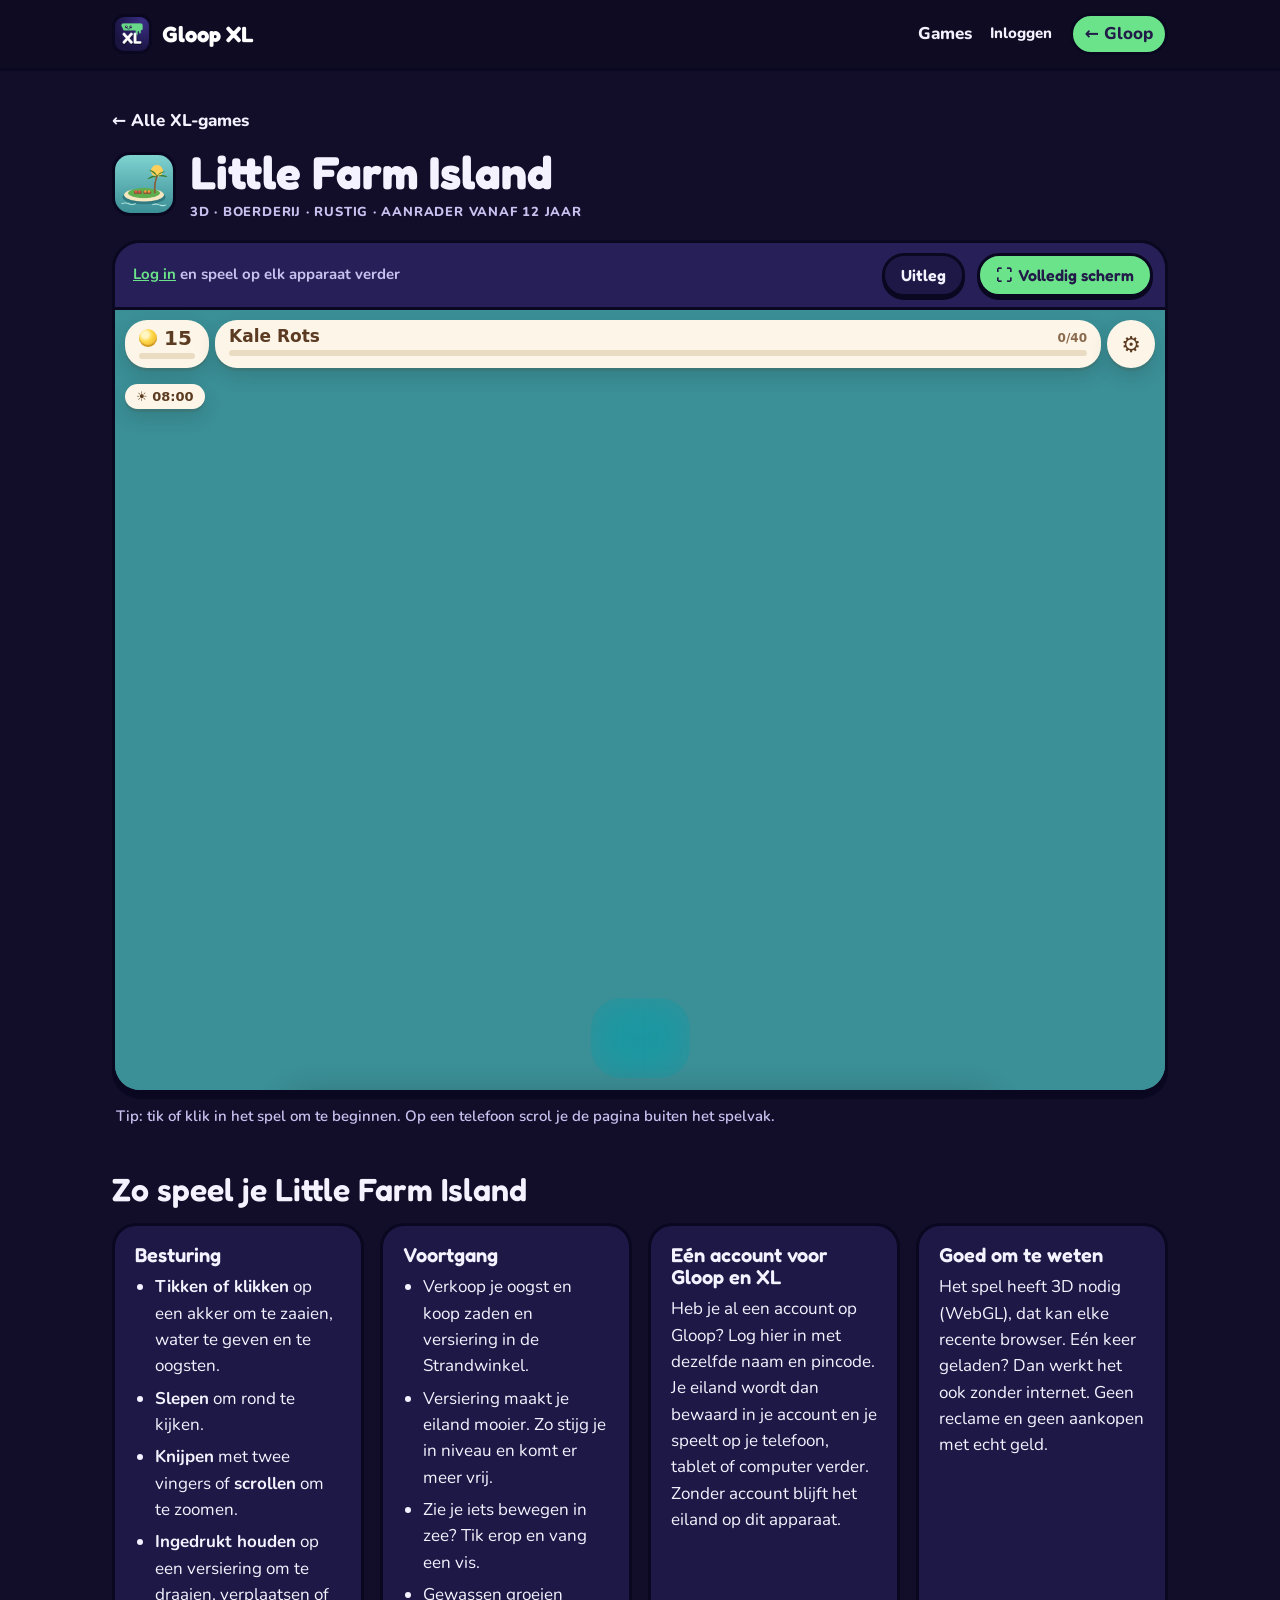
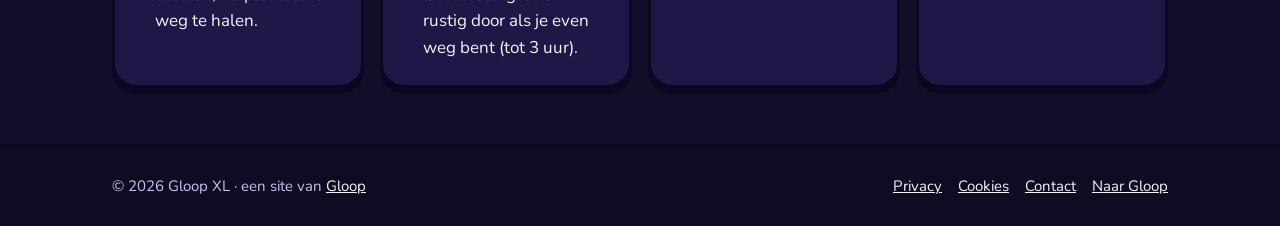
==== commit dc4e9bee: "Spelkader mag van de eigen site (X-Frame-Options SAMEORIGIN) DENY blokkeerde het kader met het spel " ====
--- a/little-farm-island/index.html
+++ b/little-farm-island/index.html
@@ -23,7 +23,7 @@
 <button type="button" class="gbtn" id="full" aria-label="Volledig scherm"><span aria-hidden="true">⛶</span><span class="full-l"> Volledig scherm</span></button>
 </div>
 <div class="stage" id="stage">
-<iframe id="game" src="little-farm-island/spel" title="Little Farm Island: het spel" allow="fullscreen; autoplay" allowfullscreen></iframe>
+<iframe id="game" src="little-farm-island/spel" title="Little Farm Island: het spel" allow="fullscreen; autoplay"></iframe>
 </div>
 </section>
 <p class="small hint">Tip: tik of klik in het spel om te beginnen. Op een telefoon scrol je de pagina buiten het spelvak.</p>
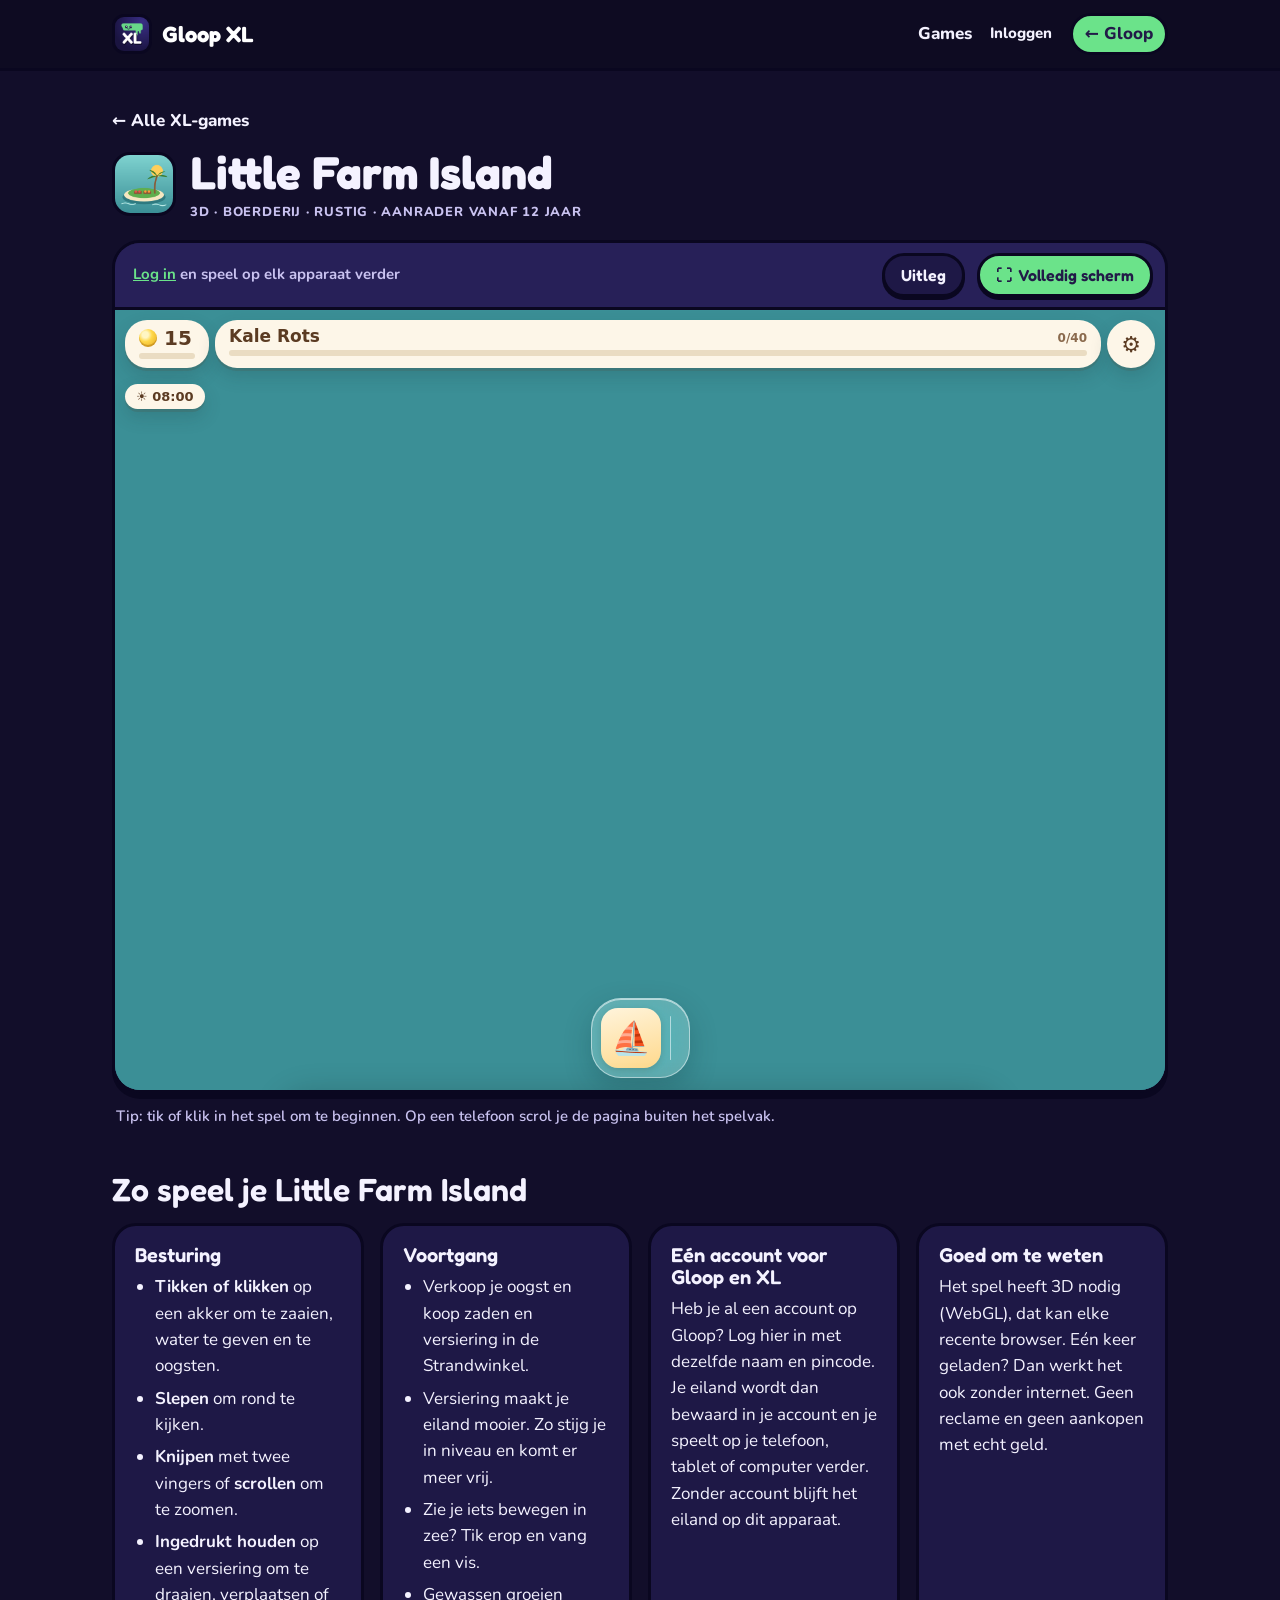
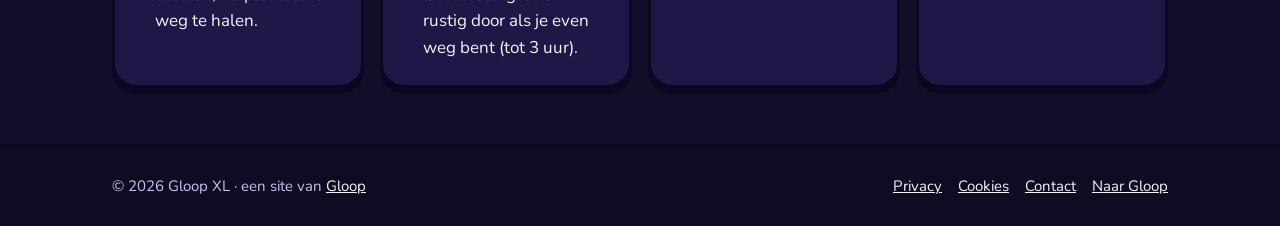
==== commit 33879d5b: "Gloop-adres wordt gloopie.nl Nog niet naar main: eerst moet gloopie.nl bereikbaar zijn, anders werkt" ====
--- a/little-farm-island/index.html
+++ b/little-farm-island/index.html
@@ -6,7 +6,7 @@
 <a class="sr-only" href="#inhoud">Naar de inhoud</a>
 <header class="top"><div class="wrap">
 <a class="brand" href="./"><img src="icons/icon-192.png" alt="">Gloop XL</a>
-<nav aria-label="Hoofdmenu"><a href="./#games">Games</a><span class="acc" id="acc" aria-live="polite"></span><a class="back-gloop" href="https://gloopie.vercel.app/" data-gloop="/">← Gloop</a></nav>
+<nav aria-label="Hoofdmenu"><a href="./#games">Games</a><span class="acc" id="acc" aria-live="polite"></span><a class="back-gloop" href="https://gloopie.nl/" data-gloop="/">← Gloop</a></nav>
 </div></header>
 <main id="inhoud"><div class="wrap">
 <a class="back-link" href="./#games">← Alle XL-games</a>
@@ -63,7 +63,7 @@
 })();
 </script>
 </div></main>
-<footer><div class="wrap"><span>© 2026 Gloop XL · een site van <a href="https://gloopie.vercel.app/" data-gloop="/">Gloop</a></span>
-<nav aria-label="Onderaan"><a href="privacy">Privacy</a><a href="cookies">Cookies</a><a href="mailto:gloop.mini.games@gmail.com">Contact</a><a href="https://gloopie.vercel.app/" data-gloop="/">Naar Gloop</a></nav></div></footer>
+<footer><div class="wrap"><span>© 2026 Gloop XL · een site van <a href="https://gloopie.nl/" data-gloop="/">Gloop</a></span>
+<nav aria-label="Onderaan"><a href="privacy">Privacy</a><a href="cookies">Cookies</a><a href="mailto:gloop.mini.games@gmail.com">Contact</a><a href="https://gloopie.nl/" data-gloop="/">Naar Gloop</a></nav></div></footer>
 <script src="xl.js"></script>
 </body></html>
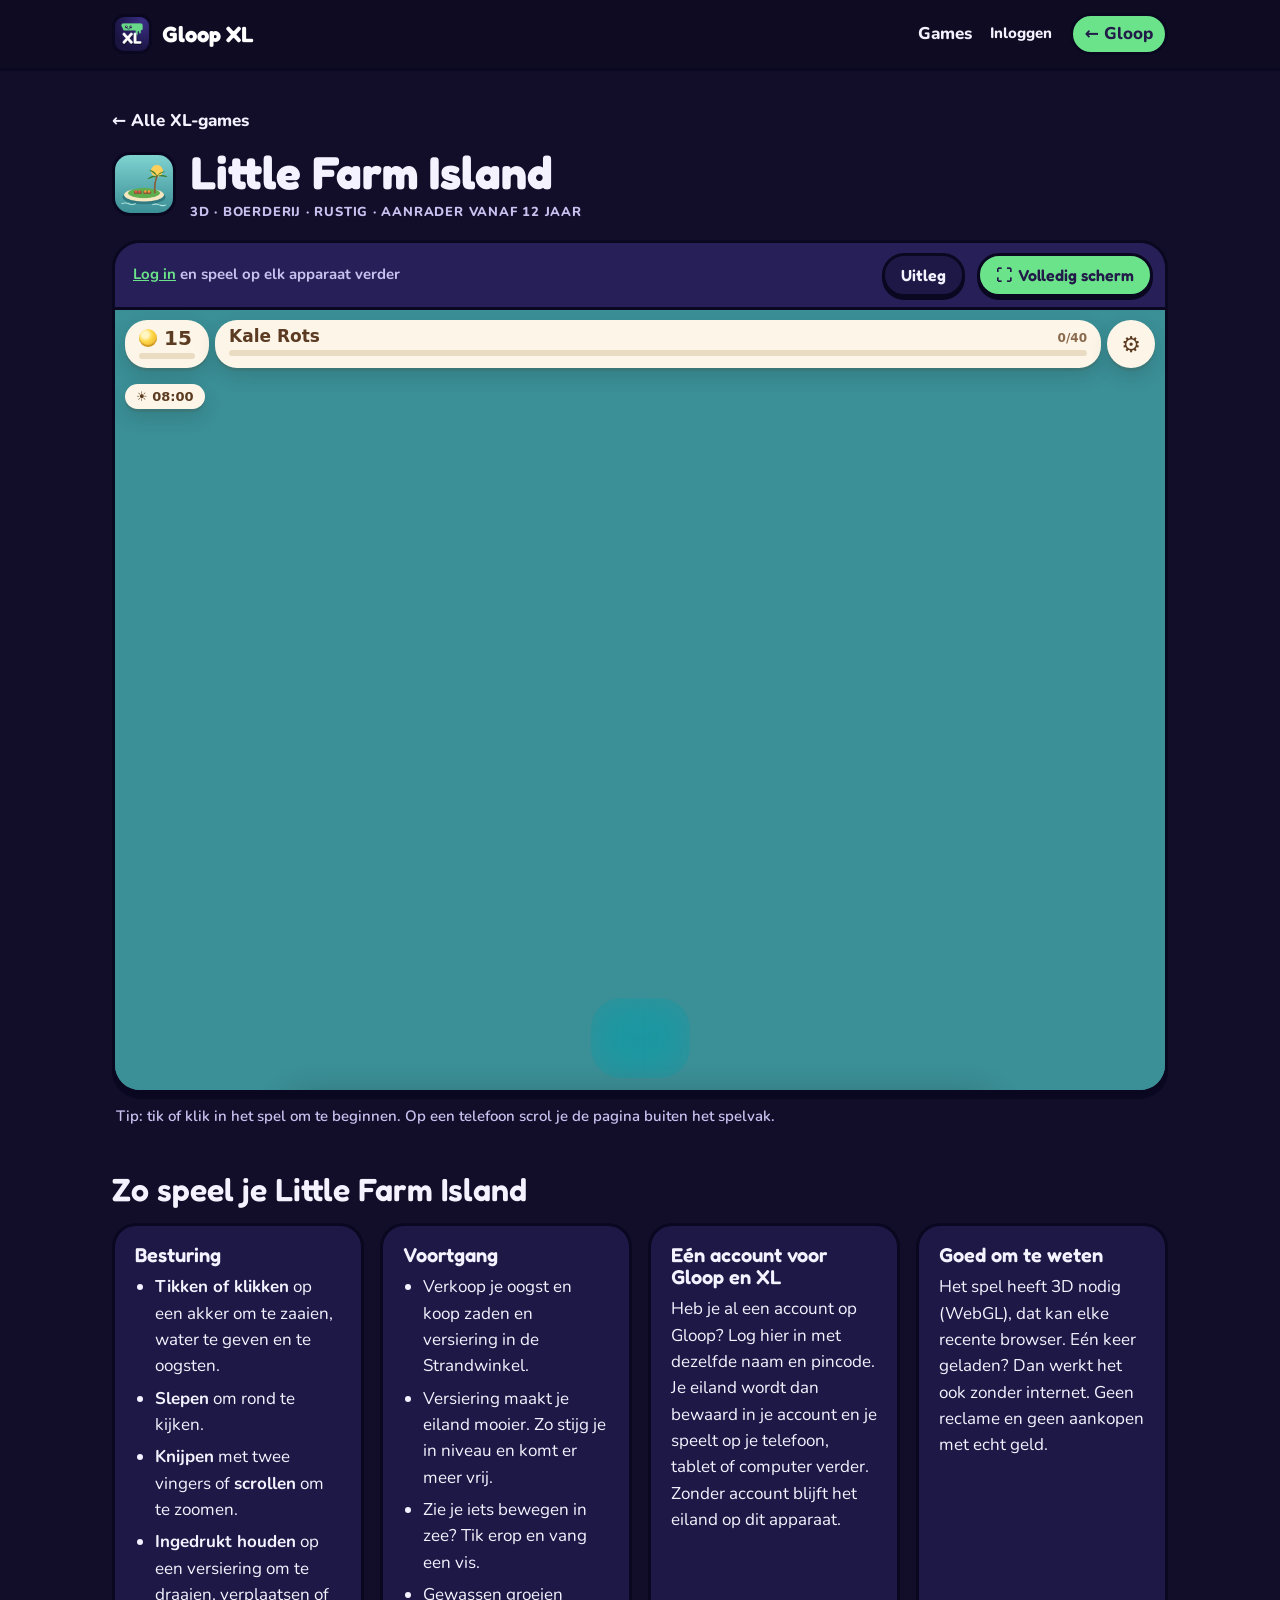
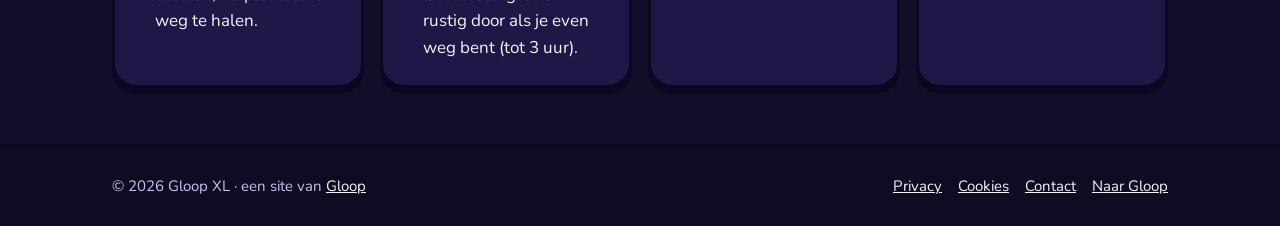
==== commit 6f561f97: "Gloop-adres www.gloopie.nl (zonder doorsturing, anders blokkeert de browser het inloggen) Co-Authore" ====
--- a/little-farm-island/index.html
+++ b/little-farm-island/index.html
@@ -6,7 +6,7 @@
 <a class="sr-only" href="#inhoud">Naar de inhoud</a>
 <header class="top"><div class="wrap">
 <a class="brand" href="./"><img src="icons/icon-192.png" alt="">Gloop XL</a>
-<nav aria-label="Hoofdmenu"><a href="./#games">Games</a><span class="acc" id="acc" aria-live="polite"></span><a class="back-gloop" href="https://gloopie.nl/" data-gloop="/">← Gloop</a></nav>
+<nav aria-label="Hoofdmenu"><a href="./#games">Games</a><span class="acc" id="acc" aria-live="polite"></span><a class="back-gloop" href="https://www.gloopie.nl/" data-gloop="/">← Gloop</a></nav>
 </div></header>
 <main id="inhoud"><div class="wrap">
 <a class="back-link" href="./#games">← Alle XL-games</a>
@@ -63,7 +63,7 @@
 })();
 </script>
 </div></main>
-<footer><div class="wrap"><span>© 2026 Gloop XL · een site van <a href="https://gloopie.nl/" data-gloop="/">Gloop</a></span>
-<nav aria-label="Onderaan"><a href="privacy">Privacy</a><a href="cookies">Cookies</a><a href="mailto:gloop.mini.games@gmail.com">Contact</a><a href="https://gloopie.nl/" data-gloop="/">Naar Gloop</a></nav></div></footer>
+<footer><div class="wrap"><span>© 2026 Gloop XL · een site van <a href="https://www.gloopie.nl/" data-gloop="/">Gloop</a></span>
+<nav aria-label="Onderaan"><a href="privacy">Privacy</a><a href="cookies">Cookies</a><a href="mailto:gloop.mini.games@gmail.com">Contact</a><a href="https://www.gloopie.nl/" data-gloop="/">Naar Gloop</a></nav></div></footer>
 <script src="xl.js"></script>
 </body></html>
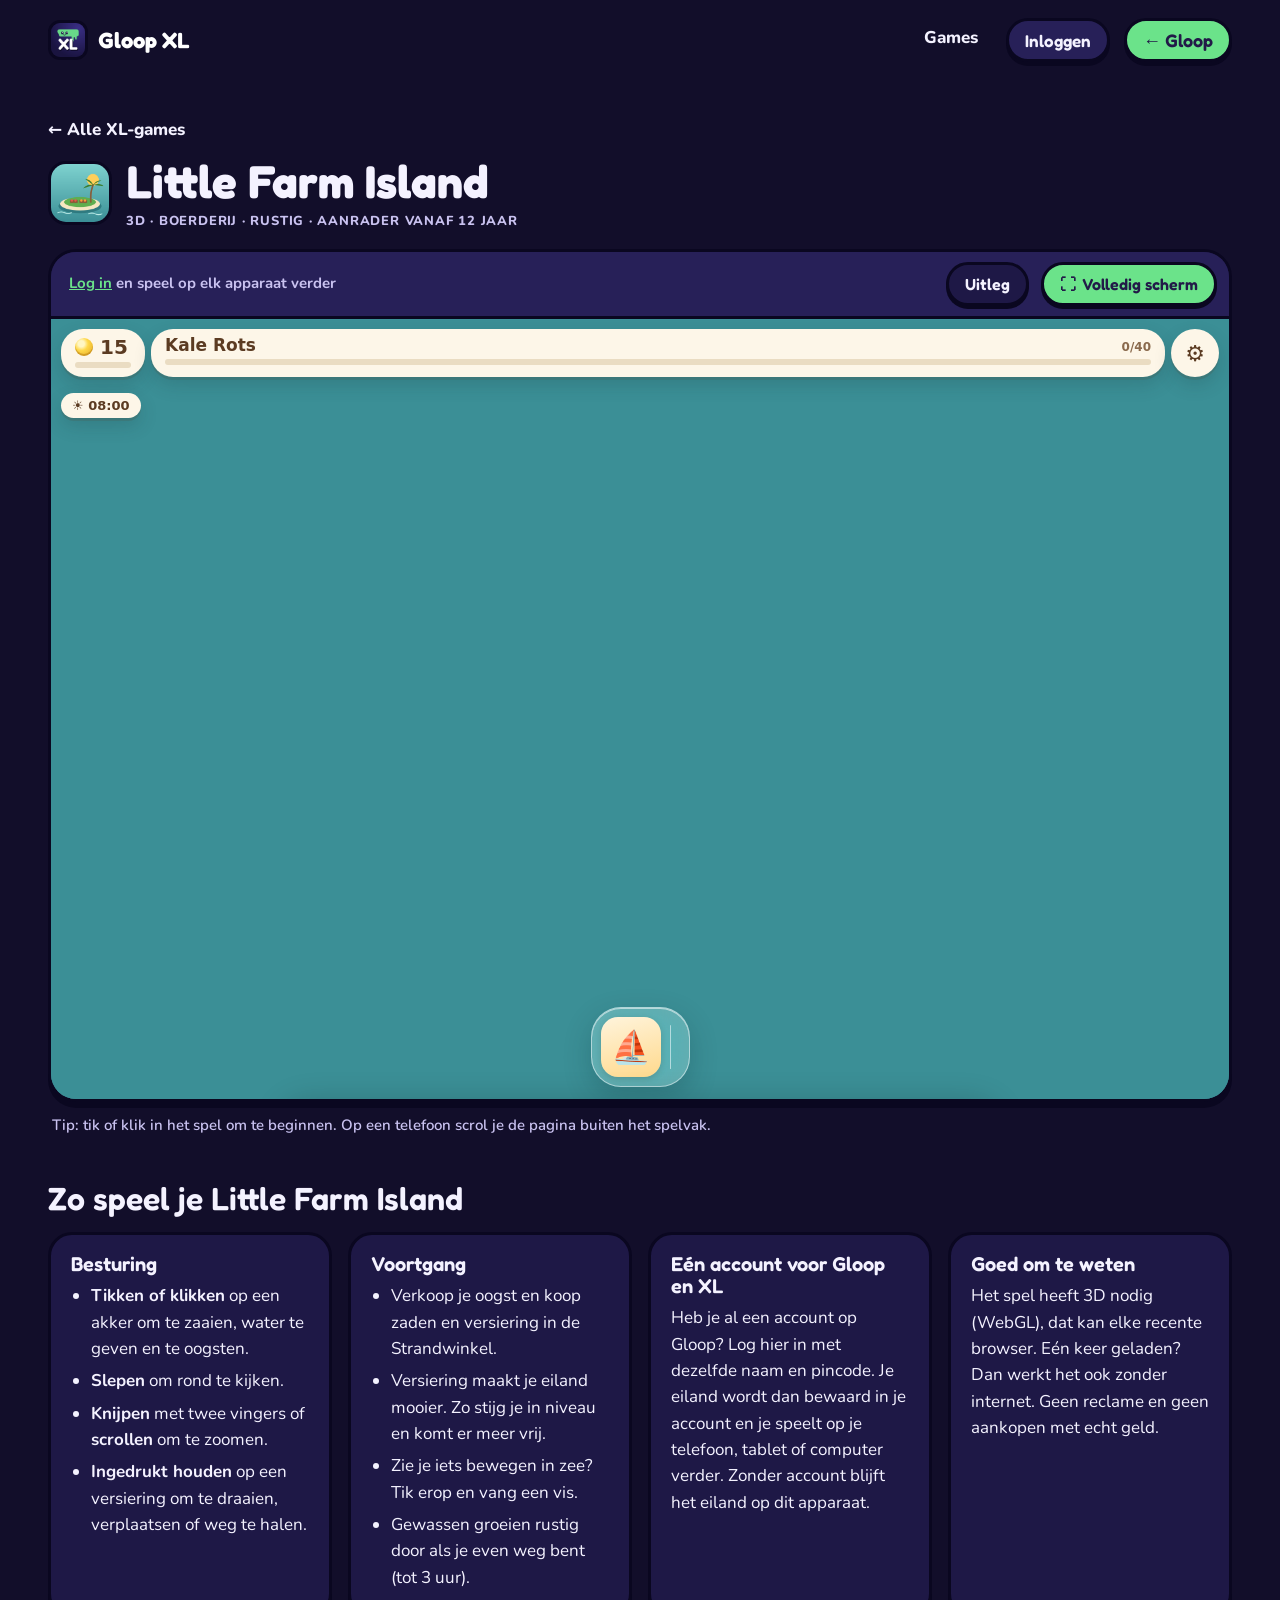
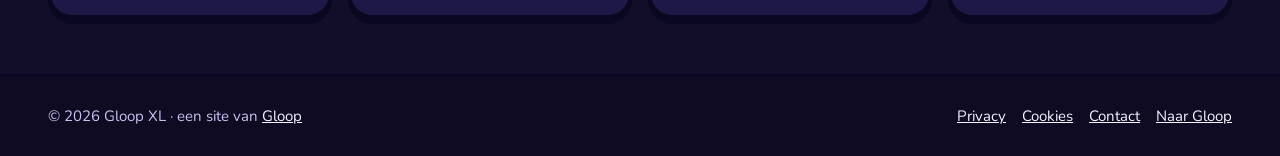
==== commit 21f98ce0: "Kop gelijk aan Gloop: zelfde achtergrond, menu en knoppen - Geen aparte balk meer: kop in de paginak" ====
--- a/little-farm-island/index.html
+++ b/little-farm-island/index.html
@@ -6,7 +6,7 @@
 <a class="sr-only" href="#inhoud">Naar de inhoud</a>
 <header class="top"><div class="wrap">
 <a class="brand" href="./"><img src="icons/icon-192.png" alt="">Gloop XL</a>
-<nav aria-label="Hoofdmenu"><a href="./#games">Games</a><span class="acc" id="acc" aria-live="polite"></span><a class="back-gloop" href="https://www.gloopie.nl/" data-gloop="/">← Gloop</a></nav>
+<nav aria-label="Hoofdmenu"><a class="navlink" href="./#games">Games</a><span class="acc" id="acc" aria-live="polite"></span><a class="hpill back-gloop" href="https://www.gloopie.nl/" data-gloop="/">← Gloop</a></nav>
 </div></header>
 <main id="inhoud"><div class="wrap">
 <a class="back-link" href="./#games">← Alle XL-games</a>
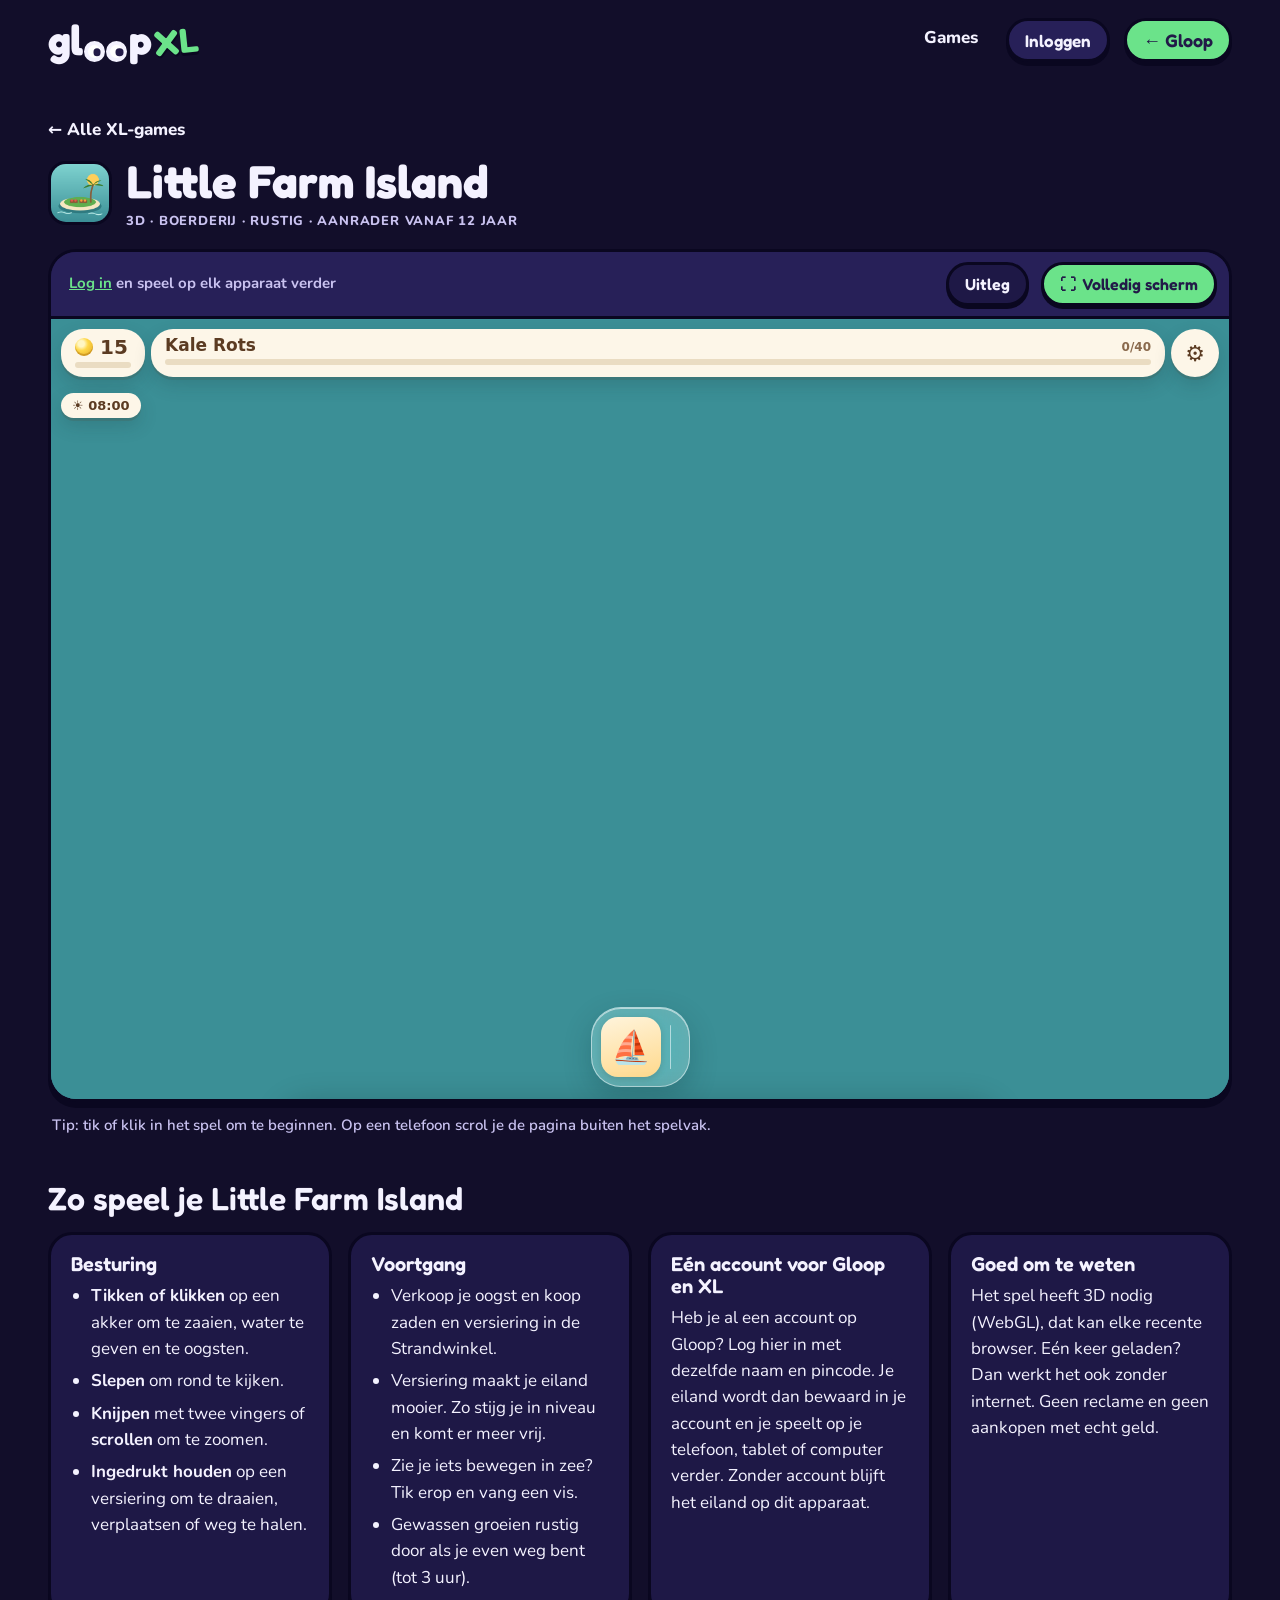
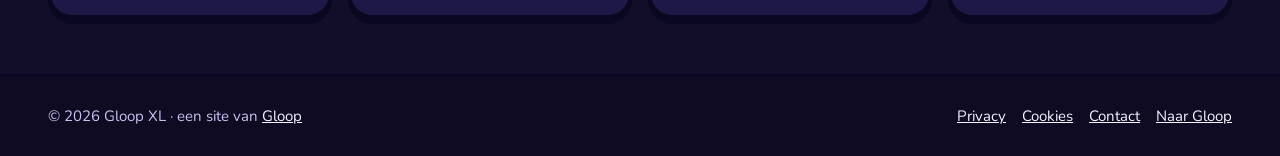
==== commit 2f11dcb7: "Logo zoals Gloop met XL erachter, ogen volgen de muis Zelfde 'gloop'-woordmerk met de twee ogen (pup" ====
--- a/little-farm-island/index.html
+++ b/little-farm-island/index.html
@@ -5,7 +5,7 @@
 </head><body>
 <a class="sr-only" href="#inhoud">Naar de inhoud</a>
 <header class="top"><div class="wrap">
-<a class="brand" href="./"><img src="icons/icon-192.png" alt="">Gloop XL</a>
+<a class="brand" href="./" aria-label="Gloop XL, naar de startpagina"><span class="logo-word" id="logoWord" aria-hidden="true">gl<span class="eyes"><span class="eye"><span class="pupil"></span></span><span class="eye"><span class="pupil"></span></span></span>p<span class="logo-xl">XL</span></span></a>
 <nav aria-label="Hoofdmenu"><a class="navlink" href="./#games">Games</a><span class="acc" id="acc" aria-live="polite"></span><a class="hpill back-gloop" href="https://www.gloopie.nl/" data-gloop="/">← Gloop</a></nav>
 </div></header>
 <main id="inhoud"><div class="wrap">
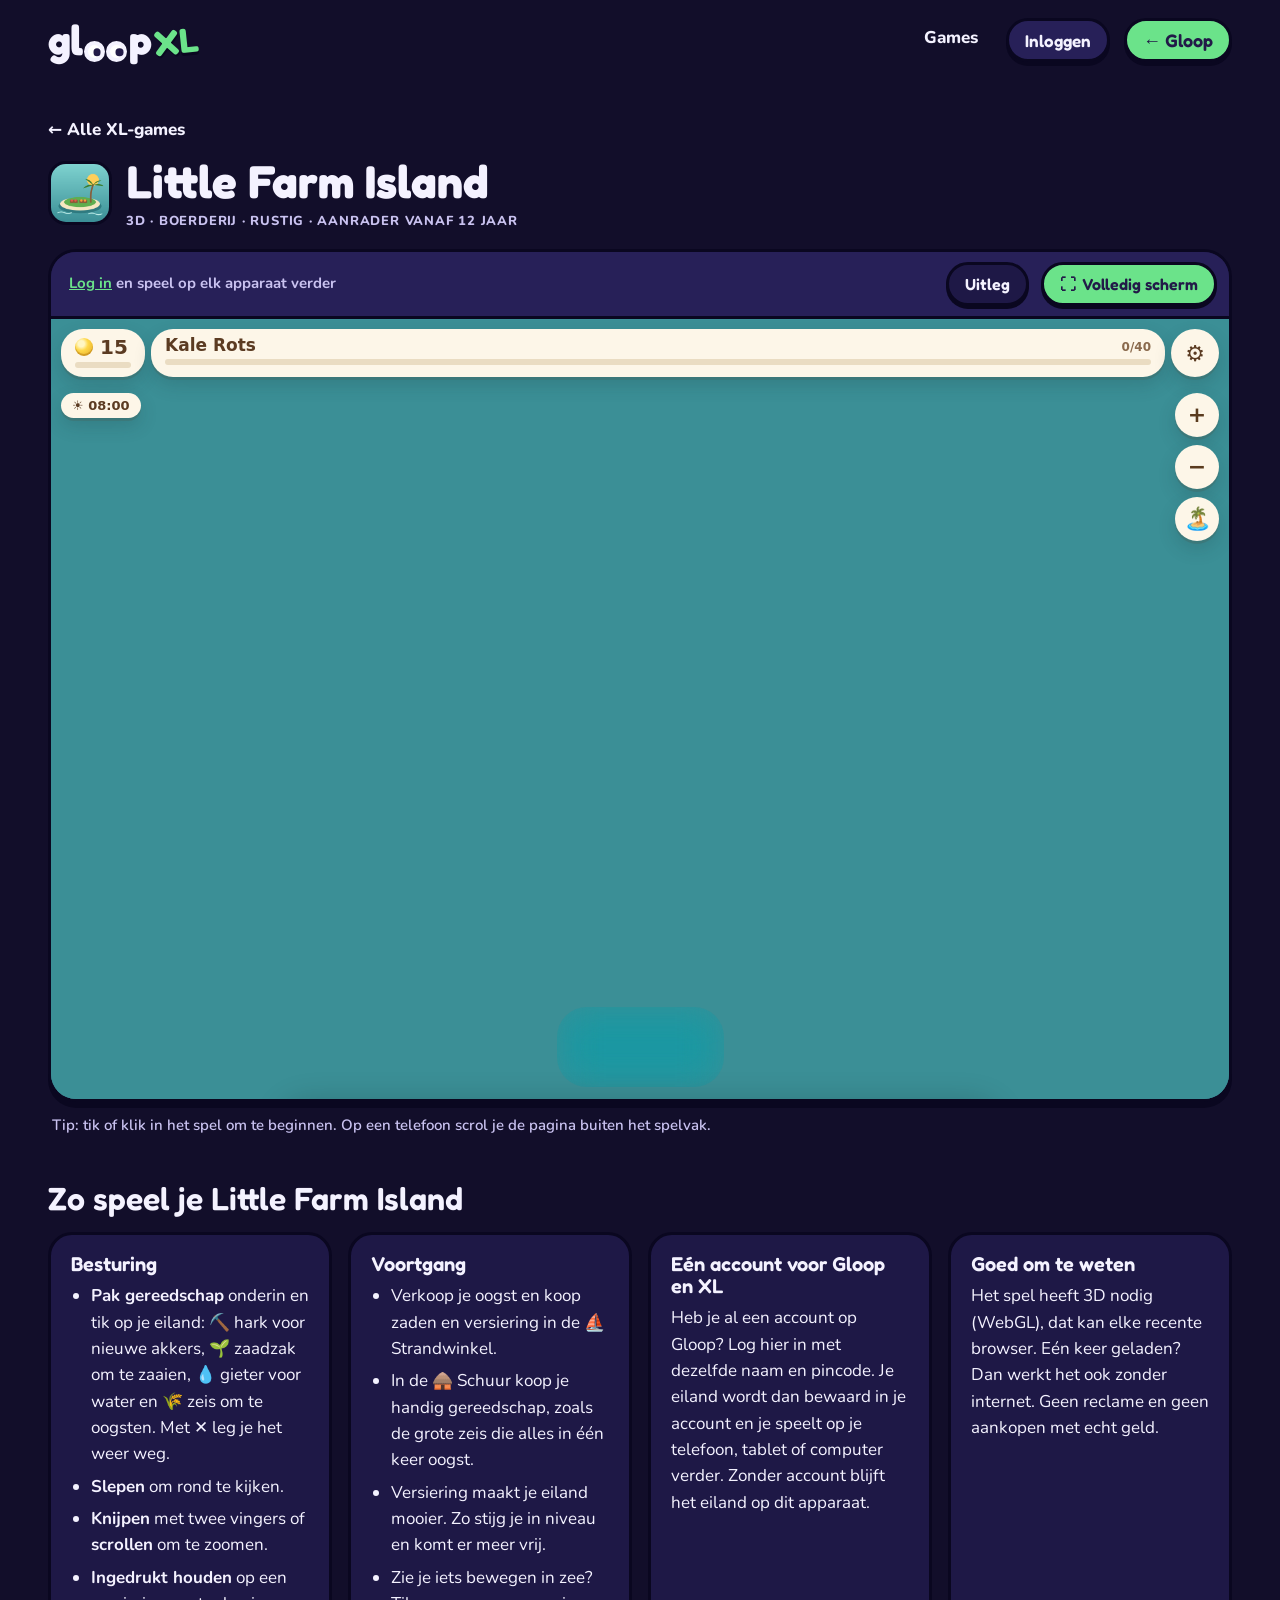
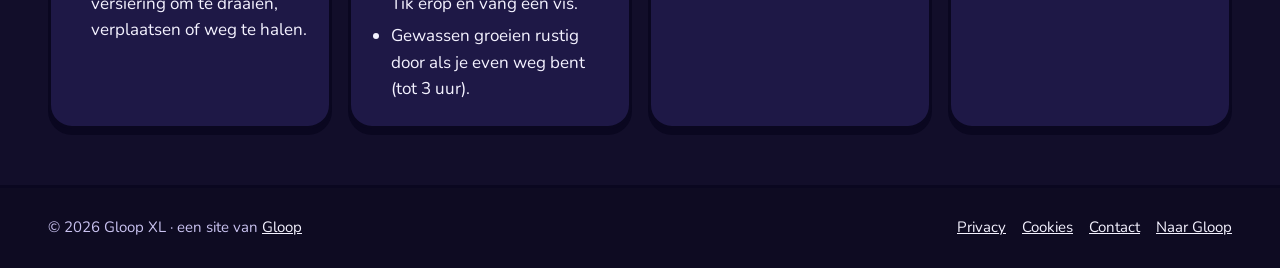
==== commit 6d67bc35: "Little Farm Island: Schuur met gereedschap, geen per ongeluk planten meer - Gratis gereedschap onder" ====
--- a/little-farm-island/index.html
+++ b/little-farm-island/index.html
@@ -32,12 +32,13 @@
 <h2 id="ht">Zo speel je Little Farm Island</h2>
 <div class="grid">
 <div class="card"><h3>Besturing</h3><ul>
-<li><b>Tikken of klikken</b> op een akker om te zaaien, water te geven en te oogsten.</li>
+<li><b>Pak gereedschap</b> onderin en tik op je eiland: ⛏️ hark voor nieuwe akkers, 🌱 zaadzak om te zaaien, 💧 gieter voor water en 🌾 zeis om te oogsten. Met ✕ leg je het weer weg.</li>
 <li><b>Slepen</b> om rond te kijken.</li>
 <li><b>Knijpen</b> met twee vingers of <b>scrollen</b> om te zoomen.</li>
 <li><b>Ingedrukt houden</b> op een versiering om te draaien, verplaatsen of weg te halen.</li></ul></div>
 <div class="card"><h3>Voortgang</h3><ul>
-<li>Verkoop je oogst en koop zaden en versiering in de Strandwinkel.</li>
+<li>Verkoop je oogst en koop zaden en versiering in de ⛵ Strandwinkel.</li>
+<li>In de 🛖 Schuur koop je handig gereedschap, zoals de grote zeis die alles in één keer oogst.</li>
 <li>Versiering maakt je eiland mooier. Zo stijg je in niveau en komt er meer vrij.</li>
 <li>Zie je iets bewegen in zee? Tik erop en vang een vis.</li>
 <li>Gewassen groeien rustig door als je even weg bent (tot 3 uur).</li></ul></div>
